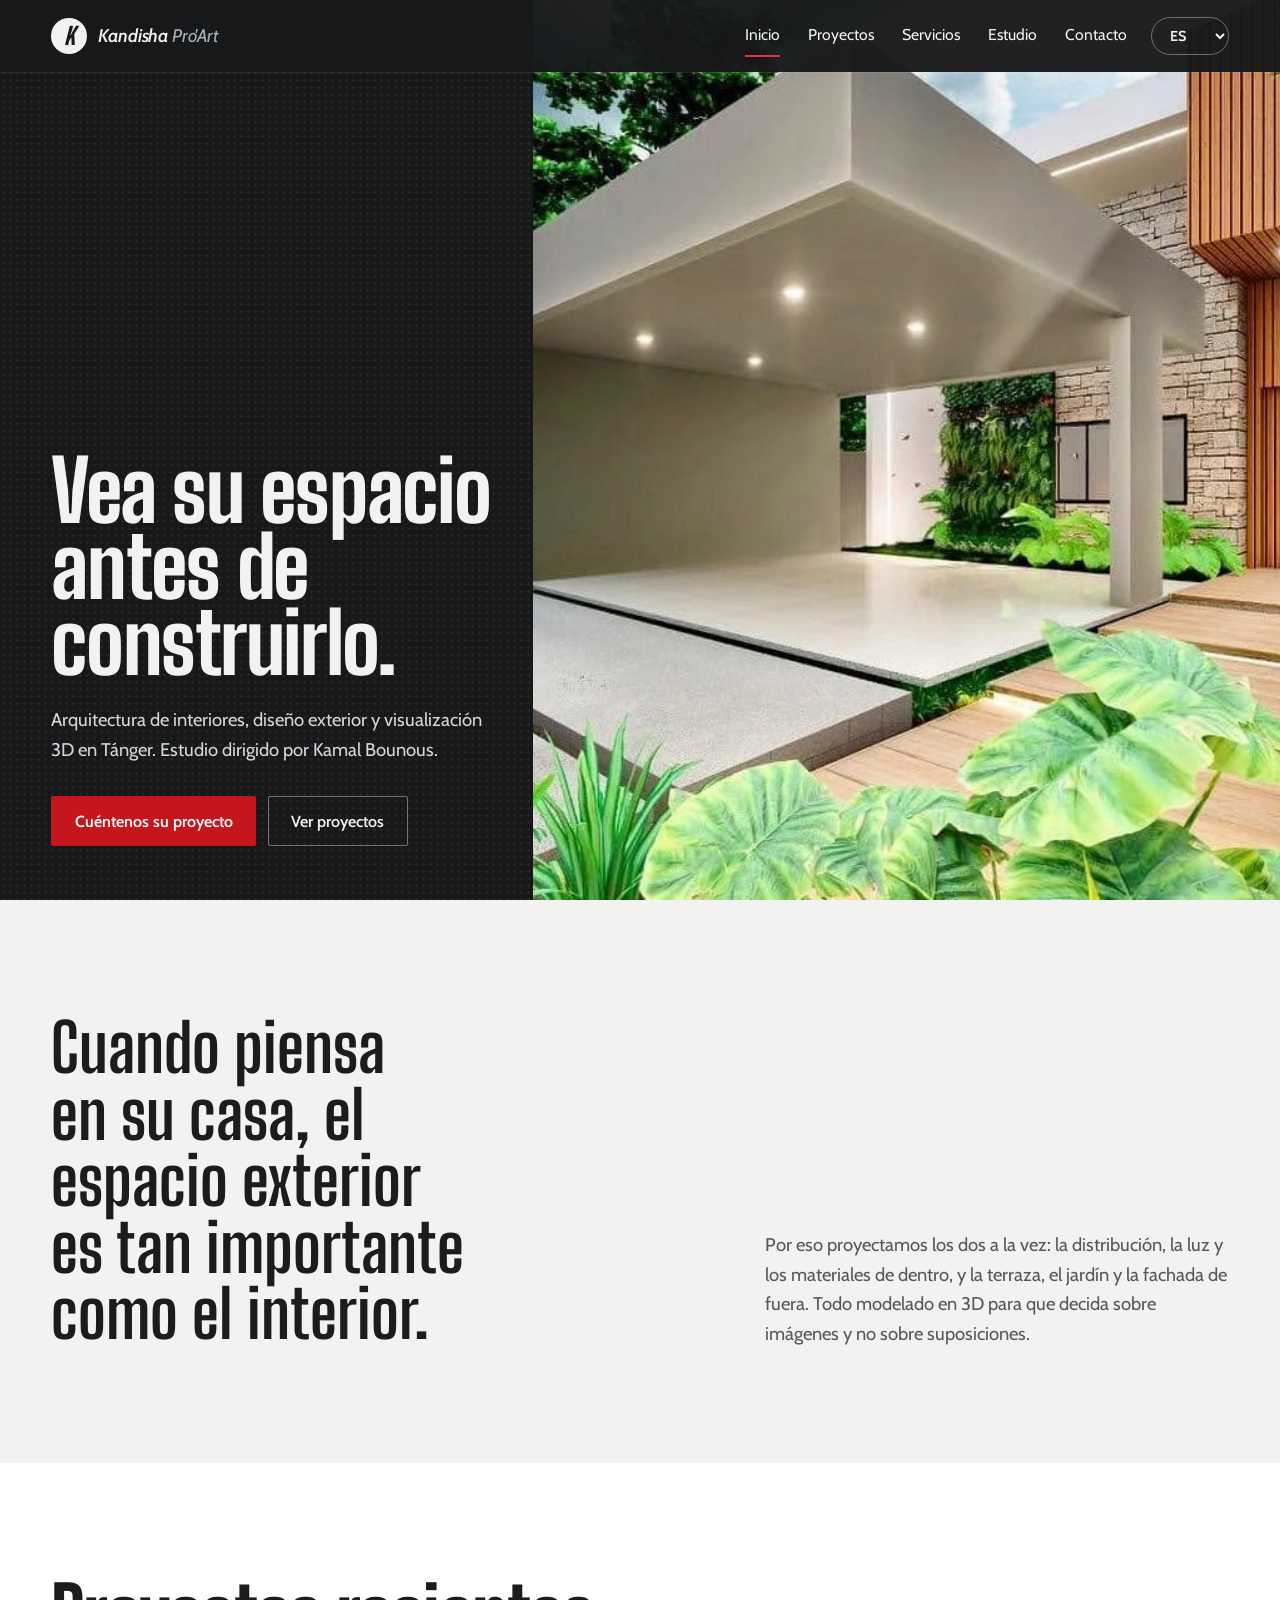
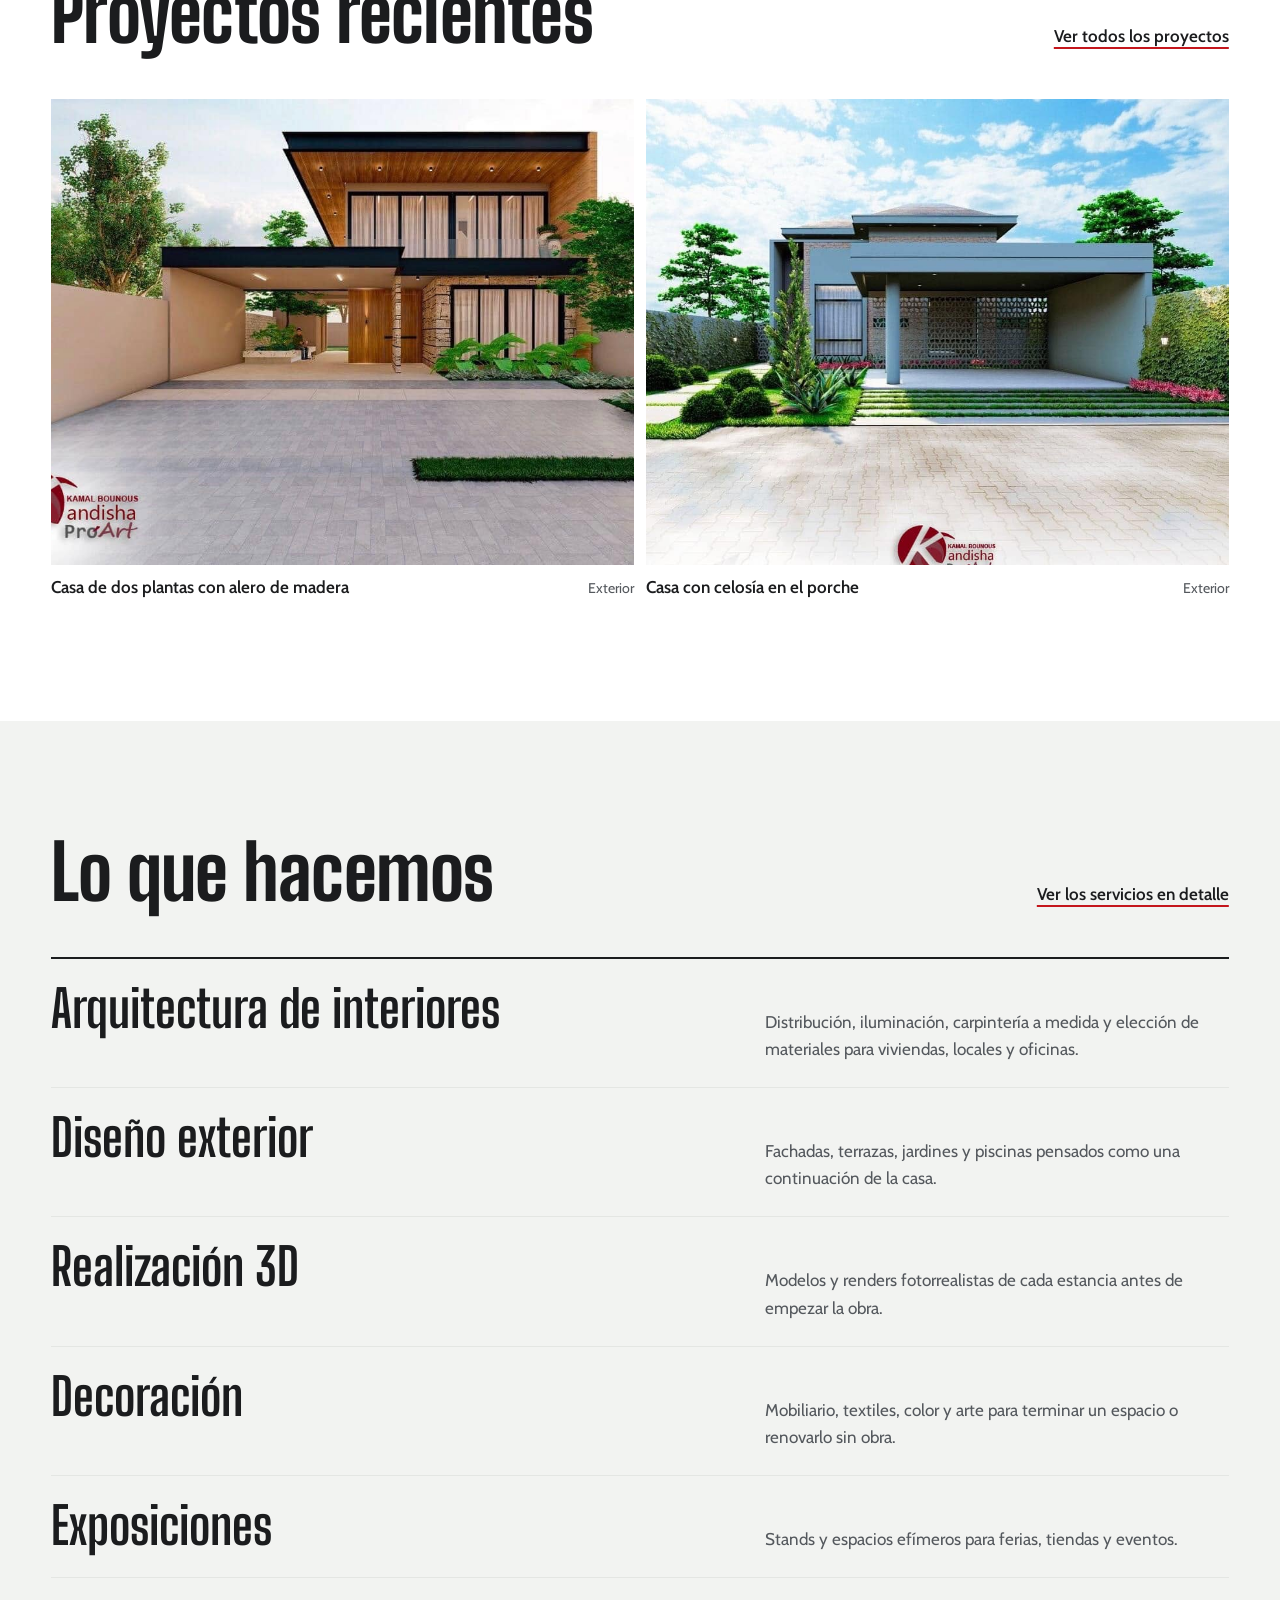
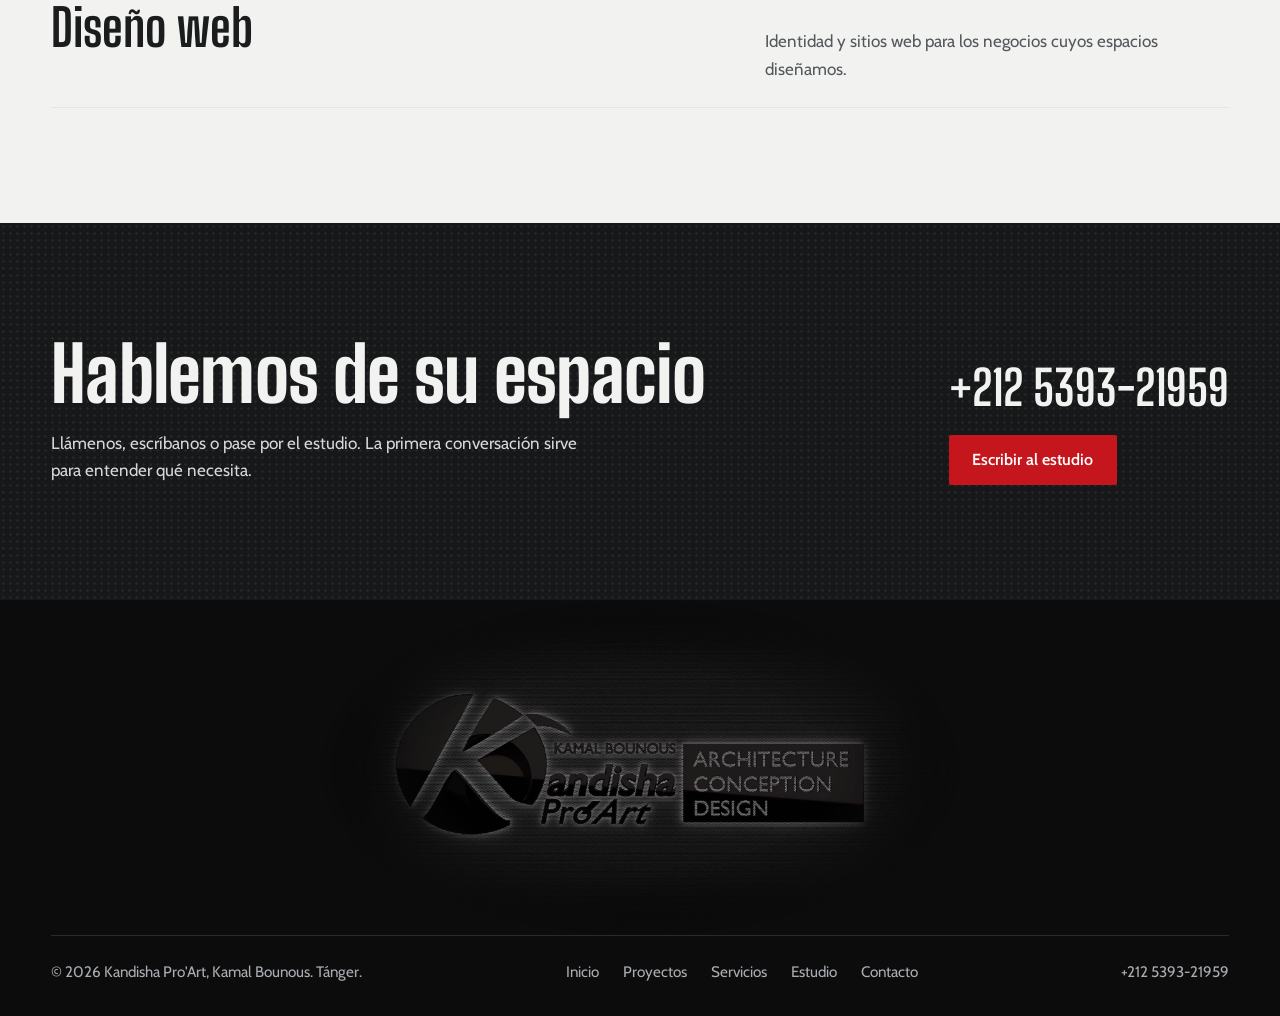
==== index.html @ 00650d78 "Web de Kandisha Pro'Art: cinco páginas, galería con visor y tres idiomas Sitio estático en español, " ====
<!doctype html>
<html lang="es">
<head>
<meta charset="utf-8">
<meta name="viewport" content="width=device-width, initial-scale=1">
<title>Kandisha Pro'Art — Arquitectura interior, exterior y 3D en Tánger</title>
<meta name="description" content="Kandisha Pro'Art, estudio de Kamal Bounous en Tánger: arquitectura de interiores, diseño exterior, decoración y visualización 3D.">
<link rel="preconnect" href="https://fonts.googleapis.com">
<link rel="preconnect" href="https://fonts.gstatic.com" crossorigin>
<link href="https://fonts.googleapis.com/css2?family=Big+Shoulders+Display:wght@500;700;800&family=Cabin:ital,wght@0,400;0,500;0,600;1,400&family=Noto+Kufi+Arabic:wght@400;600;800&display=swap" rel="stylesheet">
<link rel="stylesheet" href="css/styles.css">
</head>
<body>
<a class="saltar" href="#contenido" data-i18n="skip">Saltar al contenido</a>

<header class="cabecera" id="cabecera">
  <a class="marca" href="index.html" aria-label="Kandisha Pro'Art, inicio">
    <span class="marca-k" aria-hidden="true">K</span>
    <span class="marca-texto">Kandisha <em>Pro'Art</em></span>
  </a>
  <nav class="nav" id="nav" aria-label="Principal">
    <a href="index.html" aria-current="page" data-i18n="nav.home">Inicio</a>
    <a href="proyectos.html" data-i18n="nav.projects">Proyectos</a>
    <a href="servicios.html" data-i18n="nav.services">Servicios</a>
    <a href="estudio.html" data-i18n="nav.studio">Estudio</a>
    <a href="contacto.html" data-i18n="nav.contact">Contacto</a>
  </nav>
  <select class="idioma" id="idioma" aria-label="Idioma / Langue / اللغة">
    <option value="es">ES</option>
    <option value="fr">FR</option>
    <option value="ar">عربي</option>
  </select>
  <button class="menu-boton" id="menu-boton" type="button" aria-expanded="false" aria-controls="nav" data-i18n="menu">Menú</button>
</header>

<main id="contenido">
  <section class="portada malla">
    <div class="portada-texto">
      <h1 data-i18n="hero.title">Vea su espacio antes de construirlo.</h1>
      <p class="portada-sub" data-i18n="hero.sub">Arquitectura de interiores, diseño exterior y visualización 3D en Tánger. Estudio dirigido por Kamal Bounous.</p>
      <div class="acciones">
        <a class="boton boton-sello" href="contacto.html" data-i18n="hero.cta">Cuéntenos su proyecto</a>
        <a class="boton boton-linea" href="proyectos.html" data-i18n="hero.cta2">Ver proyectos</a>
      </div>
    </div>
    <figure class="portada-foto">
      <img src="assets/proyectos/villa-porche-1.webp" width="1279" height="719" alt="Vivienda con porche y entrada de lamas de madera">
    </figure>
  </section>

  <section class="seccion declaracion">
    <p class="declaracion-frase" data-i18n="claim.quote">Cuando piensa en su casa, el espacio exterior es tan importante como el interior.</p>
    <p class="declaracion-texto" data-i18n="claim.text">Por eso proyectamos los dos a la vez: la distribución, la luz y los materiales de dentro, y la terraza, el jardín y la fachada de fuera. Todo modelado en 3D para que decida sobre imágenes y no sobre suposiciones.</p>
  </section>

  <section class="seccion seccion-blanca">
    <div class="fila-titulo">
      <h2 data-i18n="home.proj">Proyectos recientes</h2>
      <a class="enlace" href="proyectos.html" data-i18n="home.proj.all">Ver todos los proyectos</a>
    </div>
    <div class="obras-grandes">
      <figure class="obra" data-tipo="ext">
        <button type="button" class="obra-abrir" data-i18n-aria="lb.open" aria-label="Ampliar la foto"><img loading="lazy" src="assets/proyectos/casa-dos-plantas.jpg" width="1180" height="719" alt="Casa de dos plantas con alero de madera"></button>
        <figcaption><span data-i18n="p.dosplantas">Casa de dos plantas con alero de madera</span><small data-i18n="cat.ext">Exterior</small></figcaption>
      </figure>
      <figure class="obra" data-tipo="ext">
        <button type="button" class="obra-abrir" data-i18n-aria="lb.open" aria-label="Ampliar la foto"><img loading="lazy" src="assets/proyectos/casa-celosia.jpg" width="996" height="899" alt="Casa con celosía en el porche"></button>
        <figcaption><span data-i18n="p.celosia">Casa con celosía en el porche</span><small data-i18n="cat.ext">Exterior</small></figcaption>
      </figure>
    </div>
  </section>

  <section class="seccion">
    <div class="fila-titulo">
      <h2 data-i18n="home.serv">Lo que hacemos</h2>
      <a class="enlace" href="servicios.html" data-i18n="home.serv.all">Ver los servicios en detalle</a>
    </div>
    <ul class="servicios-lista">
      <li><h3 data-i18n="s1.t">Arquitectura de interiores</h3><p data-i18n="s1.d">Distribución, iluminación, carpintería a medida y elección de materiales para viviendas, locales y oficinas.</p></li>
      <li><h3 data-i18n="s2.t">Diseño exterior</h3><p data-i18n="s2.d">Fachadas, terrazas, jardines y piscinas pensados como una continuación de la casa.</p></li>
      <li><h3 data-i18n="s3.t">Realización 3D</h3><p data-i18n="s3.d">Modelos y renders fotorrealistas de cada estancia antes de empezar la obra.</p></li>
      <li><h3 data-i18n="s4.t">Decoración</h3><p data-i18n="s4.d">Mobiliario, textiles, color y arte para terminar un espacio o renovarlo sin obra.</p></li>
      <li><h3 data-i18n="s5.t">Exposiciones</h3><p data-i18n="s5.d">Stands y espacios efímeros para ferias, tiendas y eventos.</p></li>
      <li><h3 data-i18n="s6.t">Diseño web</h3><p data-i18n="s6.d">Identidad y sitios web para los negocios cuyos espacios diseñamos.</p></li>
    </ul>
  </section>

  <section class="seccion malla llamada">
    <div>
      <h2 data-i18n="con.h1">Hablemos de su espacio</h2>
      <p data-i18n="con.lead">Llámenos, escríbanos o pase por el estudio. La primera conversación sirve para entender qué necesita.</p>
    </div>
    <div>
      <a class="llamada-tel" href="tel:+212539321959">+212 5393-21959</a>
      <a class="boton boton-sello" href="contacto.html" data-i18n="con.cta">Escribir al estudio</a>
    </div>
  </section>
</main>

<footer class="pie">
  <img class="pie-logo" src="assets/logo-kandisha.webp" width="2000" height="1047" loading="lazy" alt="Kamal Bounous, Kandisha Pro'Art: architecture, conception, design">
  <div class="pie-fila">
    <span data-i18n="foot">© 2026 Kandisha Pro'Art, Kamal Bounous. Tánger.</span>
    <nav class="pie-nav" aria-label="Pie">
      <a href="index.html" data-i18n="nav.home">Inicio</a>
      <a href="proyectos.html" data-i18n="nav.projects">Proyectos</a>
      <a href="servicios.html" data-i18n="nav.services">Servicios</a>
      <a href="estudio.html" data-i18n="nav.studio">Estudio</a>
      <a href="contacto.html" data-i18n="nav.contact">Contacto</a>
    </nav>
    <a href="tel:+212539321959">+212 5393-21959</a>
  </div>
</footer>

<dialog class="visor" id="visor" data-i18n-aria="lb.label" aria-label="Foto ampliada">
  <div class="visor-barra">
    <span id="visor-cuenta" dir="ltr"></span>
    <button type="button" class="visor-boton" id="visor-cerrar" data-i18n="lb.close">Cerrar</button>
  </div>
  <div class="visor-foto" id="visor-foto"></div>
  <div class="visor-pie">
    <button type="button" class="visor-boton" id="visor-ant" data-i18n="lb.prev">Anterior</button>
    <p id="visor-texto"></p>
    <button type="button" class="visor-boton" id="visor-sig" data-i18n="lb.next">Siguiente</button>
  </div>
</dialog>

<script src="js/textos-fr.js" defer></script>
<script src="js/textos-ar.js" defer></script>
<script src="js/main.js" defer></script>
</body>
</html>
---- css/styles.css ----
/* Kandisha Pro'Art
   Carbón y malla perforada del logotipo, blanco de cal de Tánger, acero y rojo de sello. */

:root {
  --carbon: #17181a;
  --cal: #f2f3f1;
  --cal-2: #e4e6e3;
  --acero: #a9adb1;
  --tinta: #1b1c1e;
  --tinta-suave: #54585d;
  --sello: #c4161c;
  --sello-claro: #e2353a;

  --display: "Big Shoulders Display", "Arial Narrow", sans-serif;
  --texto: "Cabin", "Gill Sans", "Trebuchet MS", sans-serif;

  --borde: clamp(1.25rem, 4vw, 4rem);
  --ancho: 82rem;
  --lado: max(var(--borde), calc((100vw - var(--ancho)) / 2 + var(--borde)));
}

*, *::before, *::after { box-sizing: border-box; }

html { scroll-behavior: smooth; scroll-padding-top: 4.5rem; }

body {
  margin: 0;
  background: var(--cal);
  color: var(--tinta);
  font-family: var(--texto);
  font-size: 1.0625rem;
  line-height: 1.6;
  -webkit-font-smoothing: antialiased;
}

img { display: block; max-width: 100%; height: auto; }

h1, h2, h3 {
  font-family: var(--display);
  font-weight: 800;
  line-height: 0.95;
  margin: 0;
  text-wrap: balance;
}
h2 { font-size: clamp(2.5rem, 6vw, 4.75rem); letter-spacing: -0.01em; }

p { margin: 0; max-width: 62ch; }
a { color: inherit; }

:focus-visible { outline: 3px solid var(--sello-claro); outline-offset: 3px; }

.saltar {
  position: absolute;
  inset-inline-start: 1rem;
  top: -4rem;
  z-index: 100;
  background: var(--cal);
  color: var(--tinta);
  padding: 0.6rem 1rem;
}
.saltar:focus { top: 1rem; }

/* La malla perforada del logotipo */
.malla {
  background-color: var(--carbon);
  background-image: radial-gradient(rgba(255, 255, 255, 0.06) 1px, transparent 1.5px);
  background-size: 7px 7px;
  color: var(--cal);
}

.seccion { padding: clamp(4rem, 9vw, 7.5rem) var(--lado); }
.seccion-blanca { background: #fff; }

.enlace {
  font-weight: 600;
  text-decoration-color: var(--sello);
  text-decoration-thickness: 2px;
  text-underline-offset: 0.3em;
}
.enlace:hover { color: var(--sello); }
.malla .enlace:hover { color: #fff; text-decoration-color: var(--sello-claro); }

/* ---------- Cabecera ---------- */

.cabecera {
  position: fixed;
  inset: 0 0 auto 0;
  z-index: 50;
  display: flex;
  align-items: center;
  gap: 1.5rem;
  padding: 0.9rem var(--borde);
  color: var(--cal);
  background: rgba(23, 24, 26, 0.96);
  box-shadow: 0 1px 0 rgba(255, 255, 255, 0.08);
}

.marca {
  display: flex;
  align-items: center;
  gap: 0.65rem;
  text-decoration: none;
  margin-inline-end: auto;
}
.marca-k {
  display: grid;
  place-items: center;
  width: 2.25rem;
  height: 2.25rem;
  border-radius: 50%;
  background: var(--cal);
  color: var(--carbon);
  font-family: var(--display);
  font-weight: 800;
  font-size: 1.5rem;
  font-style: italic;
  line-height: 1;
}
.marca-texto { font-weight: 600; font-style: italic; font-size: 1.15rem; letter-spacing: -0.01em; }
.marca-texto em { font-weight: 400; color: var(--acero); }

.nav { display: flex; gap: 1.75rem; }
.nav a {
  text-decoration: none;
  font-size: 0.98rem;
  padding: 0.5rem 0;
  border-bottom: 2px solid transparent;
}
.nav a:hover, .nav a[aria-current="page"] { border-bottom-color: var(--sello-claro); }

.idioma option { color: #111; background: #fff; }
select.idioma { padding-inline: 0.9rem 0.6rem; }

.idioma, .menu-boton {
  font: 600 0.9rem var(--texto);
  color: inherit;
  background: none;
  border: 1px solid rgba(255, 255, 255, 0.35);
  border-radius: 999px;
  padding: 0.5rem 1rem;
  cursor: pointer;
}
.idioma:hover, .menu-boton:hover { border-color: var(--cal); }
.menu-boton { display: none; }

/* ---------- Botones ---------- */

.boton {
  display: inline-block;
  font: 600 1rem var(--texto);
  text-decoration: none;
  padding: 0.9rem 1.4rem;
  border-radius: 2px;
  border: 1.5px solid transparent;
  cursor: pointer;
  transition: background-color 0.15s, border-color 0.15s;
}
.boton-sello { background: var(--sello); color: #fff; }
.boton-sello:hover { background: #a51217; }
.boton-linea { border-color: rgba(255, 255, 255, 0.4); color: var(--cal); }
.boton-linea:hover { border-color: var(--cal); }
.acciones { display: flex; flex-wrap: wrap; gap: 0.75rem; margin-top: 2rem; }

/* ---------- Portada (inicio) ---------- */

.portada {
  display: grid;
  grid-template-columns: minmax(0, 5fr) minmax(0, 7fr);
  min-height: 100svh;
}
.portada-texto {
  align-self: end;
  padding-block: 7rem clamp(2.5rem, 6vh, 4rem);
  padding-inline: var(--borde) clamp(1.5rem, 3vw, 3rem);
}
.portada h1 {
  font-size: clamp(3.25rem, 6.6vw, 6.75rem);
  line-height: 0.9;
  letter-spacing: -0.015em;
}
.portada-sub { margin-top: 1.5rem; font-size: 1.15rem; color: #d5d7d9; max-width: 30rem; }
.portada-foto { margin: 0; position: relative; min-height: 20rem; }
.portada-foto img { position: absolute; inset: 0; width: 100%; height: 100%; object-fit: cover; }

/* ---------- Cabeza de páginas interiores ---------- */

.cabeza-pagina { padding: clamp(8rem, 16vw, 11rem) var(--lado) clamp(3rem, 6vw, 5rem); }
.cabeza-pagina h1 {
  font-size: clamp(3.25rem, 9vw, 7.5rem);
  line-height: 0.9;
  letter-spacing: -0.015em;
  max-width: 14ch;
}
.cabeza-pagina p { margin-top: 1.5rem; font-size: 1.2rem; color: #d5d7d9; max-width: 52ch; }

/* ---------- Declaración ---------- */

.declaracion {
  display: grid;
  grid-template-columns: minmax(0, 7fr) minmax(0, 5fr);
  gap: clamp(2rem, 5vw, 5rem);
  align-items: end;
}
.declaracion-frase {
  font-family: var(--display);
  font-weight: 700;
  font-size: clamp(2.25rem, 5.2vw, 4.5rem);
  line-height: 1;
  max-width: 16ch;
  text-wrap: balance;
}
.declaracion-texto { color: var(--tinta-suave); font-size: 1.15rem; }

/* ---------- Encabezado de sección con enlace ---------- */

.fila-titulo {
  display: flex;
  flex-wrap: wrap;
  align-items: end;
  justify-content: space-between;
  gap: 1.25rem 2rem;
  margin-bottom: clamp(2rem, 4vw, 3rem);
}

/* ---------- Obras ---------- */

.obra { margin: 0; }
.obra[hidden] { display: none; }
.obra img { width: 100%; object-fit: cover; background: var(--cal-2); }
.obra figcaption {
  display: flex;
  justify-content: space-between;
  align-items: baseline;
  gap: 0.25rem 1rem;
  padding: 0.7rem 0 0.5rem;
  font-weight: 600;
  line-height: 1.3;
}
.obra figcaption small { font-weight: 400; font-size: 0.88rem; color: var(--tinta-suave); white-space: nowrap; }

.obras-grandes {
  display: grid;
  grid-template-columns: repeat(2, minmax(0, 1fr));
  gap: 1rem 0.75rem;
}
.obras-grandes .obra img { aspect-ratio: 5 / 4; }
.obras-grandes .obra-panoramica { grid-column: 1 / -1; }
.obras-grandes .obra-panoramica img { aspect-ratio: 16 / 9; }

.obras-pequenas {
  display: grid;
  grid-template-columns: repeat(5, minmax(0, 1fr));
  gap: 1rem 0.75rem;
  margin-top: 1.5rem;
}
.obras-pequenas .obra img { aspect-ratio: 1; }
.obras-pequenas .obra figcaption { display: block; font-size: 0.95rem; }
.obras-pequenas .obra figcaption small { display: block; }

.filtros { display: flex; flex-wrap: wrap; gap: 0.5rem; }
.filtro {
  font: 600 0.98rem var(--texto);
  color: var(--tinta);
  background: none;
  border: 1.5px solid #c9ccce;
  border-radius: 999px;
  padding: 0.6rem 1.2rem;
  cursor: pointer;
}
.filtro:hover { border-color: var(--tinta); }
.filtro[aria-pressed="true"] { background: var(--tinta); border-color: var(--tinta); color: #fff; }

/* ---------- Servicios ---------- */

.servicios-lista {
  list-style: none;
  margin: 0;
  padding: 0;
  border-top: 2px solid var(--tinta);
}
.servicios-lista li {
  display: grid;
  grid-template-columns: minmax(0, 7fr) minmax(0, 5fr);
  gap: clamp(1rem, 5vw, 5rem);
  align-items: baseline;
  padding: 1.5rem 0;
  border-bottom: 1px solid var(--cal-2);
}
.servicios-lista h3 { font-size: clamp(1.9rem, 4vw, 3.25rem); font-weight: 700; line-height: 1; }
.servicios-lista p { color: var(--tinta-suave); }

.servicio {
  display: grid;
  grid-template-columns: minmax(0, 5fr) minmax(0, 4fr) minmax(0, 3fr);
  gap: clamp(1.25rem, 4vw, 4rem);
  align-items: start;
  padding: clamp(2rem, 4vw, 3rem) 0;
  border-top: 1px solid #c9ccce;
}
.servicio:first-child { border-top: 2px solid var(--tinta); }
.servicio h2 { font-size: clamp(2.25rem, 4.6vw, 3.75rem); font-weight: 700; }
.servicio p { color: var(--tinta-suave); }
.servicio ul { margin: 0; padding: 0; list-style: none; }
.servicio ul li { padding: 0.45rem 0; border-bottom: 1px solid var(--cal-2); font-weight: 500; }
.servicio ul li:first-child { padding-top: 0; }

/* ---------- Proceso ---------- */

.pasos {
  list-style: none;
  counter-reset: paso;
  display: grid;
  grid-template-columns: repeat(4, minmax(0, 1fr));
  gap: clamp(1.25rem, 3vw, 2.5rem);
  margin: clamp(2.5rem, 5vw, 4rem) 0 0;
  padding: 0;
}
.pasos li { counter-increment: paso; border-top: 1px solid rgba(255, 255, 255, 0.3); padding-top: 1rem; }
.pasos li::before {
  content: counter(paso);
  display: block;
  font-family: var(--display);
  font-weight: 500;
  font-size: clamp(3.5rem, 6vw, 5.5rem);
  line-height: 1;
  color: var(--acero);
}
.pasos h3 { font-size: 1.9rem; font-weight: 700; margin: 0.75rem 0 0.5rem; }
.pasos p { color: #c9cccf; font-size: 1rem; }

/* ---------- Estudio ---------- */

.estudio {
  display: grid;
  grid-template-columns: minmax(0, 7fr) minmax(0, 4fr);
  gap: clamp(2rem, 6vw, 6rem);
  align-items: center;
}
.estudio h2 { max-width: 14ch; }
.estudio-texto > p { margin-top: 1.5rem; font-size: 1.15rem; color: var(--tinta-suave); }
.datos { display: flex; flex-wrap: wrap; gap: 2rem 3.5rem; margin: 2.5rem 0 2rem; }
.datos dt { font-family: var(--display); font-weight: 800; font-size: clamp(3rem, 6vw, 4.5rem); line-height: 1; }
.datos dd { margin: 0.4rem 0 0; max-width: 17ch; color: var(--tinta-suave); }
.sello { width: min(100%, 22rem); justify-self: center; mix-blend-mode: multiply; transform: rotate(-7deg); }

.principios {
  display: grid;
  grid-template-columns: repeat(3, minmax(0, 1fr));
  gap: clamp(1.5rem, 4vw, 3.5rem);
  margin-top: clamp(2rem, 4vw, 3rem);
}
.principios h3 { font-size: clamp(1.75rem, 3vw, 2.4rem); font-weight: 700; line-height: 1; }
.principios p { margin-top: 0.75rem; color: var(--tinta-suave); }

.foto-ancha { margin: 0; }
.foto-ancha img { width: 100%; aspect-ratio: 16 / 8; object-fit: cover; }

/* ---------- Llamada final ---------- */

.llamada {
  display: flex;
  flex-wrap: wrap;
  align-items: end;
  justify-content: space-between;
  gap: 2rem 3rem;
}
.llamada p { margin-top: 1.25rem; color: #d5d7d9; max-width: 44ch; }
.llamada-tel {
  display: block;
  font-family: var(--display);
  font-weight: 700;
  font-size: clamp(2rem, 4vw, 3rem);
  line-height: 1.1;
  text-decoration: none;
  margin-bottom: 1.25rem;
}
.llamada-tel:hover { color: #fff; }

/* ---------- Contacto ---------- */

.contacto {
  display: grid;
  grid-template-columns: minmax(0, 1fr) minmax(0, 1fr);
  gap: clamp(2.5rem, 6vw, 6rem);
}
.contacto-lista { list-style: none; margin: 0; padding: 0; display: grid; gap: 1.75rem; align-content: start; }
.contacto-lista > li > span { display: block; font-size: 0.9rem; color: var(--tinta-suave); }
.contacto-lista a.dato {
  font-family: var(--display);
  font-weight: 700;
  font-size: clamp(1.6rem, 3vw, 2.4rem);
  line-height: 1.15;
  text-decoration: none;
  overflow-wrap: anywhere;
}
.contacto-lista a.dato:hover { color: var(--sello); }
.contacto-lista address { font-style: normal; font-size: 1.05rem; margin: 0.2rem 0 0.6rem; }

.formulario {
  display: grid;
  gap: 1.1rem;
  align-content: start;
  background: #fff;
  border-top: 3px solid var(--sello);
  padding: clamp(1.5rem, 3vw, 2.5rem);
}
.campo { display: grid; gap: 0.35rem; }
.campo label { font-weight: 600; font-size: 0.95rem; }
.campo input, .campo select, .campo textarea {
  font: inherit;
  color: var(--tinta);
  background: #fff;
  border: 1.5px solid #b9bdc0;
  border-radius: 2px;
  padding: 0.7rem 0.8rem;
  width: 100%;
}
.campo textarea { resize: vertical; }
.campo [aria-invalid="true"] { border-color: var(--sello); }
.form-error { color: var(--sello); font-weight: 600; }
.form-nota { font-size: 0.88rem; color: var(--tinta-suave); }
.formulario .boton { justify-self: start; }

/* ---------- Pie ---------- */

.pie {
  background: #0c0c0d;
  color: var(--acero);
  padding: 0 var(--lado) 2rem;
  font-size: 0.95rem;
}
.pie-logo {
  width: min(100%, 40rem);
  margin: 0 auto;
  -webkit-mask-image: radial-gradient(closest-side, #000 60%, transparent);
  mask-image: radial-gradient(closest-side, #000 60%, transparent);
}
.pie-fila {
  display: flex;
  flex-wrap: wrap;
  justify-content: space-between;
  gap: 1rem 2.5rem;
  border-top: 1px solid rgba(255, 255, 255, 0.12);
  padding-top: 1.5rem;
}
.pie-nav { display: flex; flex-wrap: wrap; gap: 0.5rem 1.5rem; }
.pie a { text-decoration: none; }
.pie a:hover { color: #fff; }

/* ---------- Muro de proyectos y visor ---------- */

.obras-muro { column-count: 3; column-gap: 0.75rem; }
.obras-muro .obra { break-inside: avoid; margin-bottom: 0.5rem; }
.obras-muro .obra img { height: auto; }

.obra-abrir {
  display: block;
  width: 100%;
  padding: 0;
  border: 0;
  background: none;
  cursor: zoom-in;
}
.obra-abrir img { transition: filter 0.15s; }
.obra-abrir:hover img { filter: brightness(0.88); }

.titulo-menor { font-size: clamp(2rem, 4vw, 3rem); margin-top: clamp(2.5rem, 5vw, 4rem); }
.titulo-menor[hidden] { display: none; }

.visor {
  width: 100vw;
  height: 100dvh;
  max-width: none;
  max-height: none;
  margin: 0;
  padding: 0;
  border: 0;
  background: rgba(12, 12, 13, 0.97);
  color: var(--cal);
}
.visor[open] { display: grid; grid-template-rows: auto minmax(0, 1fr) auto; }
.visor::backdrop { background: #0c0c0d; }
.visor-barra, .visor-pie {
  display: flex;
  align-items: center;
  justify-content: space-between;
  gap: 1rem;
  padding: 1rem var(--borde);
}
.visor-foto { position: relative; min-height: 0; margin: 0 var(--borde); }
.visor-foto img { position: absolute; inset: 0; width: 100%; height: 100%; object-fit: contain; }
.visor-pie p { flex: 1; text-align: center; font-weight: 600; max-width: none; }
.visor-boton {
  font: 600 0.98rem var(--texto);
  color: var(--cal);
  background: none;
  border: 1px solid rgba(255, 255, 255, 0.35);
  border-radius: 2px;
  padding: 0.7rem 1.1rem;
  cursor: pointer;
}
.visor-boton:hover { border-color: var(--cal); }

/* ---------- Árabe: tipografía propia y lectura de derecha a izquierda ---------- */

:lang(ar) {
  --display: "Noto Kufi Arabic", "Segoe UI", Tahoma, sans-serif;
  --texto: "Noto Kufi Arabic", "Segoe UI", Tahoma, sans-serif;
}
:lang(ar) body { line-height: 1.9; }
:lang(ar) h1, :lang(ar) h2, :lang(ar) h3,
:lang(ar) .declaracion-frase { line-height: 1.35; letter-spacing: 0; }
:lang(ar) h2 { font-size: clamp(2rem, 4.4vw, 3.4rem); }
:lang(ar) .portada h1 { font-size: clamp(2.4rem, 4.6vw, 4.6rem); line-height: 1.3; }
:lang(ar) .cabeza-pagina h1 { font-size: clamp(2.6rem, 6vw, 5rem); line-height: 1.3; }
:lang(ar) .declaracion-frase { font-size: clamp(1.8rem, 3.6vw, 3rem); }
:lang(ar) .servicios-lista h3, :lang(ar) .servicio h2 { font-size: clamp(1.6rem, 3vw, 2.5rem); }
:lang(ar) .pasos h3, :lang(ar) .principios h3 { font-size: 1.5rem; line-height: 1.4; }
:lang(ar) .marca-texto { font-family: "Cabin", sans-serif; }

/* Teléfono, correo y dirección se leen siempre de izquierda a derecha */
a[href^="tel:"], a[href^="mailto:"], address { direction: ltr; unicode-bidi: isolate; }
:lang(ar) .llamada-tel, :lang(ar) address { text-align: right; }
:lang(ar) .marca, :lang(ar) .contacto-lista a.dato { font-family: "Big Shoulders Display", sans-serif; }

/* ---------- Adaptación ---------- */

@media (max-width: 60rem) {
  .menu-boton { display: block; }
  .nav {
    display: none;
    position: absolute;
    inset: 100% 0 auto 0;
    flex-direction: column;
    gap: 0;
    padding: 0.5rem var(--borde) 1.25rem;
    background: rgba(23, 24, 26, 0.98);
  }
  .cabecera.abierta .nav { display: flex; }
  .nav a { font-size: 1.25rem; padding: 0.8rem 0; border-bottom: 1px solid rgba(255, 255, 255, 0.12); }

  .portada { grid-template-columns: minmax(0, 1fr); min-height: 0; }
  .portada-texto { padding-block: 7rem 2.5rem; padding-inline: var(--borde); }
  .portada-foto { aspect-ratio: 4 / 3; }

  .declaracion, .estudio, .contacto { grid-template-columns: minmax(0, 1fr); }
  .servicios-lista li { grid-template-columns: minmax(0, 1fr); gap: 0.5rem; }
  .servicio { grid-template-columns: minmax(0, 1fr); gap: 1rem; }
  .obras-pequenas { grid-template-columns: repeat(3, minmax(0, 1fr)); }
  .obras-muro { column-count: 2; }
  .pasos { grid-template-columns: repeat(2, minmax(0, 1fr)); }
  .principios { grid-template-columns: minmax(0, 1fr); }
  .sello { width: 14rem; }
}

@media (max-width: 38rem) {
  .obras-grandes { grid-template-columns: minmax(0, 1fr); }
  .obras-grandes .obra-panoramica img { aspect-ratio: 4 / 3; }
  .obras-pequenas { grid-template-columns: repeat(2, minmax(0, 1fr)); }
  .obras-muro { column-count: 1; }
  .visor-pie p { display: none; }
  .marca-texto em { display: none; }
  .pasos { grid-template-columns: minmax(0, 1fr); }
  .marca-texto { font-size: 1.05rem; }
  .cabecera { gap: 0.6rem; }
}

@media (prefers-reduced-motion: reduce) {
  html { scroll-behavior: auto; }
  * { transition: none !important; }
}
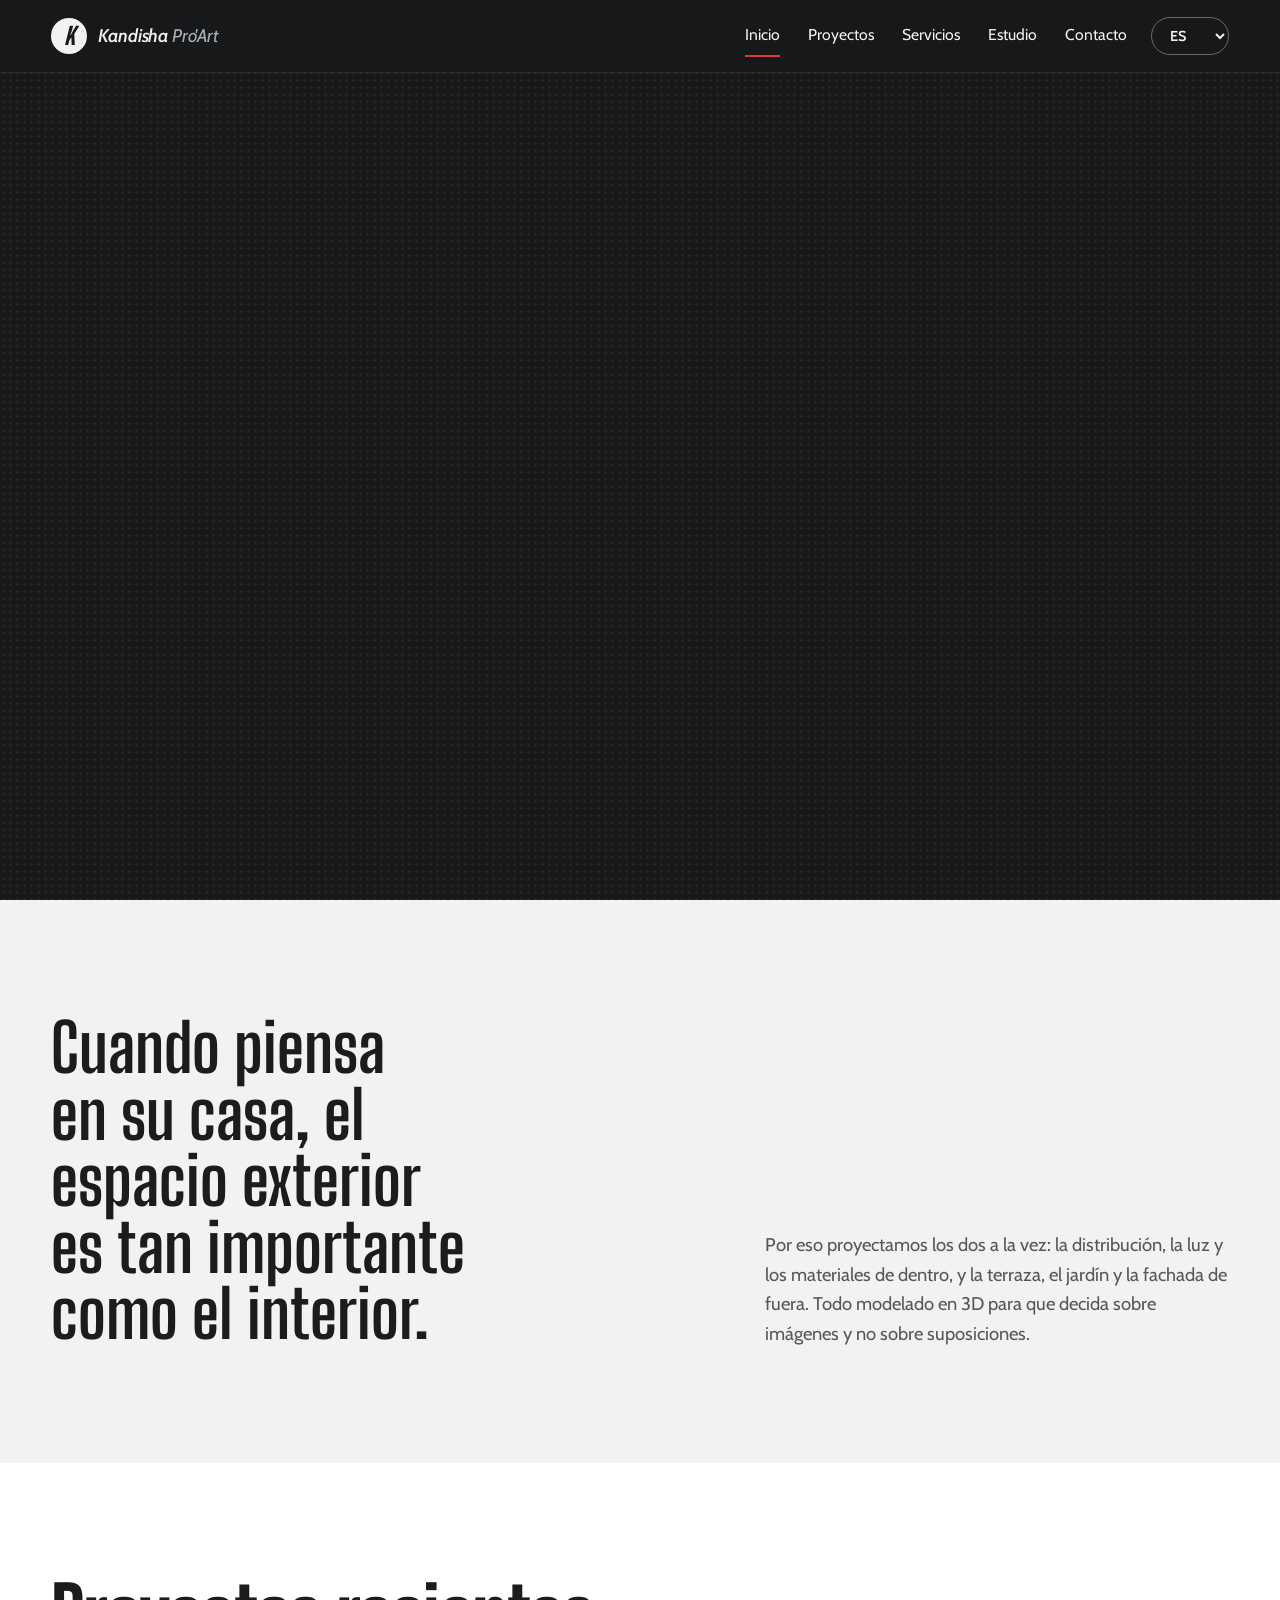
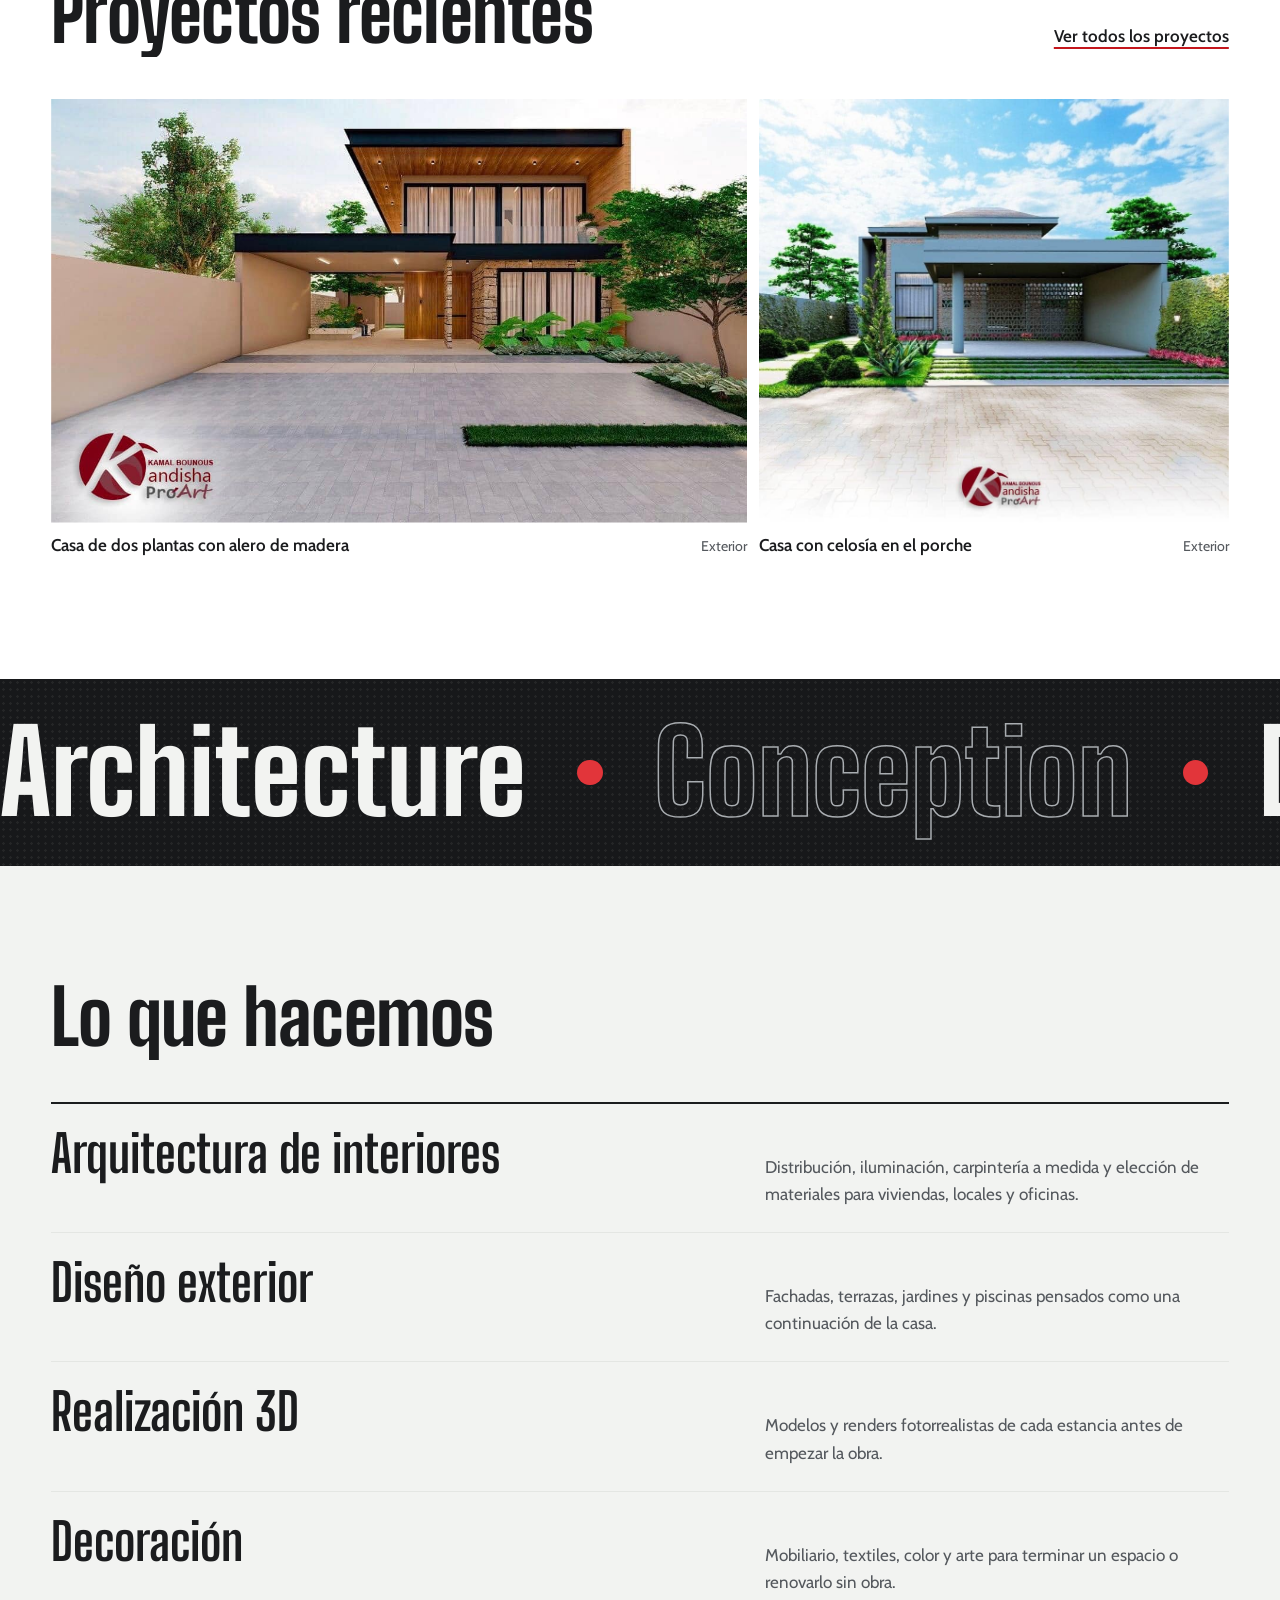
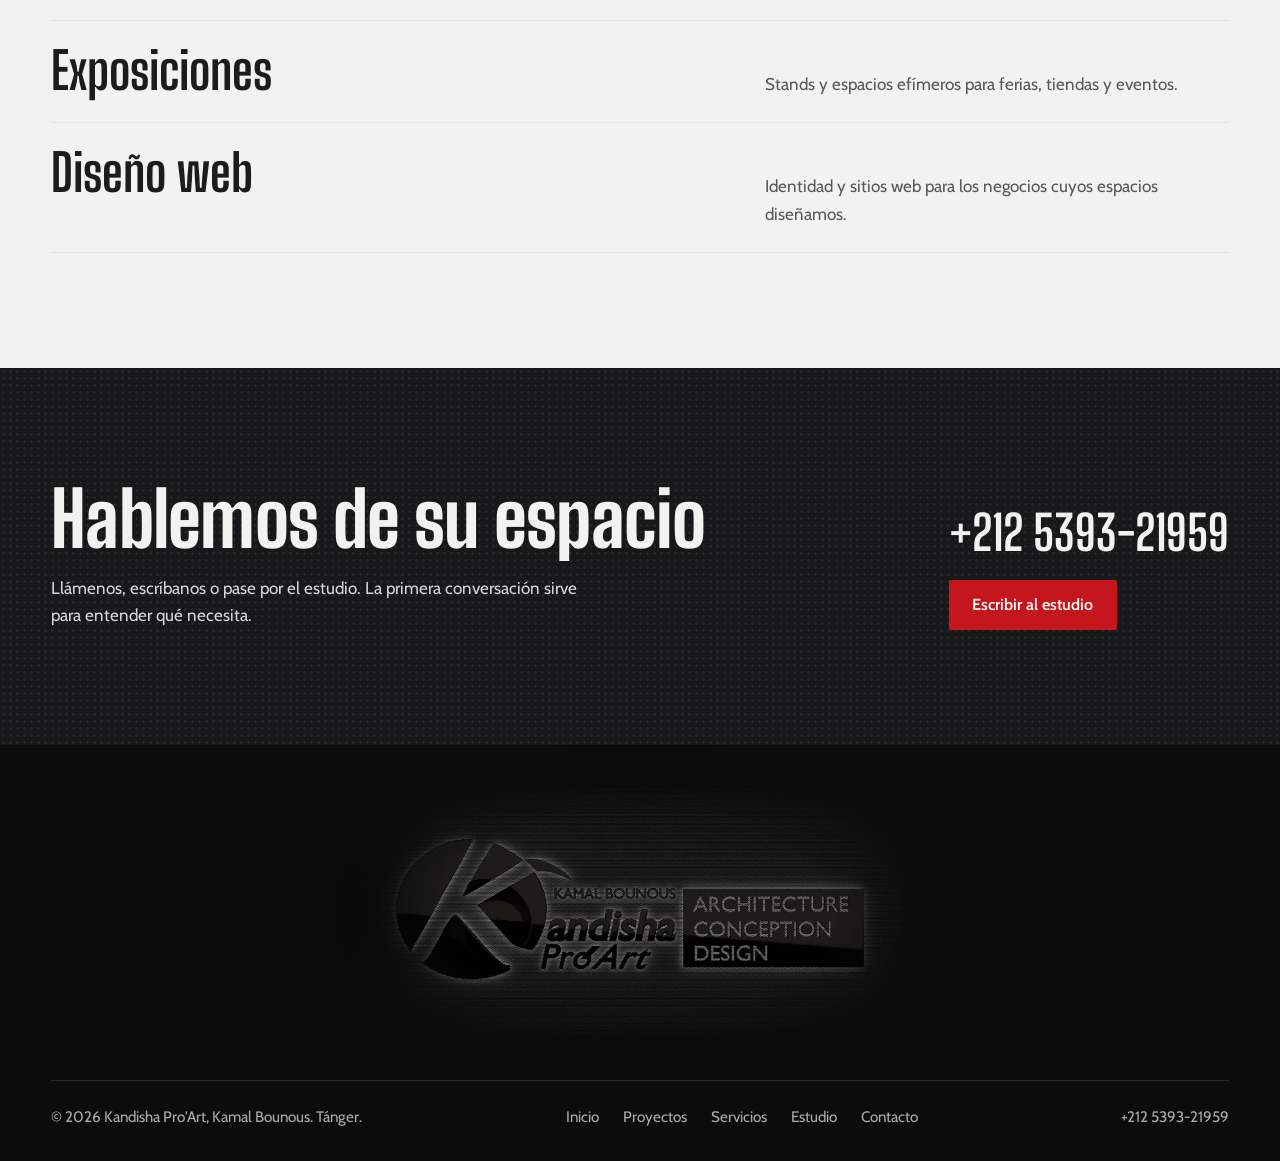
==== commit 46e67914: "Pantalla de carga, animaciones y fotos sin recortar el logotipo - Pantalla de carga con alzado traza" ====
--- a/index.html
+++ b/index.html
@@ -9,8 +9,50 @@
 <link rel="preconnect" href="https://fonts.gstatic.com" crossorigin>
 <link href="https://fonts.googleapis.com/css2?family=Big+Shoulders+Display:wght@500;700;800&family=Cabin:ital,wght@0,400;0,500;0,600;1,400&family=Noto+Kufi+Arabic:wght@400;600;800&display=swap" rel="stylesheet">
 <link rel="stylesheet" href="css/styles.css">
+<link rel="stylesheet" href="css/motion.css">
+<script>
+// Decide antes de pintar si hay animaciones y qué entrada toca: carga completa o telón corto
+(function (r) {
+  if (window.matchMedia("(prefers-reduced-motion: reduce)").matches) return;
+  var visto = false;
+  try { visto = !!sessionStorage.getItem("kandisha-visto"); } catch (e) {}
+  r.classList.add("anim", visto ? "entrada-corta" : "entrada-larga");
+})(document.documentElement);
+</script>
 </head>
 <body>
+<div class="carga malla" id="carga" aria-hidden="true">
+  <svg class="carga-dibujo" viewBox="-4 20 320 150" role="presentation">
+    <path pathLength="1" style="--d:0" d="M8 162 H312"/>
+    <path pathLength="1" style="--d:1" d="M40 82 H192 V98 H40 Z"/>
+    <path pathLength="1" style="--d:2" d="M48 98 V162"/>
+    <path pathLength="1" style="--d:3" d="M176 98 V162"/>
+    <path pathLength="1" style="--d:4" d="M152 60 H300"/>
+    <path pathLength="1" style="--d:5" d="M192 60 V82"/>
+    <path pathLength="1" style="--d:6" d="M290 60 V162"/>
+    <path pathLength="1" style="--d:7" d="M214 30 H250 V162"/>
+    <path pathLength="1" style="--d:8" d="M214 30 V162"/>
+    <path class="fino" pathLength="1" style="--d:9" d="M223 30 V162"/>
+    <path class="fino" pathLength="1" style="--d:10" d="M232 30 V162"/>
+    <path class="fino" pathLength="1" style="--d:11" d="M241 30 V162"/>
+    <path class="fino" pathLength="1" style="--d:12" d="M258 112 H284 V162"/>
+    <path class="fino" pathLength="1" style="--d:13" d="M258 112 V162"/>
+    <path class="fino" pathLength="1" style="--d:14" d="M271 112 V162"/>
+    <path class="fino" pathLength="1" style="--d:15" d="M70 162 V128 H150 V162"/>
+    <path class="fino" pathLength="1" style="--d:16" d="M22 162 C22 138 20 120 18 104"/>
+    <path class="fino" pathLength="1" style="--d:17" d="M18 104 C8 94 2 98 -2 106"/>
+    <path class="fino" pathLength="1" style="--d:18" d="M18 104 C28 92 36 96 40 104"/>
+    <path class="fino" pathLength="1" style="--d:19" d="M18 104 C14 90 6 86 0 88"/>
+    <path class="fino" pathLength="1" style="--d:20" d="M18 104 C24 88 32 86 37 90"/>
+  </svg>
+  <div class="carga-barra"></div>
+  <div class="carga-pie">
+    <span class="carga-marca">Kandisha <em>Pro'Art</em></span>
+    <span class="carga-num" id="carga-num">0</span>
+  </div>
+</div>
+<div class="telon" aria-hidden="true"></div>
+
 <a class="saltar" href="#contenido" data-i18n="skip">Saltar al contenido</a>
 
 <header class="cabecera" id="cabecera">
@@ -59,16 +101,23 @@
       <a class="enlace" href="proyectos.html" data-i18n="home.proj.all">Ver todos los proyectos</a>
     </div>
     <div class="obras-grandes">
-      <figure class="obra" data-tipo="ext">
+      <figure class="obra" data-tipo="ext" style="--ar:1.641">
         <button type="button" class="obra-abrir" data-i18n-aria="lb.open" aria-label="Ampliar la foto"><img loading="lazy" src="assets/proyectos/casa-dos-plantas.jpg" width="1180" height="719" alt="Casa de dos plantas con alero de madera"></button>
         <figcaption><span data-i18n="p.dosplantas">Casa de dos plantas con alero de madera</span><small data-i18n="cat.ext">Exterior</small></figcaption>
       </figure>
-      <figure class="obra" data-tipo="ext">
+      <figure class="obra" data-tipo="ext" style="--ar:1.108">
         <button type="button" class="obra-abrir" data-i18n-aria="lb.open" aria-label="Ampliar la foto"><img loading="lazy" src="assets/proyectos/casa-celosia.jpg" width="996" height="899" alt="Casa con celosía en el porche"></button>
         <figcaption><span data-i18n="p.celosia">Casa con celosía en el porche</span><small data-i18n="cat.ext">Exterior</small></figcaption>
       </figure>
     </div>
   </section>
+
+  <div class="cinta malla" aria-hidden="true">
+    <div class="cinta-pista">
+      <div class="cinta-grupo"><span>Architecture</span><i></i><span>Conception</span><i></i><span>Design</span><i></i><span>3D</span><i></i></div>
+      <div class="cinta-grupo"><span>Architecture</span><i></i><span>Conception</span><i></i><span>Design</span><i></i><span>3D</span><i></i></div>
+    </div>
+  </div>
 
   <section class="seccion">
     <div class="fila-titulo">
@@ -128,5 +177,6 @@
 <script src="js/textos-fr.js" defer></script>
 <script src="js/textos-ar.js" defer></script>
 <script src="js/main.js" defer></script>
+<script src="js/motion.js" defer></script>
 </body>
 </html>
--- a/css/styles.css
+++ b/css/styles.css
@@ -180,7 +180,7 @@
 }
 .portada-sub { margin-top: 1.5rem; font-size: 1.15rem; color: #d5d7d9; max-width: 30rem; }
 .portada-foto { margin: 0; position: relative; min-height: 20rem; }
-.portada-foto img { position: absolute; inset: 0; width: 100%; height: 100%; object-fit: cover; }
+.portada-foto img { position: absolute; inset: 0; width: 100%; height: 100%; object-fit: cover; object-position: left bottom; }
 
 /* ---------- Cabeza de páginas interiores ---------- */
 
@@ -238,14 +238,10 @@
 }
 .obra figcaption small { font-weight: 400; font-size: 0.88rem; color: var(--tinta-suave); white-space: nowrap; }
 
-.obras-grandes {
-  display: grid;
-  grid-template-columns: repeat(2, minmax(0, 1fr));
-  gap: 1rem 0.75rem;
-}
-.obras-grandes .obra img { aspect-ratio: 5 / 4; }
-.obras-grandes .obra-panoramica { grid-column: 1 / -1; }
-.obras-grandes .obra-panoramica img { aspect-ratio: 16 / 9; }
+/* Cada foto conserva su proporción (--ar = ancho / alto) y todas igualan la altura */
+.obras-grandes { display: flex; gap: 1rem 0.75rem; }
+.obras-grandes .obra { flex: var(--ar, 1) 1 0; min-width: 0; }
+.obras-grandes .obra img { height: auto; }
 
 .obras-pequenas {
   display: grid;
@@ -353,7 +349,7 @@
 .principios p { margin-top: 0.75rem; color: var(--tinta-suave); }
 
 .foto-ancha { margin: 0; }
-.foto-ancha img { width: 100%; aspect-ratio: 16 / 8; object-fit: cover; }
+.foto-ancha img { width: 100%; aspect-ratio: 16 / 8; object-fit: cover; object-position: left bottom; }
 
 /* ---------- Llamada final ---------- */
 
@@ -554,8 +550,8 @@
 }
 
 @media (max-width: 38rem) {
-  .obras-grandes { grid-template-columns: minmax(0, 1fr); }
-  .obras-grandes .obra-panoramica img { aspect-ratio: 4 / 3; }
+  .obras-grandes { flex-direction: column; }
+  .obras-grandes .obra { flex: none; }
   .obras-pequenas { grid-template-columns: repeat(2, minmax(0, 1fr)); }
   .obras-muro { column-count: 1; }
   .visor-pie p { display: none; }
--- a/css/motion.css
+++ b/css/motion.css
@@ -0,0 +1,218 @@
+/* =====================================================================
+   MOVIMIENTO
+   Casi todo depende de clases que solo existen si el visitante no ha
+   pedido reducir el movimiento (html.anim la pone un script en <head>,
+   html.mov la pone js/motion.js).
+   ===================================================================== */
+
+/* ---------- Pantalla de carga ---------- */
+
+.carga, .telon { display: none; }
+
+html.entrada-larga .carga {
+  display: grid;
+  place-content: center;
+  justify-items: center;
+  gap: 1.75rem;
+  position: fixed;
+  inset: 0;
+  z-index: 200;
+  padding: var(--borde);
+  clip-path: inset(0 0 0 0);
+  transition: clip-path 0.9s cubic-bezier(0.76, 0, 0.24, 1);
+  /* si el script fallara, la pantalla se retira sola */
+  animation: carga-emergencia 0.01s 7s forwards;
+}
+html.entrada-larga .carga.fuera { clip-path: inset(0 0 100% 0); }
+html.entrada-larga:not(.lista) body { overflow: hidden; }
+@keyframes carga-emergencia { to { visibility: hidden; } }
+
+.carga-dibujo { width: min(80vw, 34rem); height: auto; overflow: visible; }
+.carga-dibujo path {
+  fill: none;
+  stroke: var(--cal);
+  stroke-width: 1.4;
+  stroke-linecap: round;
+  stroke-linejoin: round;
+  stroke-dasharray: 1;
+  stroke-dashoffset: 1;
+  animation: trazo 1.1s cubic-bezier(0.6, 0, 0.2, 1) forwards;
+  animation-delay: calc(var(--d, 0) * 0.07s);
+}
+.carga-dibujo .fino { stroke: var(--acero); stroke-width: 1; }
+@keyframes trazo { to { stroke-dashoffset: 0; } }
+
+.carga-pie {
+  display: flex;
+  align-items: baseline;
+  justify-content: space-between;
+  gap: 2rem;
+  width: min(80vw, 34rem);
+  direction: ltr;
+}
+.carga-marca { font-family: "Cabin", sans-serif; font-style: italic; font-weight: 600; font-size: 1.1rem; }
+.carga-marca em { font-weight: 400; color: var(--acero); }
+.carga-num {
+  font-family: "Big Shoulders Display", sans-serif;
+  font-weight: 800;
+  font-size: 3.25rem;
+  line-height: 1;
+  font-variant-numeric: tabular-nums;
+}
+.carga-barra { width: min(80vw, 34rem); height: 2px; background: rgba(255, 255, 255, 0.16); direction: ltr; }
+.carga-barra::after {
+  content: "";
+  display: block;
+  height: 100%;
+  background: var(--sello-claro);
+  transform: scaleX(var(--p, 0));
+  transform-origin: left;
+}
+.carga > * { transition: transform 0.9s cubic-bezier(0.76, 0, 0.24, 1); }
+.carga.fuera > * { transform: translateY(-4rem); }
+
+/* ---------- Telón entre páginas ---------- */
+
+html.entrada-corta .telon, html.saliendo .telon {
+  display: block;
+  position: fixed;
+  inset: 0;
+  z-index: 200;
+  background: var(--carbon);
+}
+html.entrada-corta .telon { animation: telon-fuera 0.55s cubic-bezier(0.76, 0, 0.24, 1) 0.05s forwards; }
+html.saliendo .telon { animation: telon-dentro 0.34s cubic-bezier(0.76, 0, 0.24, 1) forwards; }
+@keyframes telon-fuera { to { transform: translateY(-100%); } }
+@keyframes telon-dentro { from { transform: translateY(100%); } to { transform: none; } }
+
+/* ---------- Titulares palabra a palabra ---------- */
+
+.pal { display: inline-block; overflow: hidden; vertical-align: bottom; padding-block: 0.08em; margin-block: -0.08em; }
+.pal > span {
+  display: inline-block;
+  transition: transform 0.9s cubic-bezier(0.2, 0.7, 0.2, 1);
+  transition-delay: calc(var(--i, 0) * 55ms);
+}
+html.mov .partido .pal > span { transform: translateY(115%); }
+html.mov.lista .portada h1 .pal > span,
+html.mov.lista .cabeza-pagina h1 .pal > span,
+html.mov .partido.visto .pal > span { transform: none; }
+:lang(ar) .pal { padding-block: 0.3em; margin-block: -0.3em; }
+
+/* ---------- Entrada de la portada ---------- */
+
+html.mov .portada-sub, html.mov .portada .acciones, html.mov .cabeza-pagina p {
+  opacity: 0;
+  transform: translateY(1.25rem);
+  transition: opacity 0.8s, transform 0.8s cubic-bezier(0.2, 0.7, 0.2, 1);
+}
+html.mov.lista .portada-sub, html.mov.lista .cabeza-pagina p { opacity: 1; transform: none; transition-delay: 0.45s; }
+html.mov.lista .portada .acciones { opacity: 1; transform: none; transition-delay: 0.6s; }
+
+.portada-foto, .foto-ancha { overflow: hidden; }
+html.mov .portada-foto { clip-path: inset(0 0 0 100%); transition: clip-path 1.3s cubic-bezier(0.76, 0, 0.24, 1) 0.1s; }
+html.mov[dir="rtl"] .portada-foto { clip-path: inset(0 100% 0 0); }
+html.mov.lista .portada-foto { clip-path: inset(0 0 0 0); }
+
+/* Línea que se traza bajo el título de las páginas interiores */
+.cabeza-pagina { position: relative; }
+html.mov .cabeza-pagina::after {
+  content: "";
+  position: absolute;
+  inset: auto var(--lado) 0;
+  height: 2px;
+  background: var(--sello-claro);
+  transform: scaleX(0);
+  transform-origin: left;
+  transition: transform 1.2s cubic-bezier(0.76, 0, 0.24, 1) 0.3s;
+}
+html.mov[dir="rtl"] .cabeza-pagina::after { transform-origin: right; }
+html.mov.lista .cabeza-pagina::after { transform: scaleX(1); }
+
+/* ---------- Entradas al desplazar ---------- */
+
+html.mov .rev-sube {
+  opacity: 0;
+  transform: translateY(2rem);
+  transition: opacity 0.8s, transform 0.9s cubic-bezier(0.2, 0.7, 0.2, 1);
+  transition-delay: calc(var(--n, 0) * 90ms);
+}
+html.mov .rev-sube.visto { opacity: 1; transform: none; }
+
+html.mov .rev-foto img {
+  clip-path: inset(100% 0 0 0);
+  transition: clip-path 1.1s cubic-bezier(0.76, 0, 0.24, 1), filter 0.3s, transform 0.9s cubic-bezier(0.2, 0.7, 0.2, 1);
+}
+html.mov .rev-foto.visto img { clip-path: inset(0 0 0 0); }
+html.mov .rev-foto figcaption { opacity: 0; transition: opacity 0.6s 0.5s; }
+html.mov .rev-foto.visto figcaption { opacity: 1; }
+
+/* El sello cae sobre el papel */
+html.mov .rev-sello { opacity: 0; }
+html.mov .rev-sello.visto { animation: sellar 0.5s cubic-bezier(0.5, 0, 0.9, 0.6) 0.25s both; }
+@keyframes sellar {
+  0% { opacity: 0; transform: rotate(8deg) scale(1.9); }
+  70% { opacity: 1; transform: rotate(-9deg) scale(0.94); }
+  100% { opacity: 1; transform: rotate(-7deg) scale(1); }
+}
+
+/* ---------- Cinta animada ---------- */
+
+.cinta { overflow: hidden; padding: clamp(1.25rem, 3vw, 2.25rem) 0; direction: ltr; }
+.cinta-pista { display: flex; width: max-content; }
+html.mov .cinta-pista { animation: cinta 36s linear infinite; }
+.cinta-grupo {
+  display: flex;
+  align-items: center;
+  gap: clamp(1.5rem, 4vw, 3.5rem);
+  padding-inline-end: clamp(1.5rem, 4vw, 3.5rem);
+  font-family: "Big Shoulders Display", sans-serif;
+  font-weight: 800;
+  font-size: clamp(3rem, 9vw, 7.5rem);
+  line-height: 1;
+  white-space: nowrap;
+}
+.cinta-grupo span:nth-of-type(even) { color: transparent; -webkit-text-stroke: 1.5px var(--acero); }
+.cinta-grupo i { width: 0.22em; height: 0.22em; background: var(--sello-claro); border-radius: 50%; flex: none; }
+@keyframes cinta { to { transform: translateX(-50%); } }
+
+/* ---------- Cabecera que se esconde al bajar ---------- */
+
+.cabecera { transition: transform 0.4s cubic-bezier(0.2, 0.7, 0.2, 1); }
+.cabecera.oculta { transform: translateY(-100%); }
+
+/* ---------- Detalles al pasar el ratón ---------- */
+
+.obra-abrir { overflow: hidden; }
+.obra-abrir img { transition: filter 0.3s, transform 0.9s cubic-bezier(0.2, 0.7, 0.2, 1); }
+
+.servicios-lista li { position: relative; transition: padding 0.4s cubic-bezier(0.2, 0.7, 0.2, 1); }
+.servicios-lista li::before {
+  content: "";
+  position: absolute;
+  inset-block: 1.5rem;
+  inset-inline-start: 0;
+  width: 3px;
+  background: var(--sello);
+  transform: scaleY(0);
+  transform-origin: top;
+  transition: transform 0.4s cubic-bezier(0.2, 0.7, 0.2, 1);
+}
+@media (hover: hover) {
+  html.anim .servicios-lista li:hover { padding-inline-start: 1.25rem; }
+  html.anim .servicios-lista li:hover::before { transform: scaleY(1); }
+}
+
+html.anim .boton { transition: background-color 0.15s, border-color 0.15s, transform 0.25s cubic-bezier(0.2, 0.7, 0.2, 1); }
+html.anim .boton:hover { transform: translateY(-2px); }
+html.anim .boton:active { transform: none; }
+
+/* ---------- Visor ---------- */
+
+html.anim .visor[open] { animation: visor-entra 0.3s ease-out; }
+@keyframes visor-entra { from { opacity: 0; } }
+html.anim .visor-foto img { animation: visor-foto 0.45s cubic-bezier(0.2, 0.7, 0.2, 1); }
+@keyframes visor-foto { from { opacity: 0; transform: scale(0.97); } }
+
+/* Las entradas con escala o desplazamiento no deben crear barra horizontal */
+body { overflow-x: clip; }
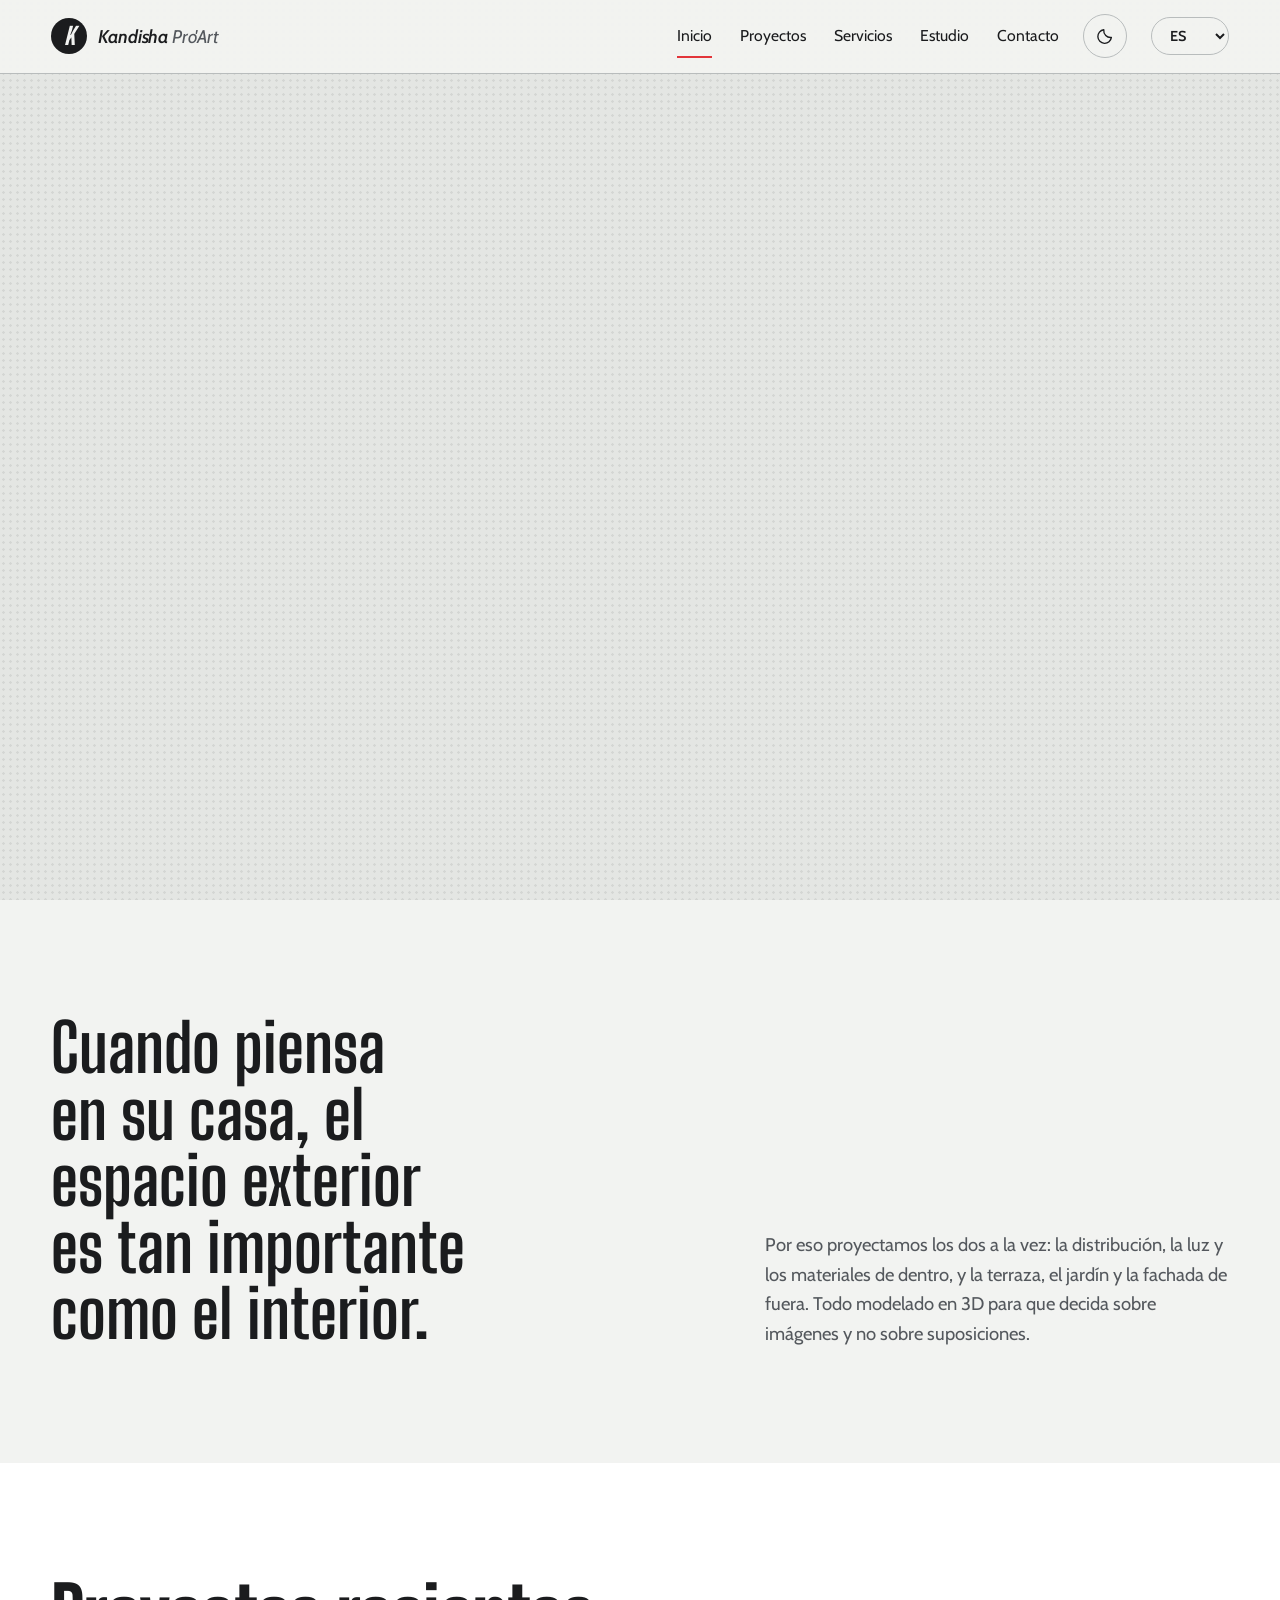
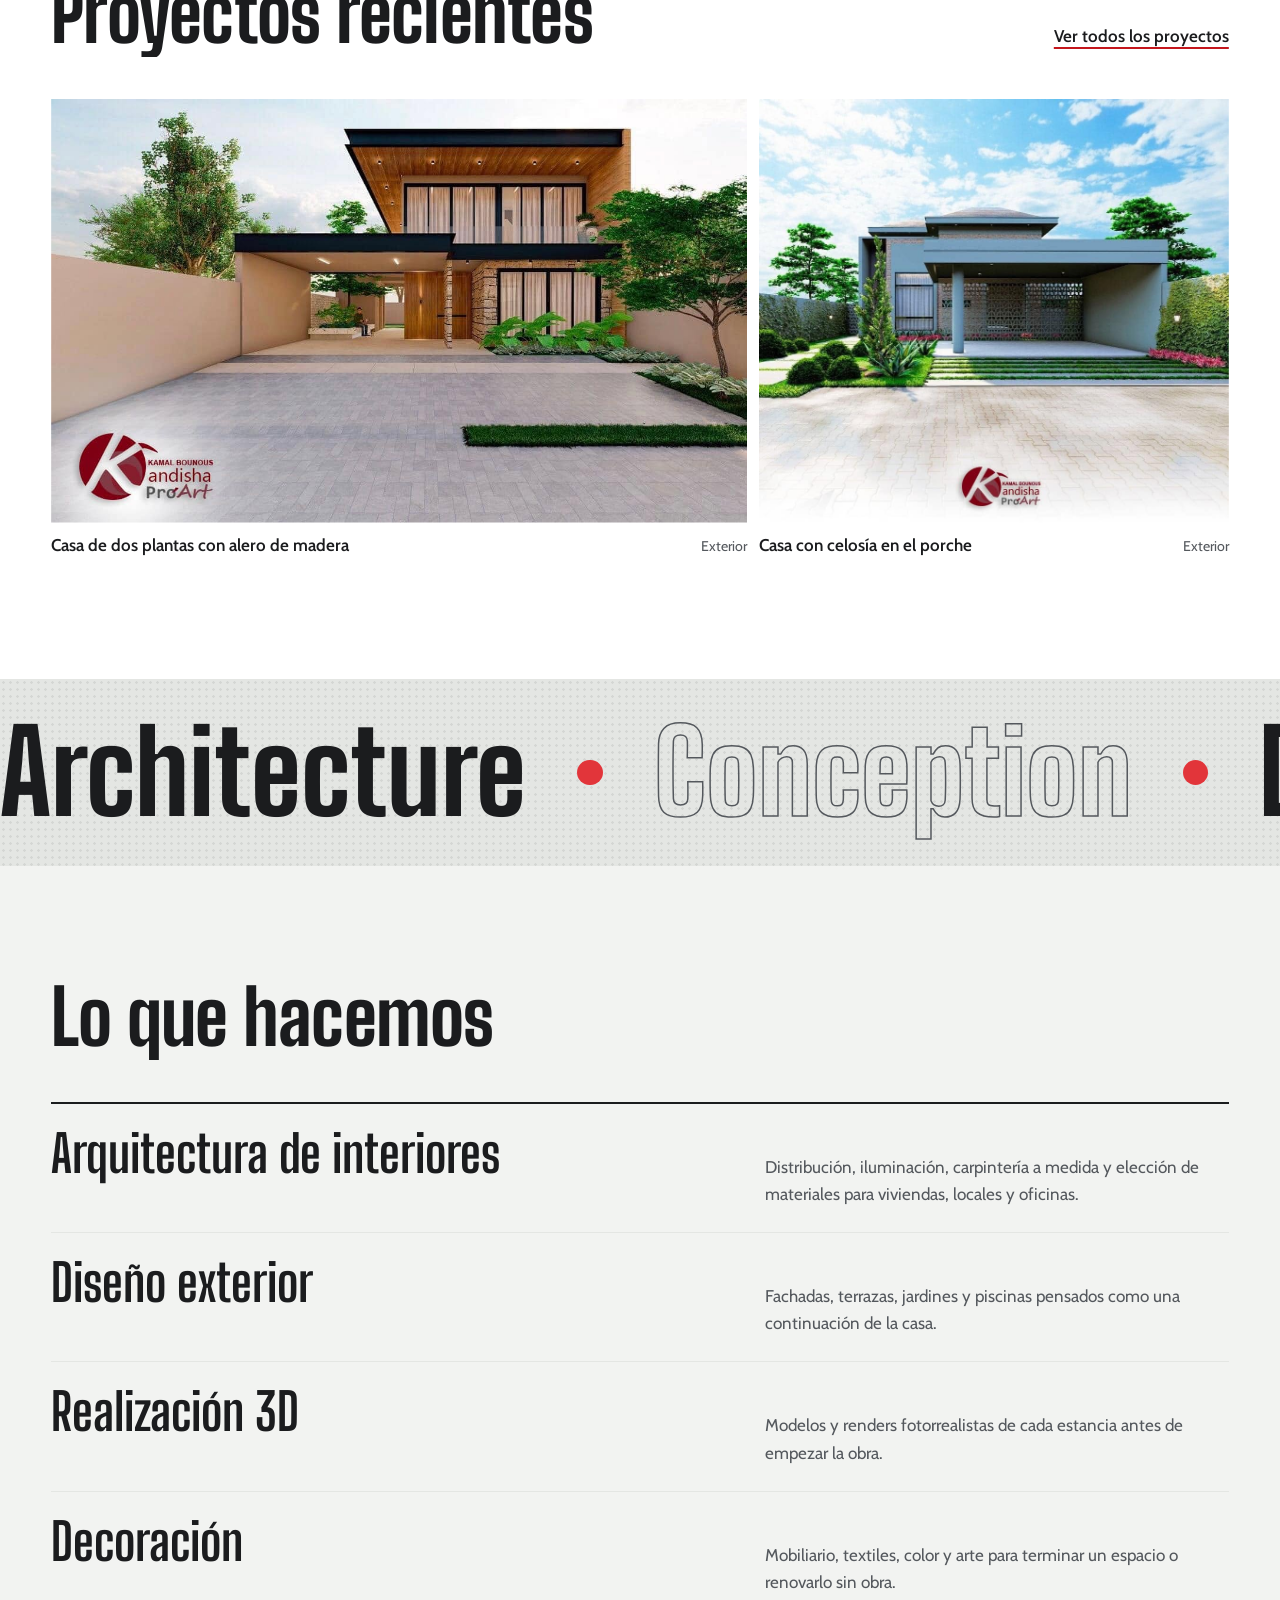
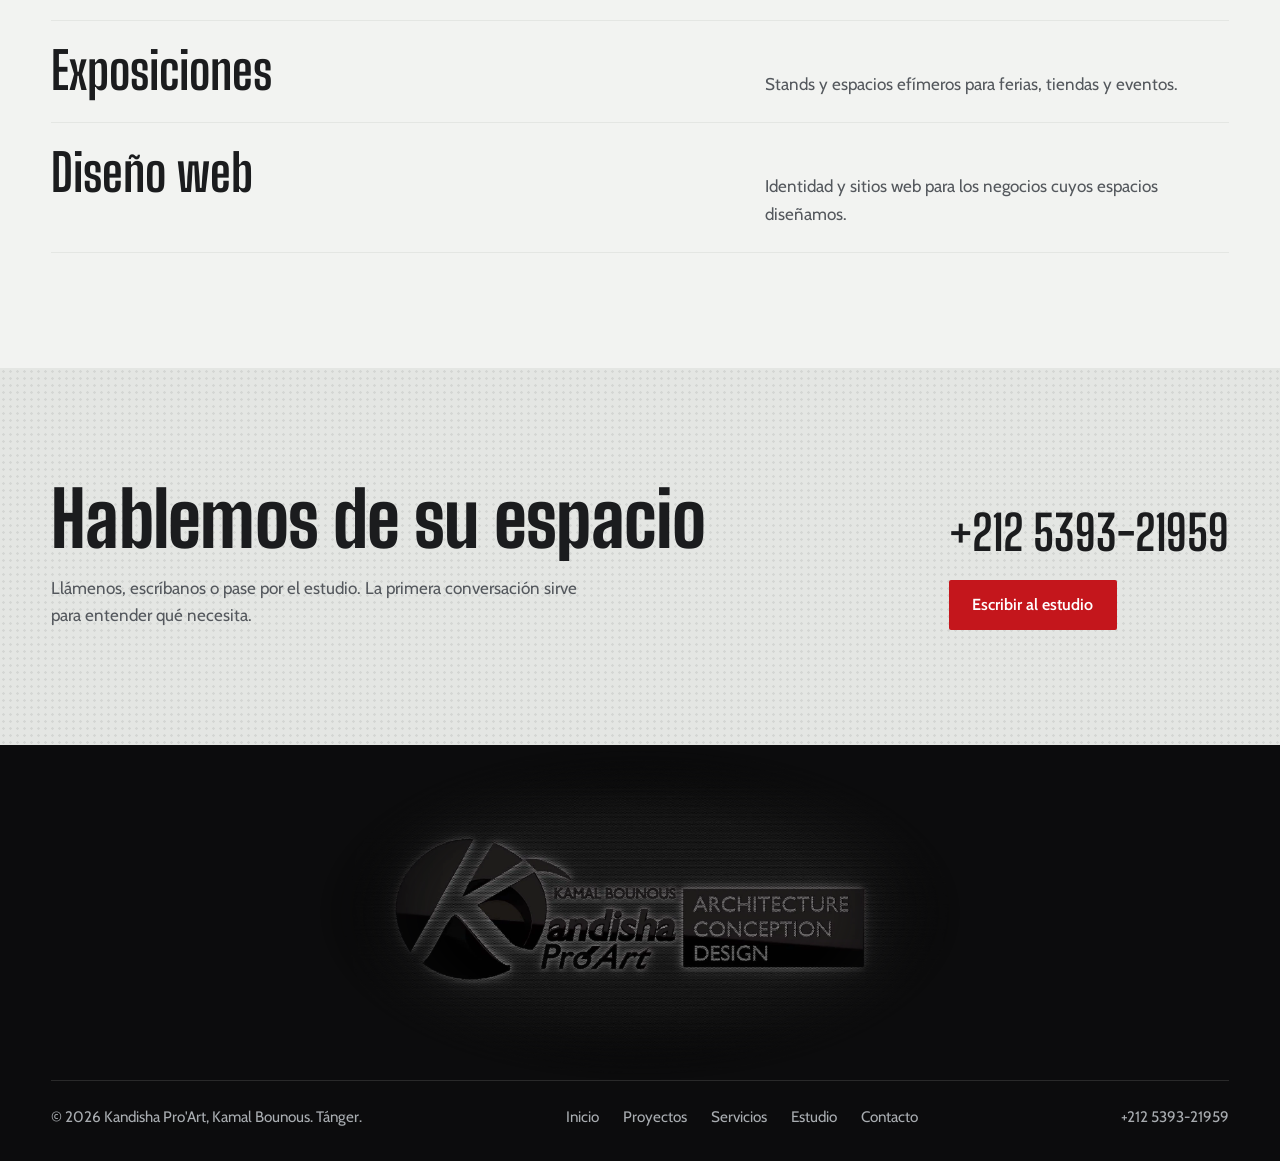
==== commit d7405e72: "Añade modos claro y oscuro con preferencia persistente" ====
--- a/index.html
+++ b/index.html
@@ -3,6 +3,7 @@
 <head>
 <meta charset="utf-8">
 <meta name="viewport" content="width=device-width, initial-scale=1">
+<script src="js/tema.js"></script>
 <title>Kandisha Pro'Art — Arquitectura interior, exterior y 3D en Tánger</title>
 <meta name="description" content="Kandisha Pro'Art, estudio de Kamal Bounous en Tánger: arquitectura de interiores, diseño exterior, decoración y visualización 3D.">
 <link rel="preconnect" href="https://fonts.googleapis.com">
@@ -67,6 +68,10 @@
     <a href="estudio.html" data-i18n="nav.studio">Estudio</a>
     <a href="contacto.html" data-i18n="nav.contact">Contacto</a>
   </nav>
+  <button class="tema-boton" id="tema-boton" type="button" aria-label="Activar modo oscuro" title="Activar modo oscuro" hidden>
+    <svg class="tema-luna" viewBox="0 0 24 24" aria-hidden="true"><path d="M20.5 13A8.5 8.5 0 0 1 11 3.5 8.5 8.5 0 1 0 20.5 13Z"/></svg>
+    <svg class="tema-sol" viewBox="0 0 24 24" aria-hidden="true"><circle cx="12" cy="12" r="4"/><path d="M12 2v2m0 16v2M2 12h2m16 0h2M5 5l1.5 1.5m11 11L19 19M5 19l1.5-1.5m11-11L19 5"/></svg>
+  </button>
   <select class="idioma" id="idioma" aria-label="Idioma / Langue / اللغة">
     <option value="es">ES</option>
     <option value="fr">FR</option>
--- a/css/styles.css
+++ b/css/styles.css
@@ -10,6 +10,15 @@
   --tinta-suave: #54585d;
   --sello: #c4161c;
   --sello-claro: #e2353a;
+  color-scheme: light;
+  --fondo: #f2f3f1;
+  --superficie: #fff;
+  --malla-fondo: #e4e6e3;
+  --malla-punto: rgba(27, 28, 30, 0.08);
+  --cabecera-fondo: rgba(242, 243, 241, 0.97);
+  --borde-contraste: #b8bcbc;
+  --borde-campo: #858a90;
+  --acento: #b31219;
 
   --display: "Big Shoulders Display", "Arial Narrow", sans-serif;
   --texto: "Cabin", "Gill Sans", "Trebuchet MS", sans-serif;
@@ -19,13 +28,28 @@
   --lado: max(var(--borde), calc((100vw - var(--ancho)) / 2 + var(--borde)));
 }
 
+:root[data-tema="dark"] {
+  color-scheme: dark;
+  --fondo: #17181a;
+  --superficie: #202225;
+  --cal-2: #34373c;
+  --tinta: #f2f3f1;
+  --tinta-suave: #bfc3c8;
+  --malla-fondo: #111214;
+  --malla-punto: rgba(255, 255, 255, 0.06);
+  --cabecera-fondo: rgba(23, 24, 26, 0.97);
+  --borde-contraste: #555b63;
+  --borde-campo: #767d87;
+  --acento: #ff8589;
+}
+
 *, *::before, *::after { box-sizing: border-box; }
 
 html { scroll-behavior: smooth; scroll-padding-top: 4.5rem; }
 
 body {
   margin: 0;
-  background: var(--cal);
+  background: var(--fondo);
   color: var(--tinta);
   font-family: var(--texto);
   font-size: 1.0625rem;
@@ -54,7 +78,7 @@
   inset-inline-start: 1rem;
   top: -4rem;
   z-index: 100;
-  background: var(--cal);
+  background: var(--fondo);
   color: var(--tinta);
   padding: 0.6rem 1rem;
 }
@@ -62,14 +86,14 @@
 
 /* La malla perforada del logotipo */
 .malla {
-  background-color: var(--carbon);
-  background-image: radial-gradient(rgba(255, 255, 255, 0.06) 1px, transparent 1.5px);
+  background-color: var(--malla-fondo);
+  background-image: radial-gradient(var(--malla-punto) 1px, transparent 1.5px);
   background-size: 7px 7px;
-  color: var(--cal);
+  color: var(--tinta);
 }
 
 .seccion { padding: clamp(4rem, 9vw, 7.5rem) var(--lado); }
-.seccion-blanca { background: #fff; }
+.seccion-blanca { background: var(--superficie); }
 
 .enlace {
   font-weight: 600;
@@ -77,8 +101,8 @@
   text-decoration-thickness: 2px;
   text-underline-offset: 0.3em;
 }
-.enlace:hover { color: var(--sello); }
-.malla .enlace:hover { color: #fff; text-decoration-color: var(--sello-claro); }
+.enlace:hover { color: var(--acento); }
+.malla .enlace:hover { color: var(--tinta); text-decoration-color: var(--sello-claro); }
 
 /* ---------- Cabecera ---------- */
 
@@ -90,9 +114,9 @@
   align-items: center;
   gap: 1.5rem;
   padding: 0.9rem var(--borde);
-  color: var(--cal);
-  background: rgba(23, 24, 26, 0.96);
-  box-shadow: 0 1px 0 rgba(255, 255, 255, 0.08);
+  color: var(--tinta);
+  background: var(--cabecera-fondo);
+  box-shadow: 0 1px 0 var(--borde-contraste);
 }
 
 .marca {
@@ -103,13 +127,14 @@
   margin-inline-end: auto;
 }
 .marca-k {
+  flex: none;
   display: grid;
   place-items: center;
   width: 2.25rem;
   height: 2.25rem;
   border-radius: 50%;
-  background: var(--cal);
-  color: var(--carbon);
+  background: var(--tinta);
+  color: var(--fondo);
   font-family: var(--display);
   font-weight: 800;
   font-size: 1.5rem;
@@ -117,7 +142,7 @@
   line-height: 1;
 }
 .marca-texto { font-weight: 600; font-style: italic; font-size: 1.15rem; letter-spacing: -0.01em; }
-.marca-texto em { font-weight: 400; color: var(--acero); }
+.marca-texto em { font-weight: 400; color: var(--tinta-suave); }
 
 .nav { display: flex; gap: 1.75rem; }
 .nav a {
@@ -128,20 +153,32 @@
 }
 .nav a:hover, .nav a[aria-current="page"] { border-bottom-color: var(--sello-claro); }
 
-.idioma option { color: #111; background: #fff; }
+.idioma option { color: var(--tinta); background: var(--superficie); }
 select.idioma { padding-inline: 0.9rem 0.6rem; }
 
-.idioma, .menu-boton {
+.idioma, .menu-boton, .tema-boton {
   font: 600 0.9rem var(--texto);
   color: inherit;
   background: none;
-  border: 1px solid rgba(255, 255, 255, 0.35);
+  border: 1px solid var(--borde-contraste);
   border-radius: 999px;
   padding: 0.5rem 1rem;
   cursor: pointer;
 }
-.idioma:hover, .menu-boton:hover { border-color: var(--cal); }
+.idioma:hover, .menu-boton:hover, .tema-boton:hover { border-color: var(--tinta); }
 .menu-boton { display: none; }
+.tema-boton {
+  display: grid;
+  place-items: center;
+  flex: none;
+  width: 2.75rem;
+  height: 2.75rem;
+  padding: 0;
+}
+.tema-boton[hidden] { display: none; }
+.tema-boton svg { width: 1.2rem; height: 1.2rem; fill: none; stroke: currentColor; stroke-width: 1.7; stroke-linecap: round; stroke-linejoin: round; }
+.tema-boton .tema-sol, [data-tema="dark"] .tema-boton .tema-luna { display: none; }
+[data-tema="dark"] .tema-boton .tema-sol { display: block; }
 
 /* ---------- Botones ---------- */
 
@@ -157,8 +194,8 @@
 }
 .boton-sello { background: var(--sello); color: #fff; }
 .boton-sello:hover { background: #a51217; }
-.boton-linea { border-color: rgba(255, 255, 255, 0.4); color: var(--cal); }
-.boton-linea:hover { border-color: var(--cal); }
+.boton-linea { border-color: var(--borde-contraste); color: var(--tinta); }
+.boton-linea:hover { border-color: var(--tinta); }
 .acciones { display: flex; flex-wrap: wrap; gap: 0.75rem; margin-top: 2rem; }
 
 /* ---------- Portada (inicio) ---------- */
@@ -178,7 +215,7 @@
   line-height: 0.9;
   letter-spacing: -0.015em;
 }
-.portada-sub { margin-top: 1.5rem; font-size: 1.15rem; color: #d5d7d9; max-width: 30rem; }
+.portada-sub { margin-top: 1.5rem; font-size: 1.15rem; color: var(--tinta-suave); max-width: 30rem; }
 .portada-foto { margin: 0; position: relative; min-height: 20rem; }
 .portada-foto img { position: absolute; inset: 0; width: 100%; height: 100%; object-fit: cover; object-position: left bottom; }
 
@@ -191,7 +228,7 @@
   letter-spacing: -0.015em;
   max-width: 14ch;
 }
-.cabeza-pagina p { margin-top: 1.5rem; font-size: 1.2rem; color: #d5d7d9; max-width: 52ch; }
+.cabeza-pagina p { margin-top: 1.5rem; font-size: 1.2rem; color: var(--tinta-suave); max-width: 52ch; }
 
 /* ---------- Declaración ---------- */
 
@@ -229,6 +266,7 @@
 .obra img { width: 100%; object-fit: cover; background: var(--cal-2); }
 .obra figcaption {
   display: flex;
+  flex-wrap: wrap;
   justify-content: space-between;
   align-items: baseline;
   gap: 0.25rem 1rem;
@@ -258,13 +296,13 @@
   font: 600 0.98rem var(--texto);
   color: var(--tinta);
   background: none;
-  border: 1.5px solid #c9ccce;
+  border: 1.5px solid var(--borde-contraste);
   border-radius: 999px;
   padding: 0.6rem 1.2rem;
   cursor: pointer;
 }
 .filtro:hover { border-color: var(--tinta); }
-.filtro[aria-pressed="true"] { background: var(--tinta); border-color: var(--tinta); color: #fff; }
+.filtro[aria-pressed="true"] { background: var(--tinta); border-color: var(--tinta); color: var(--fondo); }
 
 /* ---------- Servicios ---------- */
 
@@ -291,7 +329,7 @@
   gap: clamp(1.25rem, 4vw, 4rem);
   align-items: start;
   padding: clamp(2rem, 4vw, 3rem) 0;
-  border-top: 1px solid #c9ccce;
+  border-top: 1px solid var(--borde-contraste);
 }
 .servicio:first-child { border-top: 2px solid var(--tinta); }
 .servicio h2 { font-size: clamp(2.25rem, 4.6vw, 3.75rem); font-weight: 700; }
@@ -311,7 +349,7 @@
   margin: clamp(2.5rem, 5vw, 4rem) 0 0;
   padding: 0;
 }
-.pasos li { counter-increment: paso; border-top: 1px solid rgba(255, 255, 255, 0.3); padding-top: 1rem; }
+.pasos li { counter-increment: paso; border-top: 1px solid var(--borde-contraste); padding-top: 1rem; }
 .pasos li::before {
   content: counter(paso);
   display: block;
@@ -319,10 +357,10 @@
   font-weight: 500;
   font-size: clamp(3.5rem, 6vw, 5.5rem);
   line-height: 1;
-  color: var(--acero);
+  color: var(--tinta-suave);
 }
 .pasos h3 { font-size: 1.9rem; font-weight: 700; margin: 0.75rem 0 0.5rem; }
-.pasos p { color: #c9cccf; font-size: 1rem; }
+.pasos p { color: var(--tinta-suave); font-size: 1rem; }
 
 /* ---------- Estudio ---------- */
 
@@ -338,6 +376,7 @@
 .datos dt { font-family: var(--display); font-weight: 800; font-size: clamp(3rem, 6vw, 4.5rem); line-height: 1; }
 .datos dd { margin: 0.4rem 0 0; max-width: 17ch; color: var(--tinta-suave); }
 .sello { width: min(100%, 22rem); justify-self: center; mix-blend-mode: multiply; transform: rotate(-7deg); }
+[data-tema="dark"] .sello { mix-blend-mode: normal; background: var(--cal); border-radius: 50%; }
 
 .principios {
   display: grid;
@@ -360,7 +399,7 @@
   justify-content: space-between;
   gap: 2rem 3rem;
 }
-.llamada p { margin-top: 1.25rem; color: #d5d7d9; max-width: 44ch; }
+.llamada p { margin-top: 1.25rem; color: var(--tinta-suave); max-width: 44ch; }
 .llamada-tel {
   display: block;
   font-family: var(--display);
@@ -370,7 +409,7 @@
   text-decoration: none;
   margin-bottom: 1.25rem;
 }
-.llamada-tel:hover { color: #fff; }
+.llamada-tel:hover { color: var(--acento); }
 
 /* ---------- Contacto ---------- */
 
@@ -389,14 +428,14 @@
   text-decoration: none;
   overflow-wrap: anywhere;
 }
-.contacto-lista a.dato:hover { color: var(--sello); }
+.contacto-lista a.dato:hover { color: var(--acento); }
 .contacto-lista address { font-style: normal; font-size: 1.05rem; margin: 0.2rem 0 0.6rem; }
 
 .formulario {
   display: grid;
   gap: 1.1rem;
   align-content: start;
-  background: #fff;
+  background: var(--superficie);
   border-top: 3px solid var(--sello);
   padding: clamp(1.5rem, 3vw, 2.5rem);
 }
@@ -405,21 +444,23 @@
 .campo input, .campo select, .campo textarea {
   font: inherit;
   color: var(--tinta);
-  background: #fff;
-  border: 1.5px solid #b9bdc0;
+  background: var(--superficie);
+  border: 1.5px solid var(--borde-campo);
   border-radius: 2px;
   padding: 0.7rem 0.8rem;
   width: 100%;
+  min-width: 0;
 }
 .campo textarea { resize: vertical; }
-.campo [aria-invalid="true"] { border-color: var(--sello); }
-.form-error { color: var(--sello); font-weight: 600; }
+.campo [aria-invalid="true"] { border-color: var(--acento); }
+.form-error { color: var(--acento); font-weight: 600; }
 .form-nota { font-size: 0.88rem; color: var(--tinta-suave); }
 .formulario .boton { justify-self: start; }
 
 /* ---------- Pie ---------- */
 
 .pie {
+  color-scheme: dark;
   background: #0c0c0d;
   color: var(--acero);
   padding: 0 var(--lado) 2rem;
@@ -464,6 +505,7 @@
 .titulo-menor[hidden] { display: none; }
 
 .visor {
+  color-scheme: dark;
   width: 100vw;
   height: 100dvh;
   max-width: none;
@@ -475,6 +517,7 @@
   color: var(--cal);
 }
 .visor[open] { display: grid; grid-template-rows: auto minmax(0, 1fr) auto; }
+.visor-abierto { overflow: hidden; }
 .visor::backdrop { background: #0c0c0d; }
 .visor-barra, .visor-pie {
   display: flex;
@@ -521,8 +564,36 @@
 
 /* ---------- Adaptación ---------- */
 
+@media (min-width: 60.001rem) and (max-width: 75rem) {
+  .cabecera { gap: 1rem; }
+  .nav { gap: 1rem; }
+}
+
 @media (max-width: 60rem) {
-  .menu-boton { display: block; }
+  .cabecera { gap: 0.75rem; }
+  .marca { min-width: 0; }
+  .idioma, .menu-boton, .tema-boton { min-height: 2.75rem; font-size: 1rem; flex: none; }
+  .menu-boton {
+    display: block;
+    position: relative;
+    width: 2.75rem;
+    padding: 0;
+    font-size: 0;
+  }
+  .menu-boton::before, .menu-boton::after {
+    content: "";
+    position: absolute;
+    top: 50%;
+    left: 50%;
+    width: 18px;
+    height: 2px;
+    background: currentColor;
+    transition: transform 0.2s;
+  }
+  .menu-boton::before { transform: translate(-50%, -4.5px); }
+  .menu-boton::after { transform: translate(-50%, 2.5px); }
+  .cabecera.abierta .menu-boton::before { transform: translate(-50%, -50%) rotate(45deg); }
+  .cabecera.abierta .menu-boton::after { transform: translate(-50%, -50%) rotate(-45deg); }
   .nav {
     display: none;
     position: absolute;
@@ -530,14 +601,18 @@
     flex-direction: column;
     gap: 0;
     padding: 0.5rem var(--borde) 1.25rem;
-    background: rgba(23, 24, 26, 0.98);
+    background: var(--malla-fondo);
+    max-height: calc(100svh - 100%);
+    max-height: calc(100dvh - 100%);
+    overflow-y: auto;
+    overscroll-behavior: contain;
   }
   .cabecera.abierta .nav { display: flex; }
-  .nav a { font-size: 1.25rem; padding: 0.8rem 0; border-bottom: 1px solid rgba(255, 255, 255, 0.12); }
+  .nav a { font-size: 1.25rem; padding: 0.8rem 0; border-bottom: 1px solid var(--borde-contraste); }
 
   .portada { grid-template-columns: minmax(0, 1fr); min-height: 0; }
   .portada-texto { padding-block: 7rem 2.5rem; padding-inline: var(--borde); }
-  .portada-foto { aspect-ratio: 4 / 3; }
+  .portada-foto { aspect-ratio: 4 / 3; min-height: 0; min-width: 0; }
 
   .declaracion, .estudio, .contacto { grid-template-columns: minmax(0, 1fr); }
   .servicios-lista li { grid-template-columns: minmax(0, 1fr); gap: 0.5rem; }
@@ -550,18 +625,40 @@
 }
 
 @media (max-width: 38rem) {
+  :root { --borde: clamp(1rem, 5vw, 1.5rem); }
+  .seccion { padding-block: 3rem; }
+  .portada-texto { padding-block: 7rem 2rem; }
+  .portada h1, .cabeza-pagina h1 { font-size: clamp(2.75rem, 12vw, 4rem); }
+  .portada-sub, .cabeza-pagina p { font-size: 1.0625rem; }
+  h1, h2, h3, .declaracion-frase { overflow-wrap: anywhere; }
+  .acciones { display: grid; grid-template-columns: minmax(0, 1fr); margin-top: 1.5rem; }
+  .boton { text-align: center; min-height: 3rem; }
+  .llamada > div { width: 100%; min-width: 0; }
+  .llamada .boton, .formulario .boton { width: 100%; }
+  .formulario { padding: 1.25rem; min-width: 0; }
+  .campo { min-width: 0; }
+  .filtro { min-height: 2.75rem; padding-inline: 1rem; }
+  .pie-nav a { display: inline-flex; align-items: center; min-height: 2.75rem; }
   .obras-grandes { flex-direction: column; }
   .obras-grandes .obra { flex: none; }
   .obras-pequenas { grid-template-columns: repeat(2, minmax(0, 1fr)); }
   .obras-muro { column-count: 1; }
-  .visor-pie p { display: none; }
+  .visor-barra, .visor-pie { gap: 0.75rem; padding-block: 0.75rem; }
+  .visor-pie { display: grid; grid-template-columns: repeat(2, minmax(0, 1fr)); }
+  .visor-pie p { grid-column: 1 / -1; grid-row: 1; font-size: 0.95rem; line-height: 1.4; }
+  .visor-boton { min-height: 2.75rem; }
   .marca-texto em { display: none; }
   .pasos { grid-template-columns: minmax(0, 1fr); }
   .marca-texto { font-size: 1.05rem; }
-  .cabecera { gap: 0.6rem; }
+  .cabecera { gap: 0.5rem; padding-block: 0.65rem; }
+  :lang(ar) .portada h1, :lang(ar) .cabeza-pagina h1 { font-size: clamp(2rem, 9vw, 2.8rem); }
 }
 
 @media (prefers-reduced-motion: reduce) {
   html { scroll-behavior: auto; }
   * { transition: none !important; }
 }
+
+@media (max-width: 23rem) {
+  .marca-texto { display: none; }
+}
--- a/css/motion.css
+++ b/css/motion.css
@@ -30,7 +30,7 @@
 .carga-dibujo { width: min(80vw, 34rem); height: auto; overflow: visible; }
 .carga-dibujo path {
   fill: none;
-  stroke: var(--cal);
+  stroke: var(--tinta);
   stroke-width: 1.4;
   stroke-linecap: round;
   stroke-linejoin: round;
@@ -39,7 +39,7 @@
   animation: trazo 1.1s cubic-bezier(0.6, 0, 0.2, 1) forwards;
   animation-delay: calc(var(--d, 0) * 0.07s);
 }
-.carga-dibujo .fino { stroke: var(--acero); stroke-width: 1; }
+.carga-dibujo .fino { stroke: var(--tinta-suave); stroke-width: 1; }
 @keyframes trazo { to { stroke-dashoffset: 0; } }
 
 .carga-pie {
@@ -51,7 +51,7 @@
   direction: ltr;
 }
 .carga-marca { font-family: "Cabin", sans-serif; font-style: italic; font-weight: 600; font-size: 1.1rem; }
-.carga-marca em { font-weight: 400; color: var(--acero); }
+.carga-marca em { font-weight: 400; color: var(--tinta-suave); }
 .carga-num {
   font-family: "Big Shoulders Display", sans-serif;
   font-weight: 800;
@@ -59,7 +59,7 @@
   line-height: 1;
   font-variant-numeric: tabular-nums;
 }
-.carga-barra { width: min(80vw, 34rem); height: 2px; background: rgba(255, 255, 255, 0.16); direction: ltr; }
+.carga-barra { width: min(80vw, 34rem); height: 2px; background: var(--borde-contraste); direction: ltr; }
 .carga-barra::after {
   content: "";
   display: block;
@@ -78,7 +78,7 @@
   position: fixed;
   inset: 0;
   z-index: 200;
-  background: var(--carbon);
+  background: var(--malla-fondo);
 }
 html.entrada-corta .telon { animation: telon-fuera 0.55s cubic-bezier(0.76, 0, 0.24, 1) 0.05s forwards; }
 html.saliendo .telon { animation: telon-dentro 0.34s cubic-bezier(0.76, 0, 0.24, 1) forwards; }
@@ -172,7 +172,7 @@
   line-height: 1;
   white-space: nowrap;
 }
-.cinta-grupo span:nth-of-type(even) { color: transparent; -webkit-text-stroke: 1.5px var(--acero); }
+.cinta-grupo span:nth-of-type(even) { color: transparent; -webkit-text-stroke: 1.5px var(--tinta-suave); }
 .cinta-grupo i { width: 0.22em; height: 0.22em; background: var(--sello-claro); border-radius: 50%; flex: none; }
 @keyframes cinta { to { transform: translateX(-50%); } }
 
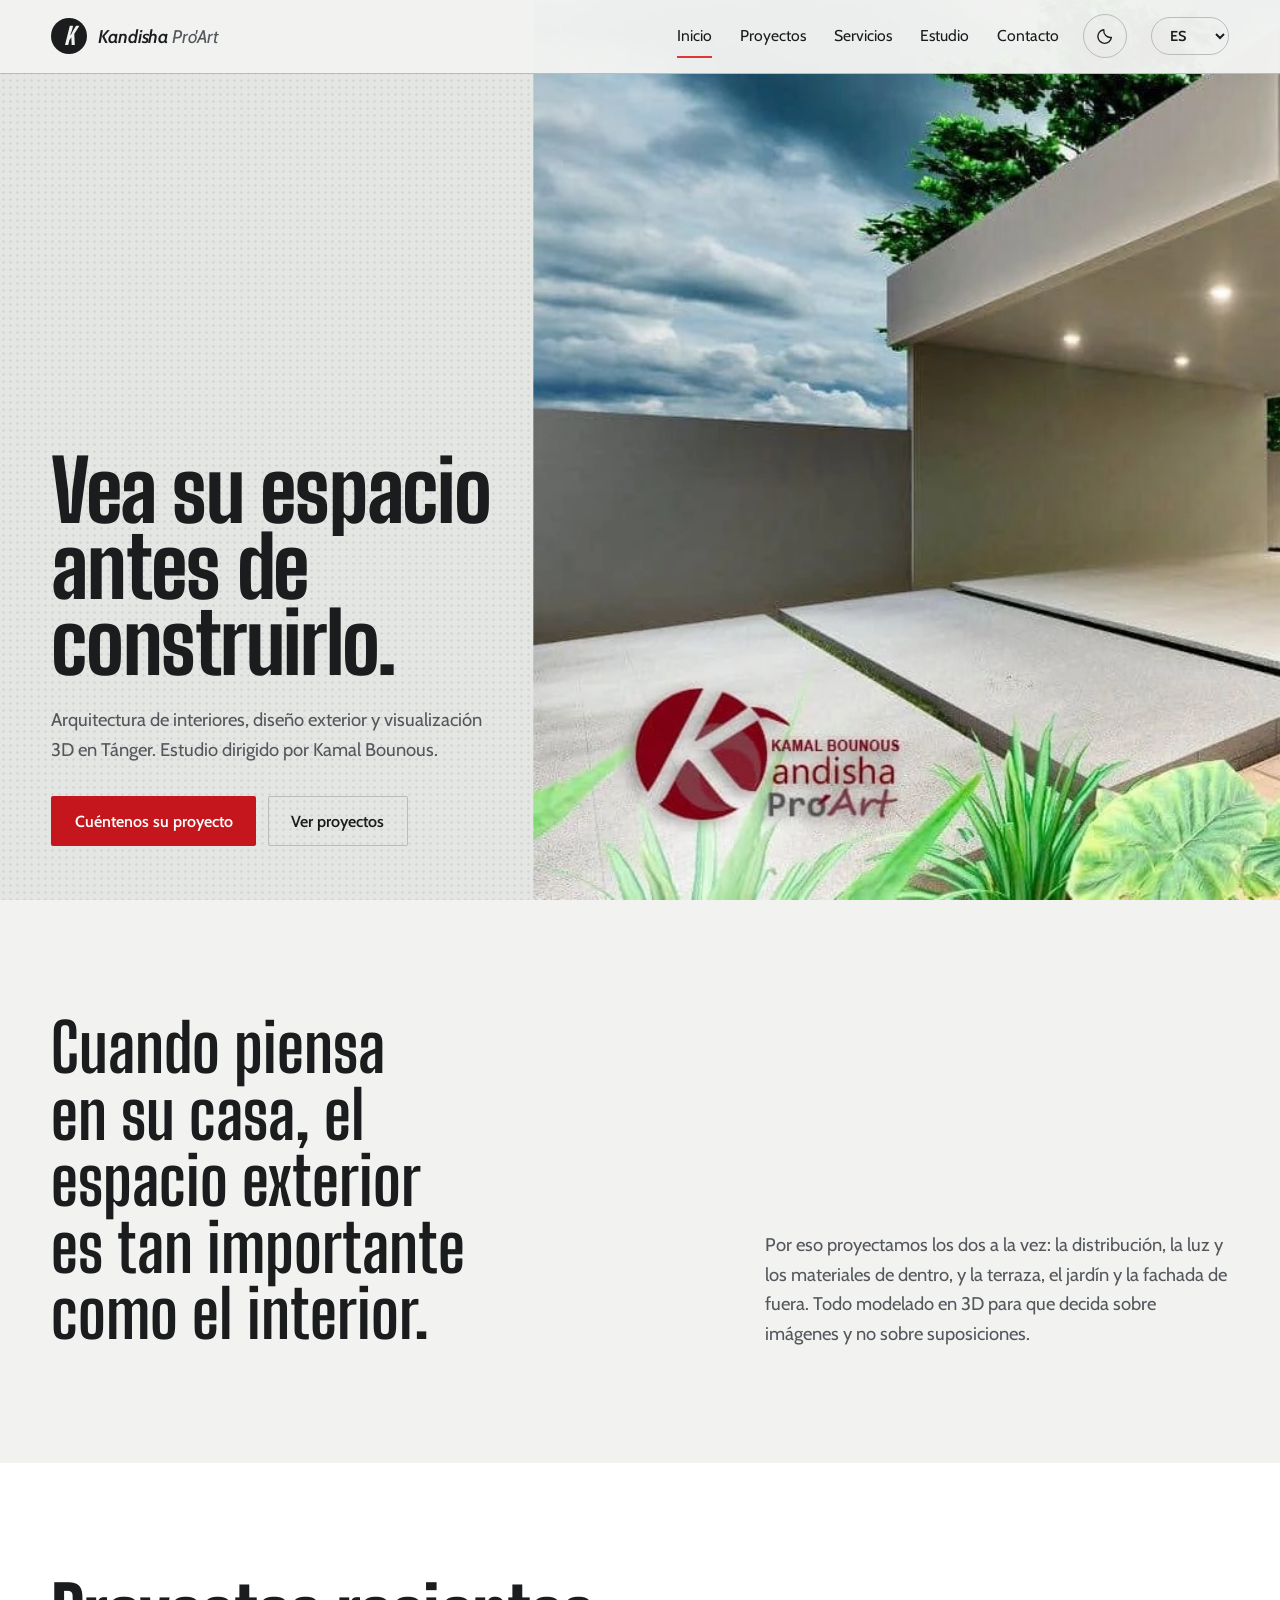
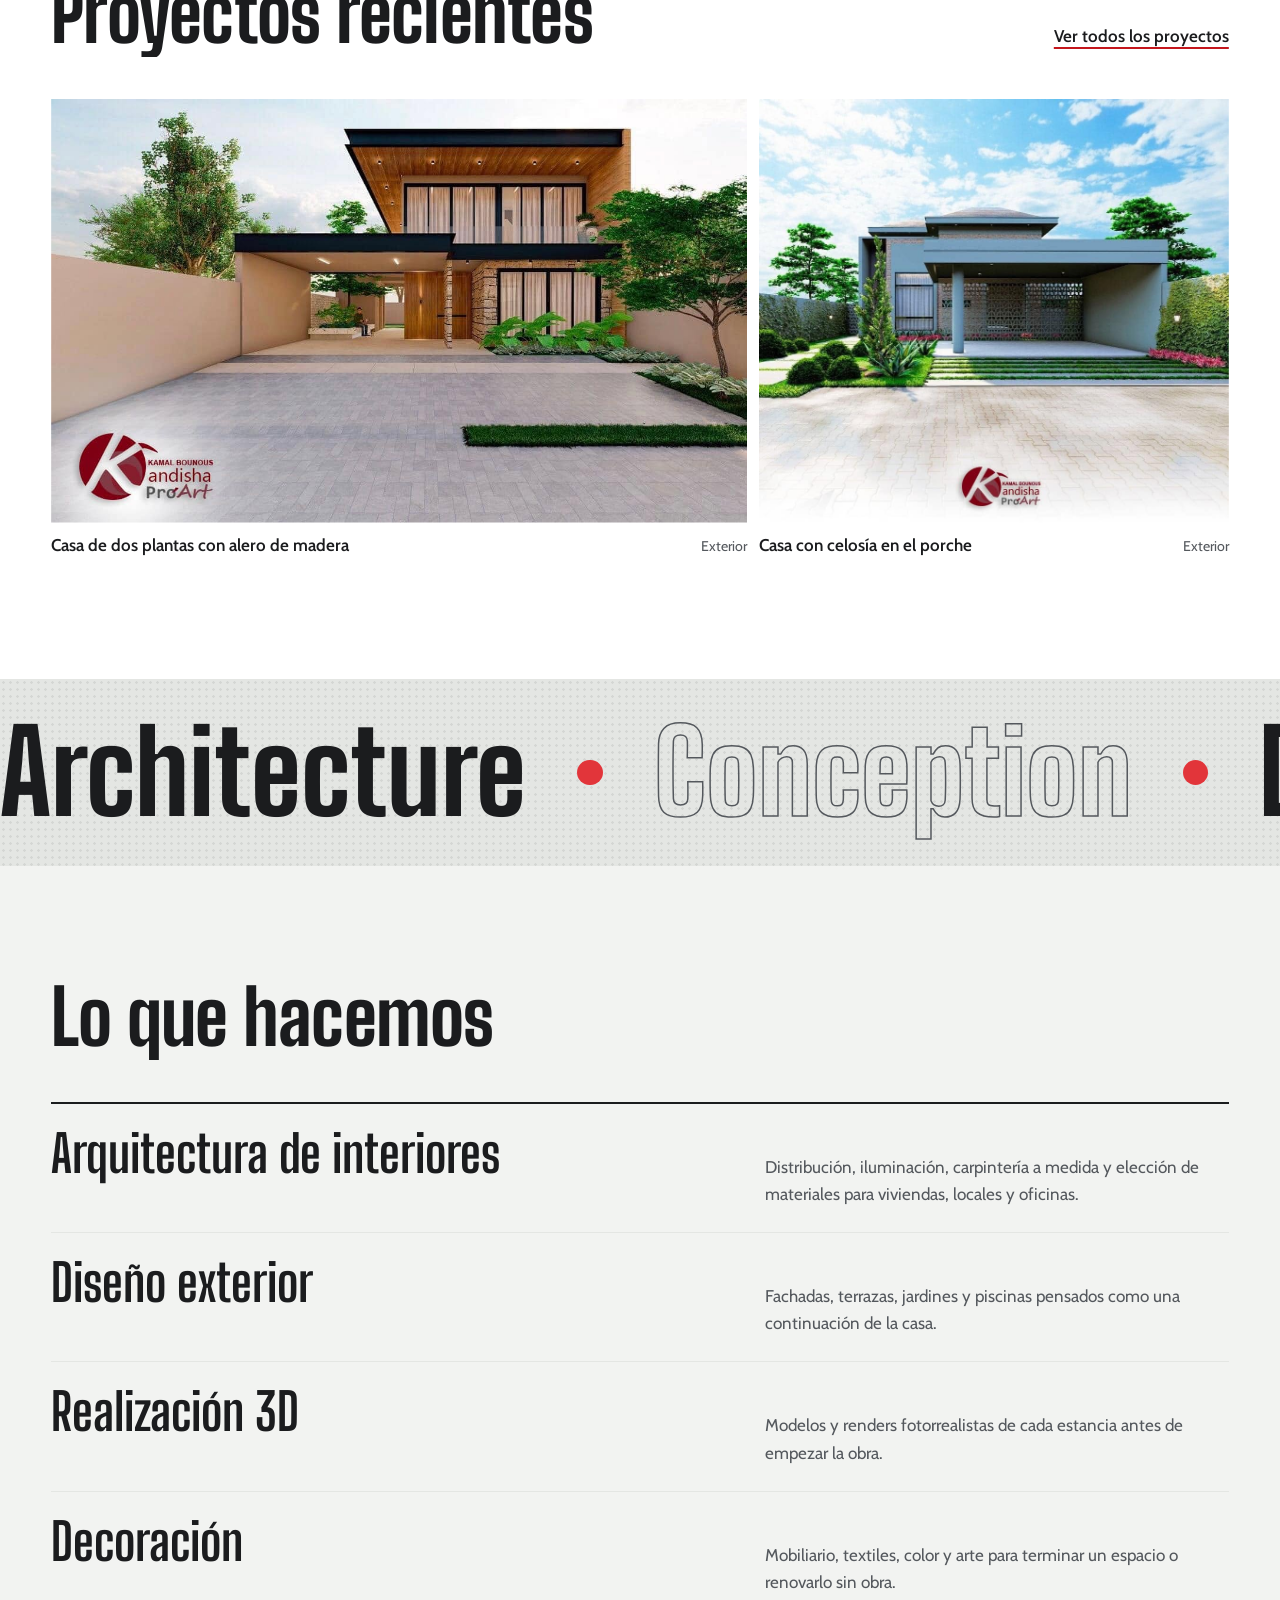
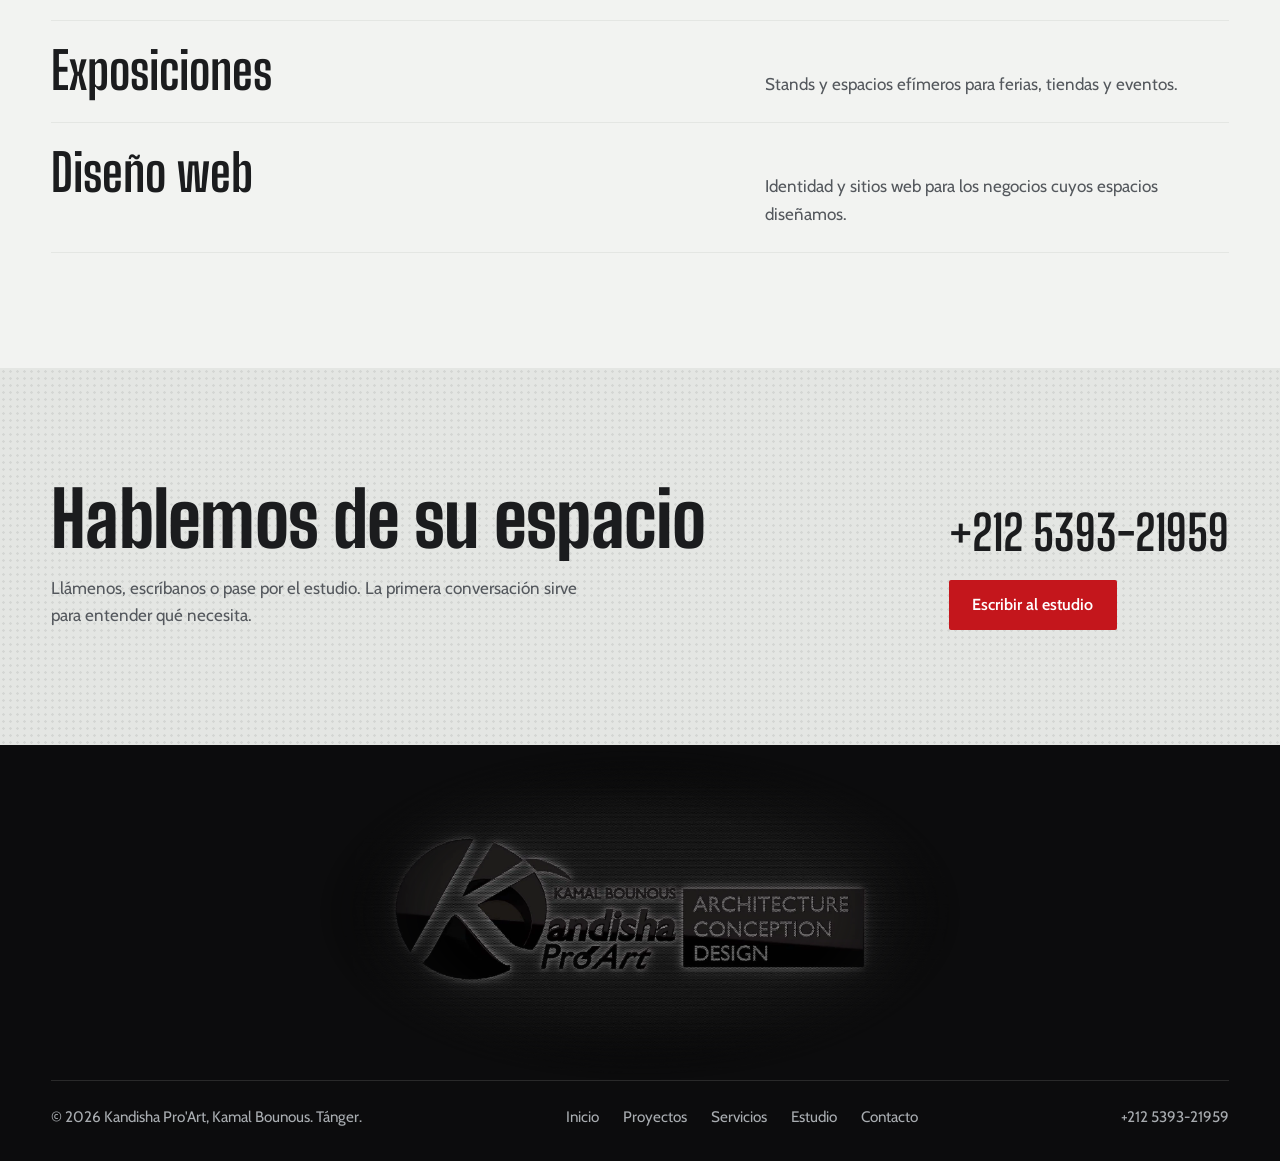
==== commit 81deb26b: "Integra estadísticas de visitas con Cloudflare Web Analytics" ====
--- a/index.html
+++ b/index.html
@@ -183,5 +183,6 @@
 <script src="js/textos-ar.js" defer></script>
 <script src="js/main.js" defer></script>
 <script src="js/motion.js" defer></script>
+<script src="js/analitica.js" defer></script>
 </body>
 </html>
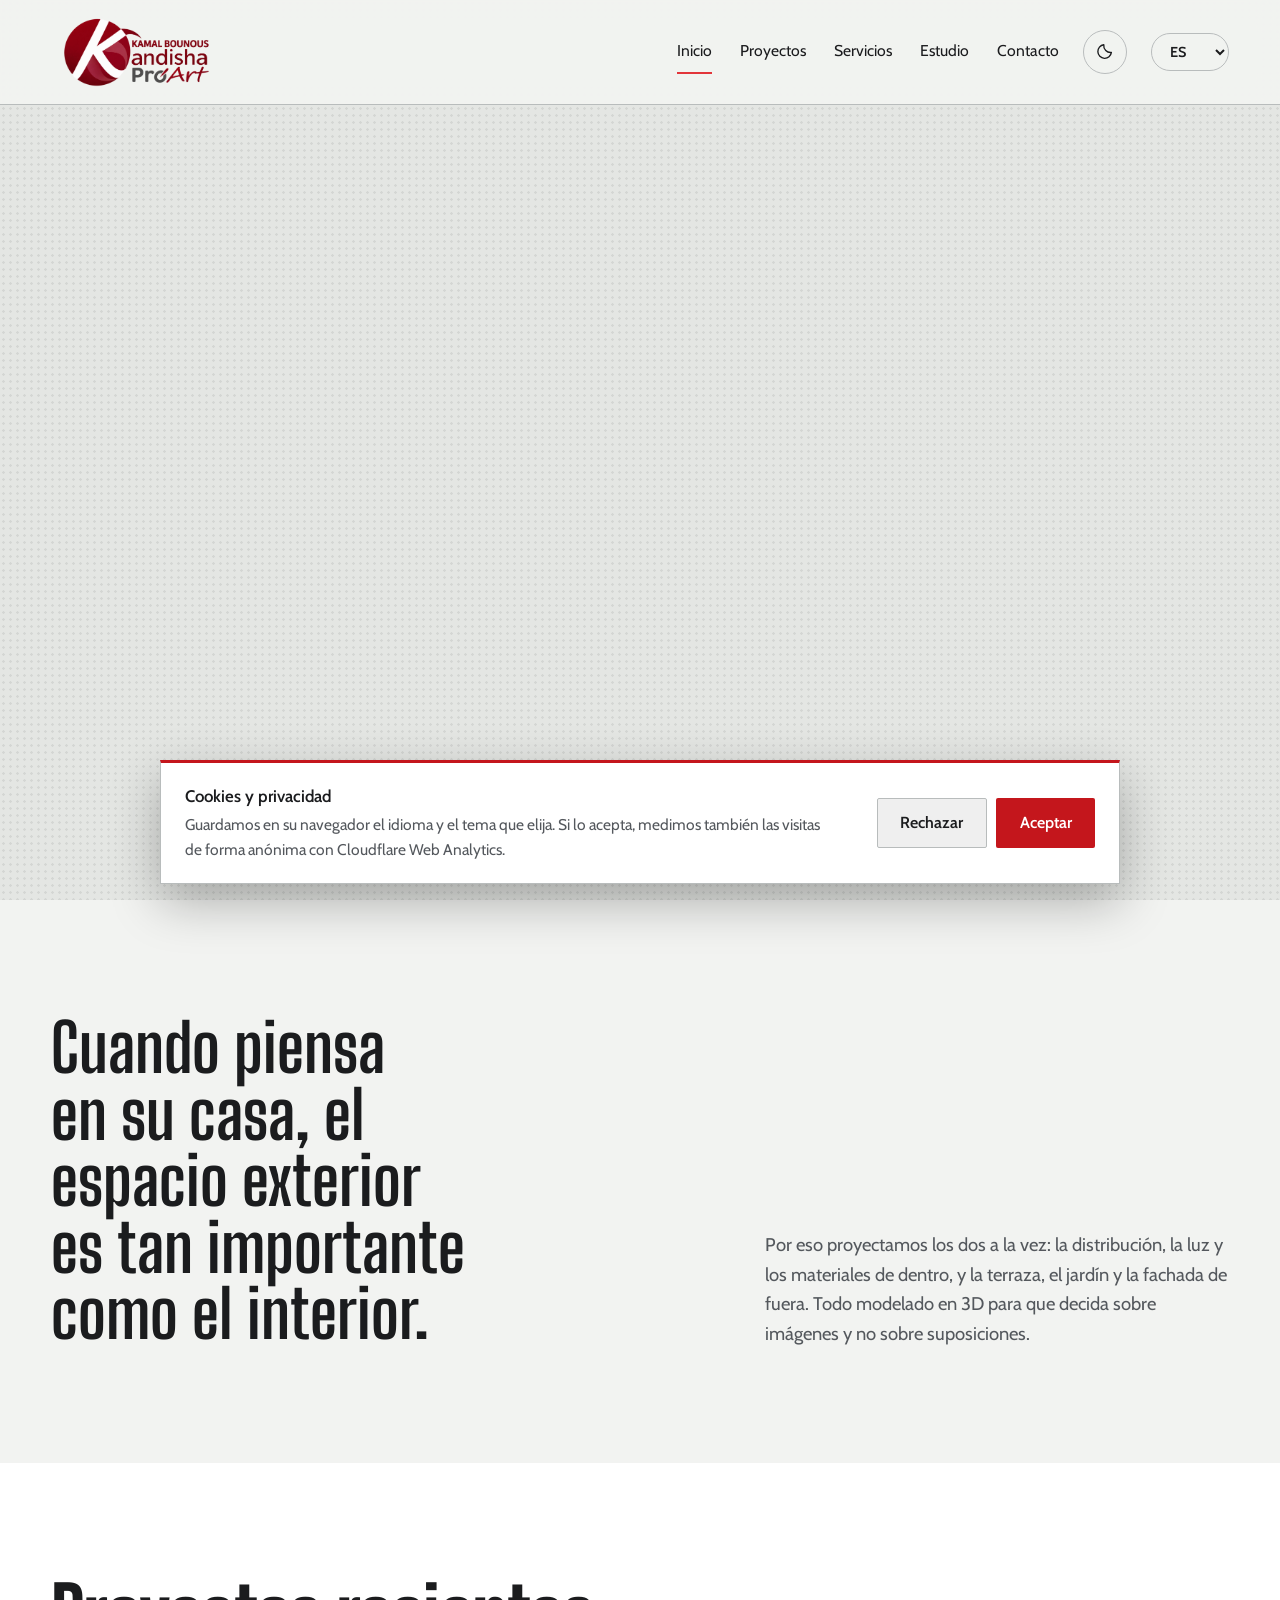
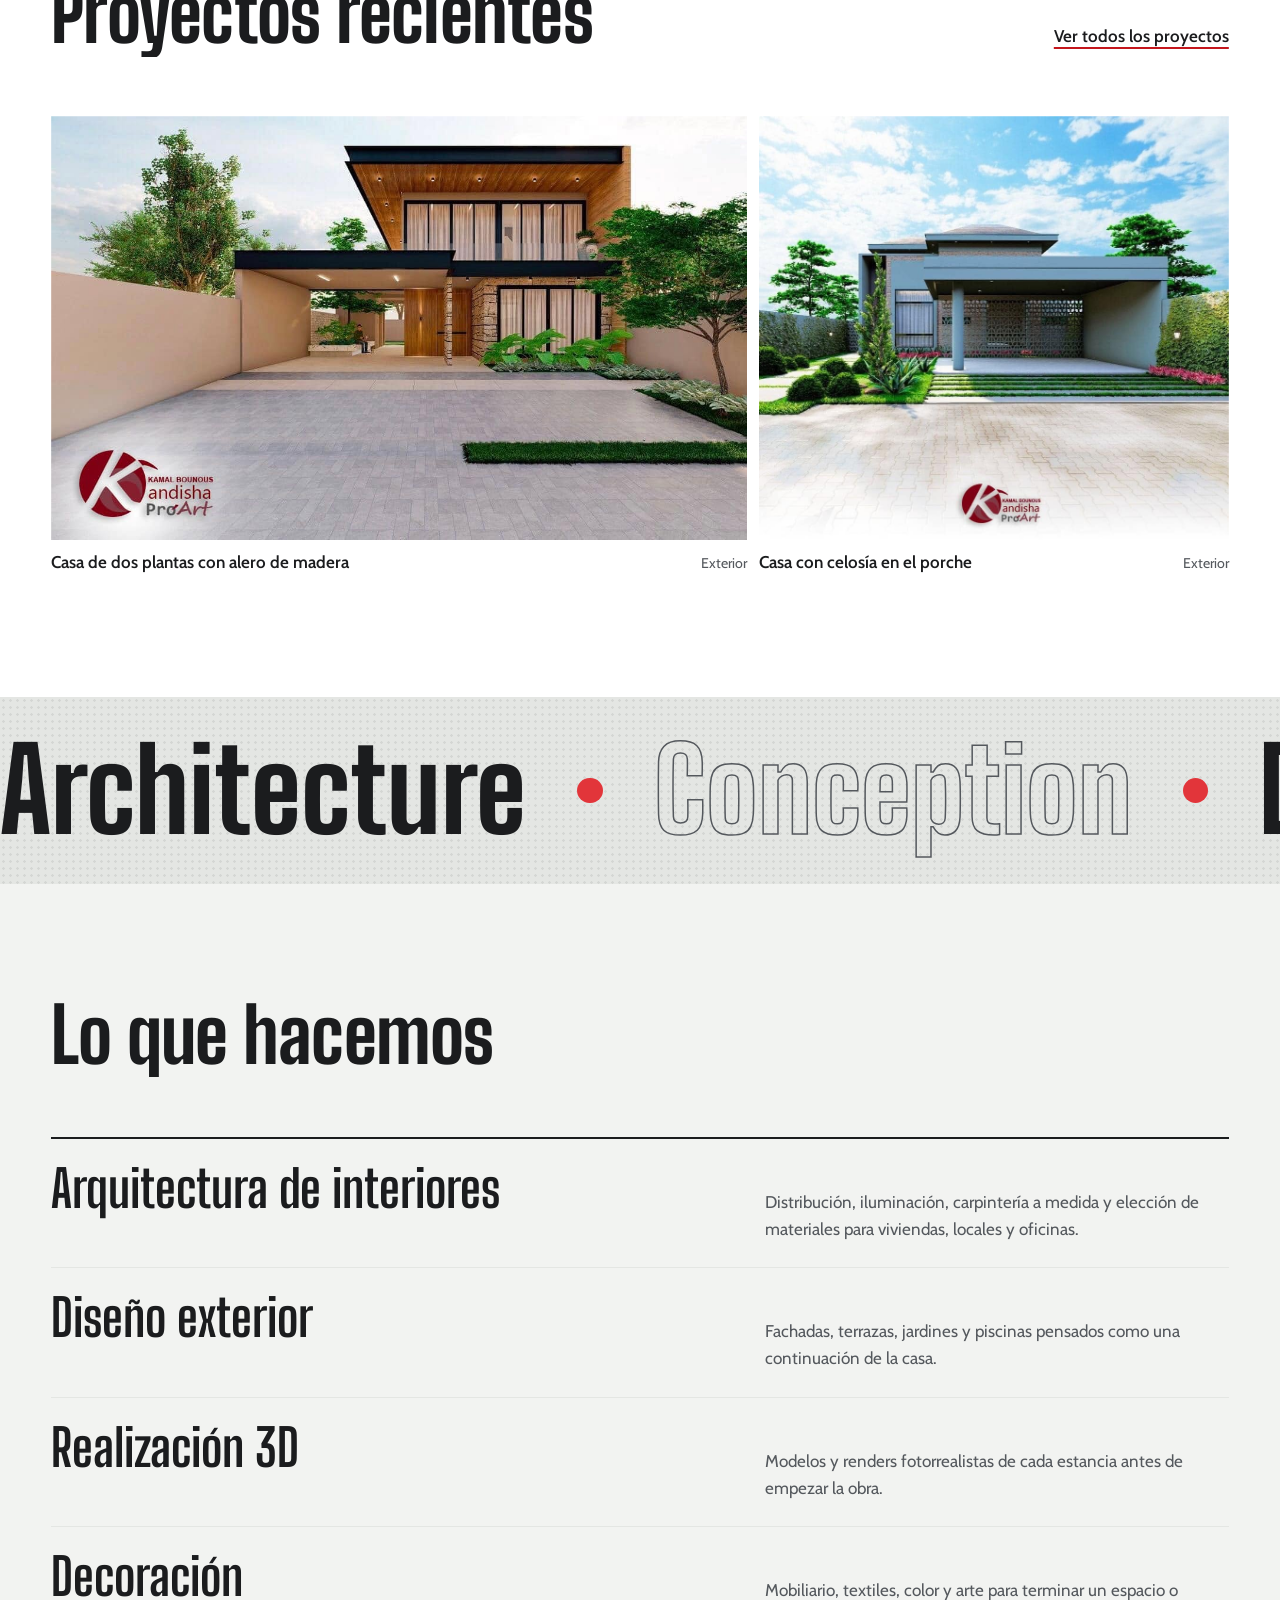
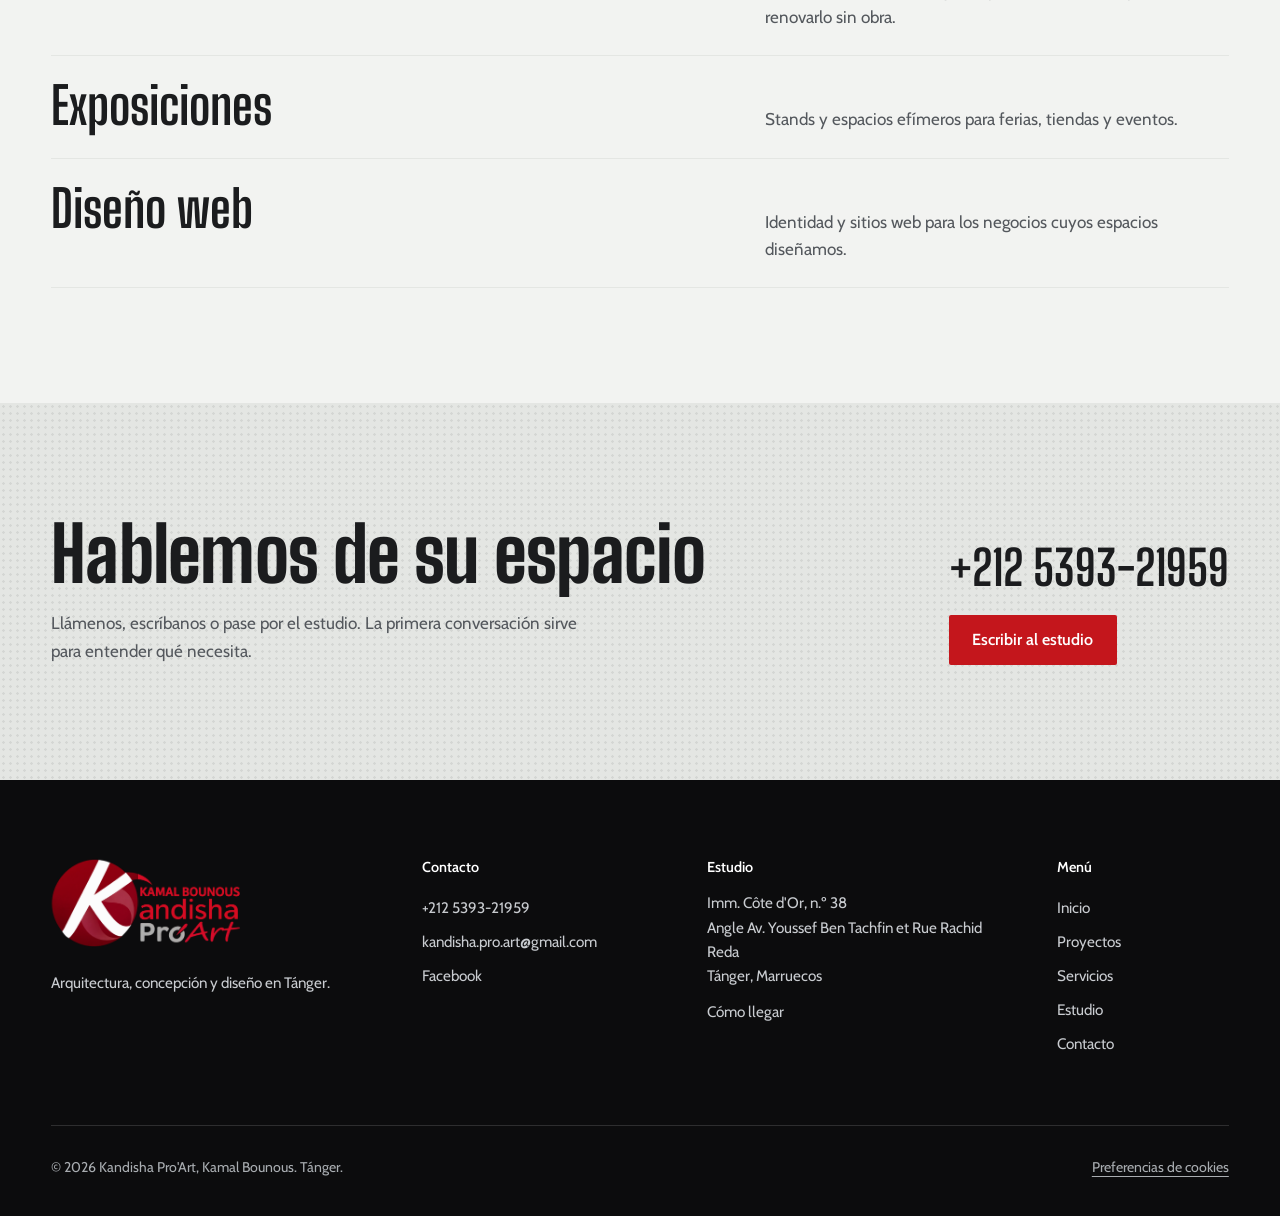
==== commit d66d1d0d: "Logo nuevo, pie en columnas, Proyectos y Servicios rediseñados y aviso de cookies - Logotipo sin fon" ====
--- a/index.html
+++ b/index.html
@@ -23,29 +23,11 @@
 </head>
 <body>
 <div class="carga malla" id="carga" aria-hidden="true">
-  <svg class="carga-dibujo" viewBox="-4 20 320 150" role="presentation">
-    <path pathLength="1" style="--d:0" d="M8 162 H312"/>
-    <path pathLength="1" style="--d:1" d="M40 82 H192 V98 H40 Z"/>
-    <path pathLength="1" style="--d:2" d="M48 98 V162"/>
-    <path pathLength="1" style="--d:3" d="M176 98 V162"/>
-    <path pathLength="1" style="--d:4" d="M152 60 H300"/>
-    <path pathLength="1" style="--d:5" d="M192 60 V82"/>
-    <path pathLength="1" style="--d:6" d="M290 60 V162"/>
-    <path pathLength="1" style="--d:7" d="M214 30 H250 V162"/>
-    <path pathLength="1" style="--d:8" d="M214 30 V162"/>
-    <path class="fino" pathLength="1" style="--d:9" d="M223 30 V162"/>
-    <path class="fino" pathLength="1" style="--d:10" d="M232 30 V162"/>
-    <path class="fino" pathLength="1" style="--d:11" d="M241 30 V162"/>
-    <path class="fino" pathLength="1" style="--d:12" d="M258 112 H284 V162"/>
-    <path class="fino" pathLength="1" style="--d:13" d="M258 112 V162"/>
-    <path class="fino" pathLength="1" style="--d:14" d="M271 112 V162"/>
-    <path class="fino" pathLength="1" style="--d:15" d="M70 162 V128 H150 V162"/>
-    <path class="fino" pathLength="1" style="--d:16" d="M22 162 C22 138 20 120 18 104"/>
-    <path class="fino" pathLength="1" style="--d:17" d="M18 104 C8 94 2 98 -2 106"/>
-    <path class="fino" pathLength="1" style="--d:18" d="M18 104 C28 92 36 96 40 104"/>
-    <path class="fino" pathLength="1" style="--d:19" d="M18 104 C14 90 6 86 0 88"/>
-    <path class="fino" pathLength="1" style="--d:20" d="M18 104 C24 88 32 86 37 90"/>
-  </svg>
+  <div class="carga-escena">
+    <img class="carga-foto" src="assets/proyectos/villa-porche-1.webp" width="1279" height="719" alt="">
+    <div class="carga-plano"><svg class="carga-dibujo" viewBox="-10 18 332 156" aria-hidden="true"><path style="--d:0" pathLength="1" d="M8 162 H312"/><path style="--d:1" pathLength="1" d="M40 82 H192 V98 H40 Z"/><path style="--d:2" pathLength="1" d="M48 98 V162"/><path style="--d:3" pathLength="1" d="M176 98 V162"/><path style="--d:4" pathLength="1" d="M152 60 H300"/><path style="--d:5" pathLength="1" d="M192 60 V82"/><path style="--d:6" pathLength="1" d="M290 60 V162"/><path style="--d:7" pathLength="1" d="M214 30 H250 V162"/><path style="--d:8" pathLength="1" d="M214 30 V162"/><path style="--d:9" pathLength="1" d="M223 30 V162"/><path style="--d:10" pathLength="1" d="M232 30 V162"/><path style="--d:11" pathLength="1" d="M241 30 V162"/><path style="--d:12" pathLength="1" d="M258 112 H284 V162"/><path style="--d:13" pathLength="1" d="M258 112 V162"/><path style="--d:14" pathLength="1" d="M271 112 V162"/><path style="--d:15" pathLength="1" d="M70 162 V128 H150 V162"/><path class="fino" style="--d:16" pathLength="1" d="M22 162 C22 138 20 120 18 104"/><path class="fino" style="--d:17" pathLength="1" d="M18 104 C8 94 2 98 -2 106"/><path class="fino" style="--d:18" pathLength="1" d="M18 104 C28 92 36 96 40 104"/><path class="fino" style="--d:19" pathLength="1" d="M18 104 C14 90 6 86 0 88"/><path class="fino" style="--d:20" pathLength="1" d="M18 104 C24 88 32 86 37 90"/></svg></div>
+    <span class="carga-corte"></span>
+  </div>
   <div class="carga-barra"></div>
   <div class="carga-pie">
     <span class="carga-marca">Kandisha <em>Pro'Art</em></span>
@@ -58,8 +40,7 @@
 
 <header class="cabecera" id="cabecera">
   <a class="marca" href="index.html" aria-label="Kandisha Pro'Art, inicio">
-    <span class="marca-k" aria-hidden="true">K</span>
-    <span class="marca-texto">Kandisha <em>Pro'Art</em></span>
+    <span class="marca-logo"><img class="logo-claro" src="assets/logo-kandisha-proart.webp" width="2000" height="782" alt="Kamal Bounous — Kandisha Pro’Art" fetchpriority="high"><img class="logo-letras" src="assets/logo-kandisha-proart.webp" width="2000" height="782" alt="" aria-hidden="true"></span>
   </a>
   <nav class="nav" id="nav" aria-label="Principal">
     <a href="index.html" aria-current="page" data-i18n="nav.home">Inicio</a>
@@ -152,19 +133,49 @@
 </main>
 
 <footer class="pie">
-  <img class="pie-logo" src="assets/logo-kandisha.webp" width="2000" height="1047" loading="lazy" alt="Kamal Bounous, Kandisha Pro'Art: architecture, conception, design">
-  <div class="pie-fila">
-    <span data-i18n="foot">© 2026 Kandisha Pro'Art, Kamal Bounous. Tánger.</span>
+  <div class="pie-columnas">
+    <div class="pie-marca">
+      <a class="pie-logo-enlace" href="index.html" aria-label="Kandisha Pro'Art, inicio">
+        <span class="marca-logo pie-marca-logo"><img class="logo-claro" src="assets/logo-kandisha-proart.webp" width="2000" height="782" loading="lazy" alt="Kamal Bounous — Kandisha Pro’Art"><img class="logo-letras" src="assets/logo-kandisha-proart.webp" width="2000" height="782" loading="lazy" alt="" aria-hidden="true"></span>
+      </a>
+      <p data-i18n="foot.tag">Arquitectura, concepción y diseño en Tánger.</p>
+    </div>
+    <div>
+      <h2 class="pie-titulo" data-i18n="nav.contact">Contacto</h2>
+      <a href="tel:+212539321959">+212 5393-21959</a>
+      <a href="mailto:kandisha.pro.art@gmail.com">kandisha.pro.art@gmail.com</a>
+      <a href="https://www.facebook.com/KandishaProArt/" target="_blank" rel="noopener">Facebook</a>
+    </div>
+    <div>
+      <h2 class="pie-titulo" data-i18n="con.addr">Estudio</h2>
+      <address>Imm. Côte d'Or, n.º 38<br>Angle Av. Youssef Ben Tachfin et Rue Rachid Reda<br><span data-i18n="con.city">Tánger, Marruecos</span></address>
+      <a href="https://www.google.com/maps/search/?api=1&amp;query=Imm+C%C3%B4te+d%27Or+Avenue+Youssef+Ben+Tachfine+Tanger" target="_blank" rel="noopener" data-i18n="con.map">Cómo llegar</a>
+    </div>
     <nav class="pie-nav" aria-label="Pie">
+      <h2 class="pie-titulo" data-i18n="menu">Menú</h2>
       <a href="index.html" data-i18n="nav.home">Inicio</a>
       <a href="proyectos.html" data-i18n="nav.projects">Proyectos</a>
       <a href="servicios.html" data-i18n="nav.services">Servicios</a>
       <a href="estudio.html" data-i18n="nav.studio">Estudio</a>
       <a href="contacto.html" data-i18n="nav.contact">Contacto</a>
     </nav>
-    <a href="tel:+212539321959">+212 5393-21959</a>
+  </div>
+  <div class="pie-legal">
+    <span data-i18n="foot">© 2026 Kandisha Pro'Art, Kamal Bounous. Tánger.</span>
+    <button type="button" class="pie-cookies" id="cookies-abrir" data-i18n="cook.prefs">Preferencias de cookies</button>
   </div>
 </footer>
+
+<section class="cookies" id="cookies" data-i18n-aria="cook.title" aria-label="Cookies y privacidad" hidden>
+  <div class="cookies-texto">
+    <p class="cookies-titulo" data-i18n="cook.title">Cookies y privacidad</p>
+    <p data-i18n="cook.text">Guardamos en su navegador el idioma y el tema que elija. Si lo acepta, medimos también las visitas de forma anónima con Cloudflare Web Analytics.</p>
+  </div>
+  <div class="cookies-acciones">
+    <button type="button" class="boton boton-linea" id="cookies-no" data-i18n="cook.no">Rechazar</button>
+    <button type="button" class="boton boton-sello" id="cookies-si" data-i18n="cook.yes">Aceptar</button>
+  </div>
+</section>
 
 <dialog class="visor" id="visor" data-i18n-aria="lb.label" aria-label="Foto ampliada">
   <div class="visor-barra">
@@ -183,6 +194,7 @@
 <script src="js/textos-ar.js" defer></script>
 <script src="js/main.js" defer></script>
 <script src="js/motion.js" defer></script>
+<script src="js/cookies.js" defer></script>
 <script src="js/analitica.js" defer></script>
 </body>
 </html>
--- a/css/styles.css
+++ b/css/styles.css
@@ -662,3 +662,156 @@
 @media (max-width: 23rem) {
   .marca-texto { display: none; }
 }
+
+/* Identidad original en la cabecera, con fondo claro para ambos temas. */
+:root { --cabecera-alto: 104px; }
+html { scroll-padding-top: calc(var(--cabecera-alto) + 1rem); }
+.cabecera { min-height: var(--cabecera-alto); padding-block: 10px; }
+.cabecera .marca {
+  flex: none;
+  position: relative;
+  overflow: hidden;
+  isolation: isolate;
+  padding: 6px 12px;
+  border-radius: 7px;
+  background: #f9f8f5;
+  border: 1px solid #ffffff70;
+  box-shadow: 0 2px 12px #0000000a;
+  direction: ltr;
+}
+.marca-logo { position: relative; display: block; width: 146px; height: 70px; overflow: hidden; flex: none; }
+.marca-logo img { position: absolute; top: 0; left: -15.5%; width: 133.333%; max-width: none; height: 100%; object-fit: contain; }
+.cabecera.compacta { min-height: 86px; padding-block: 7px; }
+.cabecera.compacta .marca-logo { width: 126px; height: 60px; }
+.cabeza-pagina { padding-block-start: max(clamp(8rem, 16vw, 11rem), calc(var(--cabecera-alto) + 2rem)); }
+/* Logotipo sin fondo. En modo oscuro va sin placa: la esfera queda igual y una segunda
+   copia, recortada a la zona de las letras, las aclara para que se lean. */
+.cabecera .marca { background: transparent; border-color: transparent; box-shadow: none; }
+.logo-letras { display: none; }
+[data-tema="dark"] .logo-claro { clip-path: inset(0 54.1% 0 0); }
+[data-tema="dark"] .logo-letras { display: block; clip-path: inset(0 0 0 45.9%); filter: brightness(2.3) saturate(0.8); }
+@media (max-width: 60rem) {
+  .portada-texto { padding-block-start: calc(var(--cabecera-alto) + 2.5rem); }
+}
+@media (max-width: 38rem) {
+  :root { --cabecera-alto: 86px; }
+  .cabecera .marca { padding: 5px 8px; }
+  .marca-logo { width: 110px; height: 53px; }
+  .cabecera.compacta { min-height: 76px; }
+  .cabecera.compacta .marca-logo { width: 100px; height: 48px; }
+}
+@media (max-width: 23rem) {
+  .cabecera { padding-inline: 12px; gap: 6px; }
+  .cabecera .marca-logo { width: 96px; height: 46px; }
+  .cabecera .idioma { max-width: 64px; padding-inline: 8px; }
+}
+
+/* ---------- Pie en columnas ---------- */
+
+.pie { padding: clamp(3rem, 6vw, 5rem) var(--lado) 1.75rem; color: #c9ccd0; }
+.pie-columnas { display: grid; grid-template-columns: 1.5fr 1.1fr 1.4fr 0.8fr; gap: 2.5rem 3rem; align-items: start; }
+.pie-logo-enlace { display: inline-block; direction: ltr; }
+.pie-marca-logo { width: 190px; height: 91px; margin-bottom: 1rem; }
+/* El pie es siempre oscuro: las letras del logotipo van aclaradas en los dos temas */
+.pie .logo-claro { clip-path: inset(0 54.1% 0 0); }
+.pie .logo-letras { display: block; clip-path: inset(0 0 0 45.9%); filter: brightness(2.3) saturate(0.8); }
+.pie-marca p { max-width: 26ch; }
+.pie .pie-titulo { font: 600 0.9rem/1.4 var(--texto); letter-spacing: 0; color: #fff; margin-bottom: 0.9rem; }
+.pie-columnas > div > a:not(.pie-logo-enlace), .pie-nav a { display: block; width: fit-content; padding: 0.3rem 0; }
+.pie-columnas a:not(.pie-logo-enlace):hover { text-decoration: underline; text-underline-offset: 0.25em; }
+.pie-nav { display: block; }
+.pie address { font-style: normal; line-height: 1.6; margin-bottom: 0.4rem; }
+.pie-legal {
+  display: flex;
+  flex-wrap: wrap;
+  align-items: center;
+  justify-content: space-between;
+  gap: 0.5rem 2rem;
+  margin-top: clamp(2.5rem, 5vw, 4rem);
+  padding-top: 1.25rem;
+  border-top: 1px solid rgba(255, 255, 255, 0.14);
+  font-size: 0.88rem;
+  color: #a9adb1;
+}
+.pie-cookies { font: inherit; color: inherit; background: none; border: 0; padding: 0.6rem 0; cursor: pointer; text-decoration: underline; text-underline-offset: 0.25em; }
+.pie-cookies:hover { color: #fff; }
+
+/* ---------- Aviso de cookies ---------- */
+
+.cookies {
+  position: fixed;
+  inset: auto var(--borde) 1rem;
+  z-index: 60;
+  display: flex;
+  align-items: center;
+  justify-content: space-between;
+  gap: 1.25rem 2.5rem;
+  max-width: 60rem;
+  margin-inline: auto;
+  padding: 1.25rem 1.5rem;
+  background: var(--superficie);
+  color: var(--tinta);
+  border: 1px solid var(--borde-contraste);
+  border-top: 3px solid var(--sello);
+  box-shadow: 0 18px 50px rgba(0, 0, 0, 0.28);
+}
+.cookies[hidden] { display: none; }
+.cookies-titulo { font-weight: 600; font-size: 1.05rem; margin-bottom: 0.25rem; }
+.cookies-texto p:last-child { font-size: 0.97rem; color: var(--tinta-suave); max-width: 60ch; }
+.cookies-acciones { display: flex; gap: 0.6rem; flex: none; }
+
+/* ---------- Proyectos: proyecto destacado ---------- */
+
+.antetitulo { font-weight: 600; color: var(--acento); margin-bottom: 0.9rem; }
+.destacado { display: grid; grid-template-columns: minmax(0, 4fr) minmax(0, 8fr); gap: clamp(2rem, 5vw, 5rem); align-items: start; }
+.destacado-texto { position: sticky; top: calc(var(--cabecera-alto) + 1.5rem); }
+.destacado-texto h2 { font-size: clamp(2.5rem, 4.6vw, 4rem); }
+.destacado-texto h2 + p { margin-top: 1.25rem; color: var(--tinta-suave); font-size: 1.1rem; }
+.destacado-fotos { display: grid; gap: 0.5rem; }
+.destacado-fotos .obra img { height: auto; }
+.obras-muro .obra { margin-bottom: 1rem; }
+
+/* ---------- Servicios: bloques con foto y fichas ---------- */
+
+.servicios-bloques { display: grid; gap: clamp(4rem, 9vw, 7.5rem); }
+.servicio-bloque { display: grid; grid-template-columns: minmax(0, 7fr) minmax(0, 5fr); gap: clamp(2rem, 5vw, 5rem); align-items: center; }
+.servicio-bloque:nth-child(even) .servicio-bloque-foto { order: 2; }
+.servicio-bloque-foto { margin: 0; }
+.servicio-bloque-foto img { width: 100%; height: auto; background: var(--cal-2); }
+.servicio-num {
+  display: block;
+  font-family: "Big Shoulders Display", sans-serif;
+  font-weight: 500;
+  font-size: clamp(2.5rem, 4vw, 3.5rem);
+  line-height: 1;
+  color: var(--acento);
+  margin-bottom: 0.75rem;
+}
+.servicio-bloque h2 { font-size: clamp(2.25rem, 4.2vw, 3.5rem); font-weight: 700; }
+.servicio-bloque-texto > p { margin-top: 1rem; color: var(--tinta-suave); font-size: 1.1rem; }
+.servicio-bloque ul, .servicio-carta ul { list-style: none; margin: 1.5rem 0; padding: 0; border-top: 1px solid var(--borde-contraste); }
+.servicio-bloque li, .servicio-carta li { padding: 0.6rem 0; border-bottom: 1px solid var(--cal-2); font-weight: 500; }
+.servicios-cartas { display: grid; grid-template-columns: repeat(3, minmax(0, 1fr)); gap: clamp(1.5rem, 3vw, 3rem); margin-top: clamp(2rem, 4vw, 3rem); }
+.servicio-carta { border-top: 2px solid var(--tinta); padding-top: 1.25rem; }
+.servicio-carta h3 { font-size: clamp(1.75rem, 3vw, 2.4rem); font-weight: 700; line-height: 1; }
+.servicio-carta p { margin-top: 0.75rem; color: var(--tinta-suave); }
+.servicio-carta ul { margin-bottom: 0; }
+:lang(ar) .servicio-bloque h2, :lang(ar) .servicio-carta h3, :lang(ar) .destacado-texto h2 { font-size: clamp(1.6rem, 3vw, 2.5rem); line-height: 1.4; }
+
+@media (max-width: 60rem) {
+  .pie-columnas { grid-template-columns: repeat(2, minmax(0, 1fr)); }
+  .destacado, .servicio-bloque { grid-template-columns: minmax(0, 1fr); }
+  .destacado-texto { position: static; }
+  .servicio-bloque:nth-child(even) .servicio-bloque-foto { order: 0; }
+  .servicios-cartas { grid-template-columns: minmax(0, 1fr); }
+}
+@media (max-width: 46rem) {
+  .cookies { flex-direction: column; align-items: stretch; inset-inline: 0.75rem; bottom: 0.75rem; padding: 1.1rem 1.15rem; }
+  .cookies-acciones .boton { flex: 1; }
+}
+@media (max-width: 38rem) {
+  .pie-columnas { grid-template-columns: minmax(0, 1fr); gap: 2rem; }
+  .pie-marca-logo { width: 170px; height: 81px; }
+  .pie-columnas > div > a:not(.pie-logo-enlace), .pie-nav a { min-height: 2.75rem; display: flex; align-items: center; }
+  .pie-cookies { min-height: 2.75rem; }
+}
--- a/css/motion.css
+++ b/css/motion.css
@@ -27,7 +27,35 @@
 html.entrada-larga:not(.lista) body { overflow: hidden; }
 @keyframes carga-emergencia { to { visibility: hidden; } }
 
-.carga-dibujo { width: min(80vw, 34rem); height: auto; overflow: visible; }
+/* Del plano a la obra: el alzado se traza y la foto del proyecto lo va sustituyendo */
+.carga-escena {
+  position: relative;
+  width: min(84vw, 40rem);
+  aspect-ratio: 1279 / 719;
+  overflow: hidden;
+  direction: ltr;
+  background: var(--superficie);
+}
+.carga-foto { position: absolute; inset: 0; width: 100%; height: 100%; object-fit: cover; }
+.carga-plano {
+  position: absolute;
+  inset: 0;
+  display: grid;
+  place-items: center;
+  background: var(--superficie);
+  box-shadow: inset 0 0 0 1px var(--borde-contraste);
+  clip-path: inset(0 0 0 calc(var(--r, 0) * 100%));
+}
+.carga-corte {
+  position: absolute;
+  top: 0;
+  bottom: 0;
+  left: calc(var(--r, 0) * 100%);
+  width: 2px;
+  margin-left: -1px;
+  background: var(--sello-claro);
+}
+.carga-dibujo { width: 78%; height: auto; overflow: visible; }
 .carga-dibujo path {
   fill: none;
   stroke: var(--tinta);
@@ -36,8 +64,8 @@
   stroke-linejoin: round;
   stroke-dasharray: 1;
   stroke-dashoffset: 1;
-  animation: trazo 1.1s cubic-bezier(0.6, 0, 0.2, 1) forwards;
-  animation-delay: calc(var(--d, 0) * 0.07s);
+  animation: trazo 0.75s cubic-bezier(0.6, 0, 0.2, 1) forwards;
+  animation-delay: calc(var(--d, 0) * 0.035s);
 }
 .carga-dibujo .fino { stroke: var(--tinta-suave); stroke-width: 1; }
 @keyframes trazo { to { stroke-dashoffset: 0; } }
@@ -47,7 +75,7 @@
   align-items: baseline;
   justify-content: space-between;
   gap: 2rem;
-  width: min(80vw, 34rem);
+  width: min(84vw, 40rem);
   direction: ltr;
 }
 .carga-marca { font-family: "Cabin", sans-serif; font-style: italic; font-weight: 600; font-size: 1.1rem; }
@@ -59,7 +87,7 @@
   line-height: 1;
   font-variant-numeric: tabular-nums;
 }
-.carga-barra { width: min(80vw, 34rem); height: 2px; background: var(--borde-contraste); direction: ltr; }
+.carga-barra { width: min(84vw, 40rem); height: 2px; background: var(--borde-contraste); direction: ltr; }
 .carga-barra::after {
   content: "";
   display: block;
@@ -216,3 +244,88 @@
 
 /* Las entradas con escala o desplazamiento no deben crear barra horizontal */
 body { overflow-x: clip; }
+
+/* ---------- Identidad, cabecera y navegación ---------- */
+html.anim .cabecera {
+  transition: min-height .4s ease, padding .4s ease, background-color .4s ease, box-shadow .4s ease;
+  backdrop-filter: blur(14px);
+}
+html.anim .marca-logo { transition: width .4s ease, height .4s ease; }
+html.mov.lista .cabecera .marca { animation: identidad-entra .9s cubic-bezier(.2,.7,.2,1) both; }
+@keyframes identidad-entra { from { opacity: 0; transform: translateY(-16px) scale(.94); } to { opacity: 1; transform: none; } }
+html.anim .cabecera .marca, html.anim .boton {
+  translate: var(--puntero-x, 0px) var(--puntero-y, 0px);
+  transition: translate .2s ease, box-shadow .3s ease, background-color .2s ease, transform .3s ease;
+}
+.cabecera .marca::after {
+  content: ''; position: absolute; inset: -40% -60%; pointer-events: none;
+  background: linear-gradient(110deg, transparent 35%, #fff9 47%, transparent 59%);
+  transform: translateX(-100%);
+}
+html.mov.lista .cabecera .marca::after { animation: identidad-brillo 1.3s .45s ease both; }
+@keyframes identidad-brillo { from { transform: translateX(-100%); } to { transform: translateX(100%); } }
+html.anim .cabecera::after {
+  content: ''; position: absolute; bottom: -1px; left: 0; right: 0; height: 2px;
+  background: linear-gradient(90deg, #8f0611, #e2353a); transform: scaleX(var(--lectura, 0)); transform-origin: left; pointer-events: none;
+}
+html.anim[dir=rtl] .cabecera::after { transform-origin: right; }
+.cabecera.compacta { box-shadow: 0 8px 30px #00000012, 0 1px 0 var(--borde-contraste); }
+html.anim .nav a { position: relative; }
+html.anim .nav a::after {
+  content: ''; position: absolute; inset: auto 0 -2px; height: 2px; background: var(--sello-claro);
+  transform: scaleX(0); transform-origin: left; transition: transform .35s cubic-bezier(.2,.7,.2,1);
+}
+html.anim .nav a:hover::after, html.anim .nav a:focus-visible::after, html.anim .nav a[aria-current=page]::after { transform: scaleX(1); }
+html.anim .nav a:hover { border-bottom-color: transparent; }
+html.anim .tema-boton svg { transition: transform .55s cubic-bezier(.2,.7,.2,1); }
+html.anim .tema-boton:hover svg { transform: rotate(65deg); }
+
+/* ---------- Imágenes y trazos que acompañan el recorrido ---------- */
+html.mov .portada-foto img, html.mov .foto-ancha img {
+  transform: translateY(var(--profundidad, 0px)) scale(1.08);
+}
+.fila-titulo { position: relative; padding-bottom: 1.1rem; }
+html.mov .fila-titulo::after {
+  content: ''; position: absolute; inset: auto 0 0; height: 1px; background: var(--borde-contraste);
+  transform: scaleX(var(--trazo, 0)); transform-origin: left;
+}
+html.mov[dir=rtl] .fila-titulo::after { transform-origin: right; }
+.obra-abrir { position: relative; }
+.obra-abrir::after {
+  content: '↗'; position: absolute; right: 16px; bottom: 16px; display: grid; place-items: center;
+  width: 42px; height: 42px; border-radius: 50%; background: var(--fondo); color: var(--tinta); font-size: 23px;
+  opacity: 0; transform: translateY(10px) rotate(-25deg); transition: opacity .3s, transform .4s; pointer-events: none;
+}
+.obra-abrir:hover::after, .obra-abrir:focus-visible::after { opacity: 1; transform: none; }
+html.anim .servicio, html.anim .principios > div, html.anim .pasos li {
+  transition: opacity .8s, transform .7s cubic-bezier(.2,.7,.2,1), border-color .3s;
+}
+html.anim .campo input, html.anim .campo textarea, html.anim .campo select { transition: border-color .25s, box-shadow .25s; }
+.campo input:focus, .campo textarea:focus, .campo select:focus { box-shadow: 0 3px 0 var(--sello); }
+html.anim .pie-nav a { transition: color .25s, translate .25s; }
+html.anim .pie-nav a:hover { color: var(--sello-claro); translate: 0 -3px; }
+html.mov .cinta:hover .cinta-pista { animation-play-state: paused; }
+@media (hover:hover) and (pointer:fine) {
+  html.anim.lista .cabecera .marca:hover::after { animation: identidad-brillo-hover .9s ease both; }
+  @keyframes identidad-brillo-hover { from { transform: translateX(-100%); } to { transform: translateX(100%); } }
+  html.anim .cabecera .marca:hover { box-shadow: 0 4px 20px #c4161c22; }
+  html.anim .servicio.visto:hover, html.anim .principios > .visto:hover, html.anim .pasos .visto:hover { transform: translateY(-5px); border-color: var(--sello-claro); }
+}
+@media (max-width:60rem) {
+  html.anim .cabecera.abierta .nav { animation: menu-panel .3s ease both; }
+  html.anim .cabecera.abierta .nav a { animation: menu-enlace .45s cubic-bezier(.2,.7,.2,1) both; }
+  html.anim .cabecera.abierta .nav a:nth-child(2) { animation-delay: .04s; }
+  html.anim .cabecera.abierta .nav a:nth-child(3) { animation-delay: .08s; }
+  html.anim .cabecera.abierta .nav a:nth-child(4) { animation-delay: .12s; }
+  html.anim .cabecera.abierta .nav a:nth-child(5) { animation-delay: .16s; }
+  @keyframes menu-panel { from { opacity: 0; } to { opacity: 1; } }
+  @keyframes menu-enlace { from { opacity: 0; transform: translateY(-12px); } to { opacity: 1; transform: none; } }
+}
+@media (prefers-reduced-motion:reduce) {
+  *, *::before, *::after { animation: none !important; transition: none !important; }
+  .carga, .telon { display: none !important; }
+  html.entrada-larga:not(.lista) body { overflow: visible; }
+  .cabecera .marca, .boton, .portada-foto img, .foto-ancha img { translate: none !important; transform: none !important; }
+  html.mov .rev, html.mov .rev img, html.mov .rev figcaption, html.mov .pal > span,
+  html.mov .portada-sub, html.mov .portada .acciones, html.mov .cabeza-pagina p, html.mov .portada-foto { opacity: 1 !important; transform: none !important; clip-path: none !important; }
+}
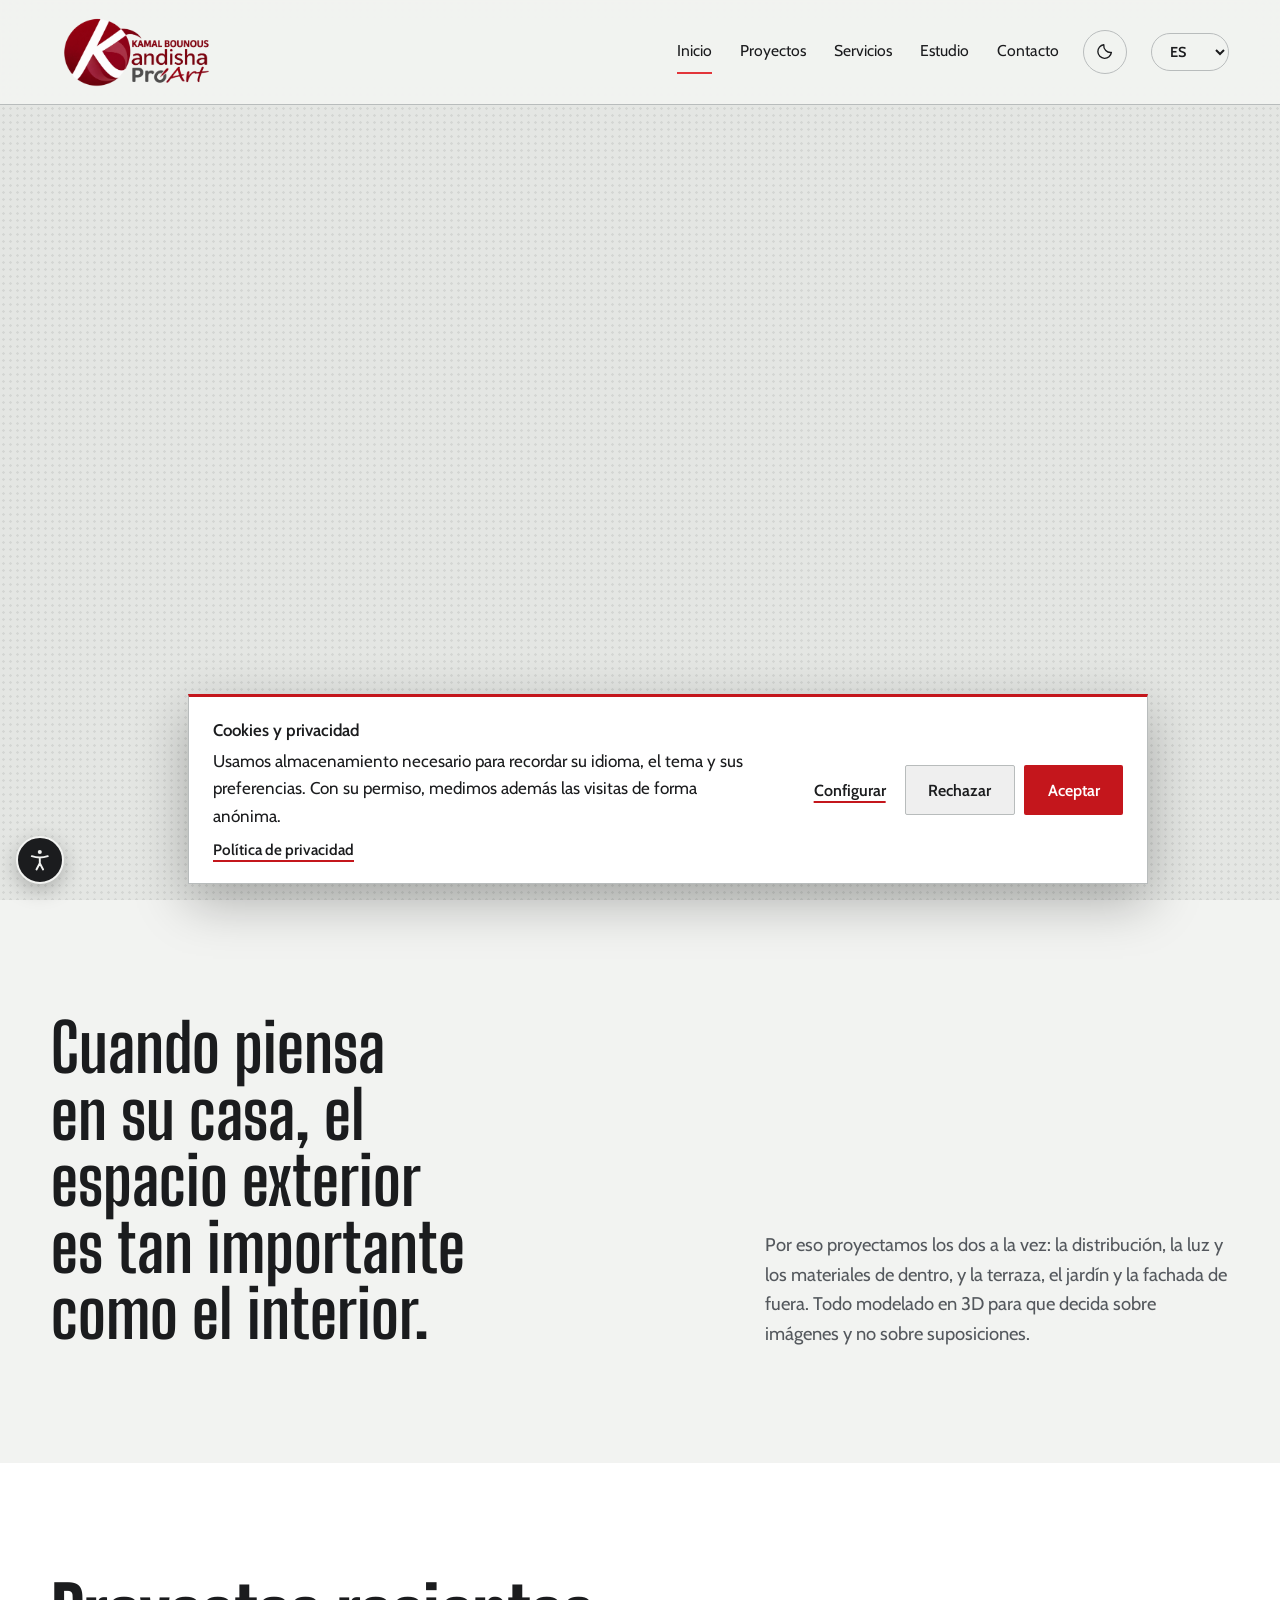
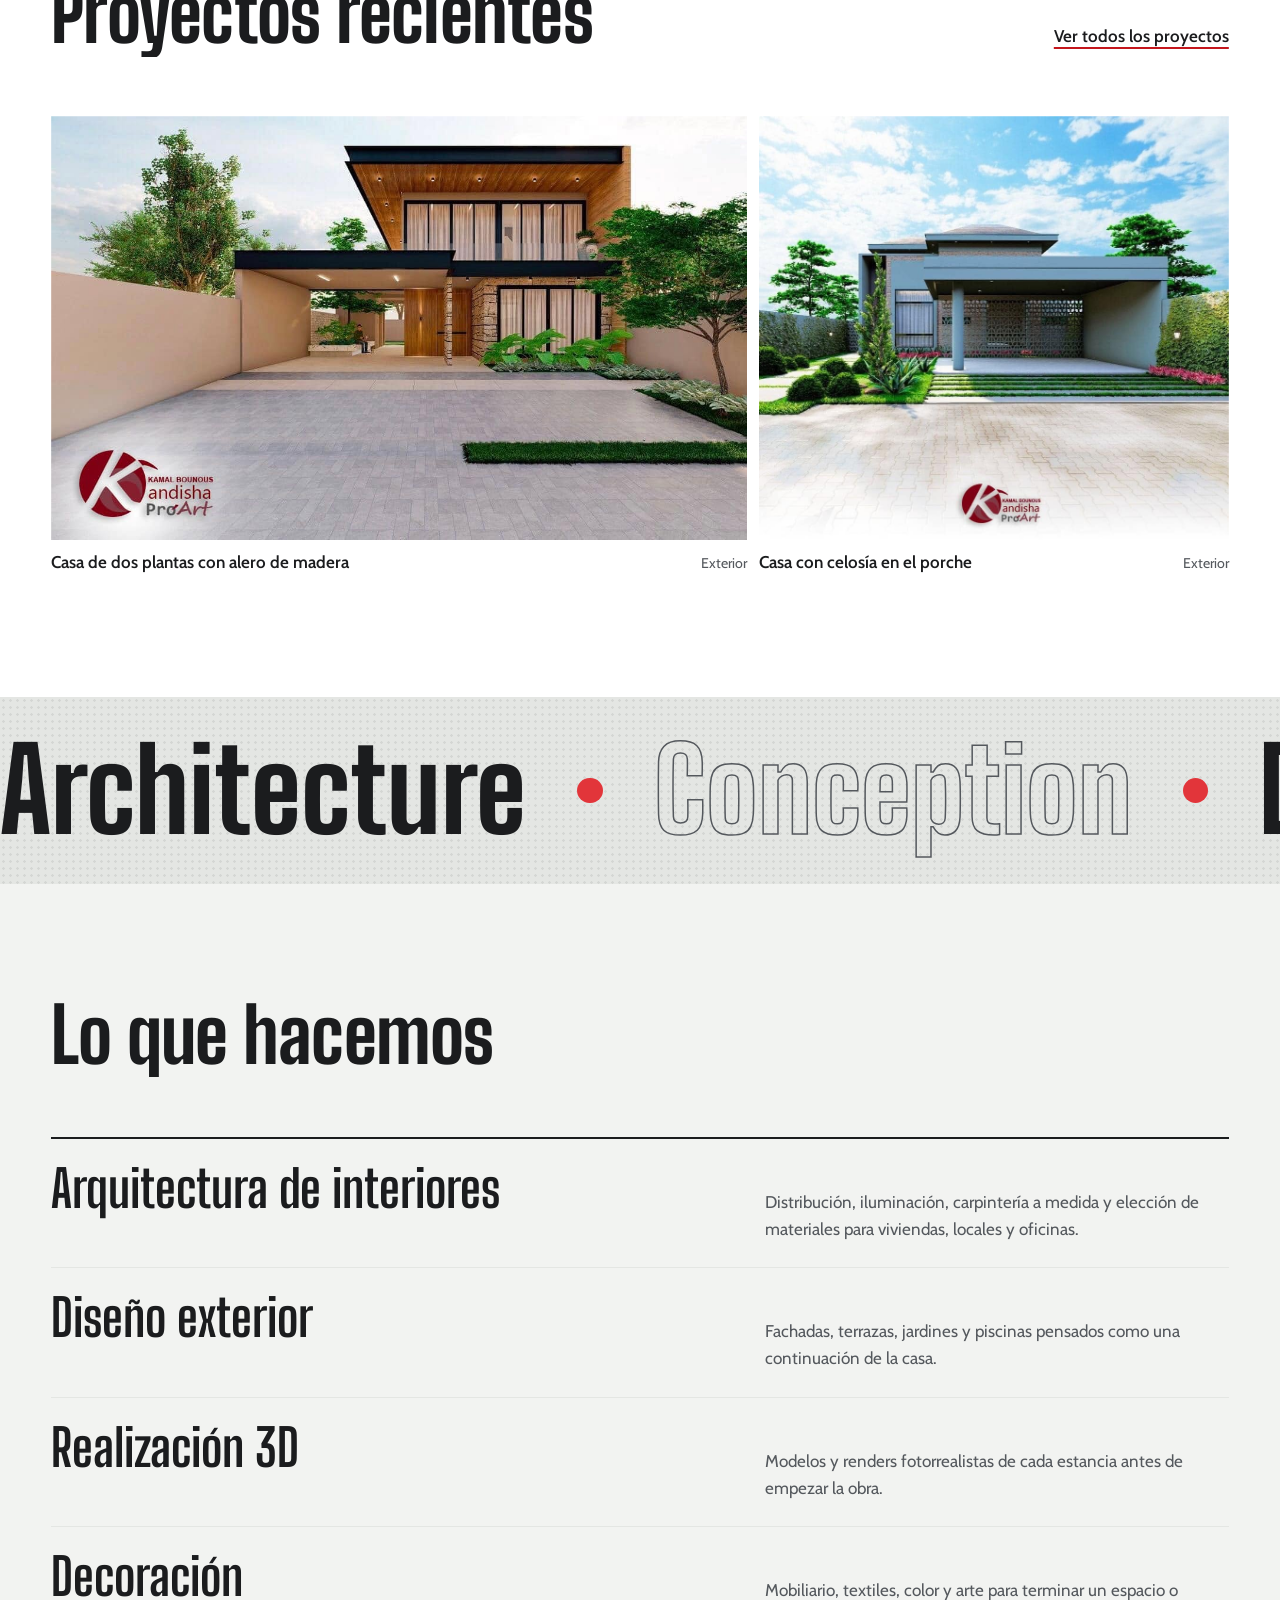
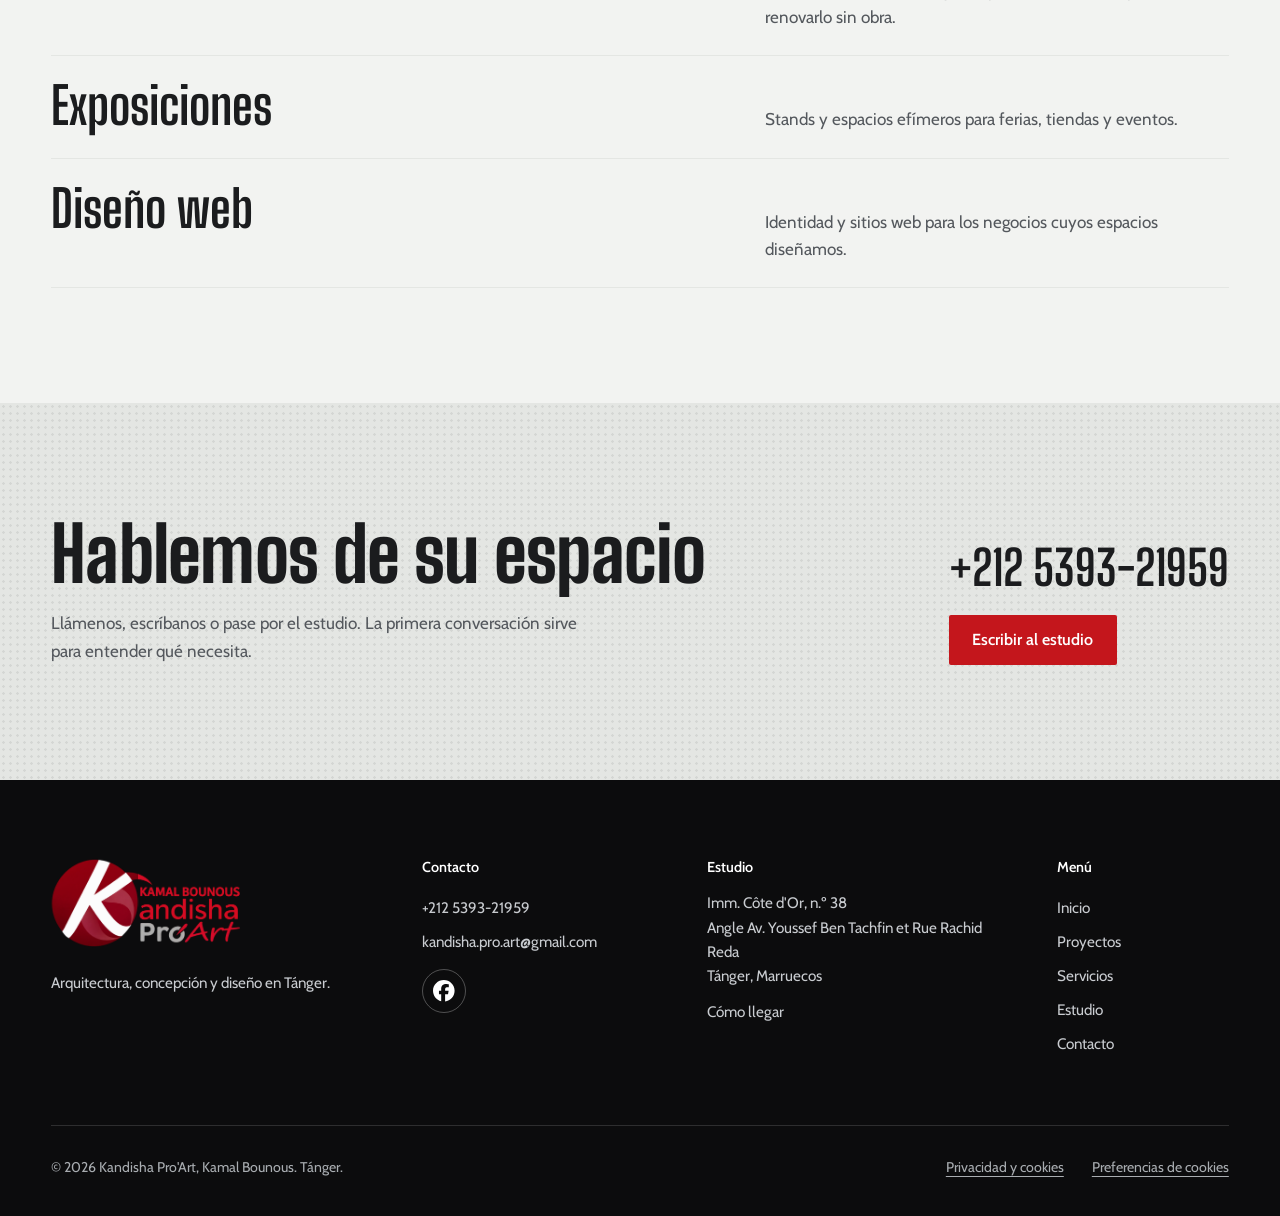
==== commit 95103e16: "Accesibilidad, consentimiento de cookies completo y rediseño de Estudio y Contacto - Botón y panel d" ====
--- a/index.html
+++ b/index.html
@@ -4,6 +4,7 @@
 <meta charset="utf-8">
 <meta name="viewport" content="width=device-width, initial-scale=1">
 <script src="js/tema.js"></script>
+<script src="js/accesibilidad.js"></script>
 <title>Kandisha Pro'Art — Arquitectura interior, exterior y 3D en Tánger</title>
 <meta name="description" content="Kandisha Pro'Art, estudio de Kamal Bounous en Tánger: arquitectura de interiores, diseño exterior, decoración y visualización 3D.">
 <link rel="preconnect" href="https://fonts.googleapis.com">
@@ -14,7 +15,7 @@
 <script>
 // Decide antes de pintar si hay animaciones y qué entrada toca: carga completa o telón corto
 (function (r) {
-  if (window.matchMedia("(prefers-reduced-motion: reduce)").matches) return;
+  if (window.matchMedia("(prefers-reduced-motion: reduce)").matches || r.classList.contains("acc-quieto")) return;
   var visto = false;
   try { visto = !!sessionStorage.getItem("kandisha-visto"); } catch (e) {}
   r.classList.add("anim", visto ? "entrada-corta" : "entrada-larga");
@@ -144,7 +145,7 @@
       <h2 class="pie-titulo" data-i18n="nav.contact">Contacto</h2>
       <a href="tel:+212539321959">+212 5393-21959</a>
       <a href="mailto:kandisha.pro.art@gmail.com">kandisha.pro.art@gmail.com</a>
-      <a href="https://www.facebook.com/KandishaProArt/" target="_blank" rel="noopener">Facebook</a>
+      <a class="pie-red" href="https://www.facebook.com/KandishaProArt/" target="_blank" rel="noopener" aria-label="Facebook"><svg viewBox="0 0 24 24" aria-hidden="true"><path d="M9.101 23.691v-7.98H6.627v-3.667h2.474v-1.58c0-4.085 1.848-5.978 5.858-5.978.401 0 .955.042 1.468.103a8.68 8.68 0 0 1 1.141.195v3.325a8.623 8.623 0 0 0-.653-.036 26.805 26.805 0 0 0-.733-.009c-.707 0-1.259.096-1.675.309a1.686 1.686 0 0 0-.679.622c-.258.42-.374.995-.374 1.752v1.297h3.919l-.386 2.103-.287 1.564h-3.246v8.245C19.396 23.238 24 18.179 24 12.044c0-6.627-5.373-12-12-12s-12 5.373-12 12c0 5.628 3.874 10.35 9.101 11.647Z"/></svg></a>
     </div>
     <div>
       <h2 class="pie-titulo" data-i18n="con.addr">Estudio</h2>
@@ -162,20 +163,72 @@
   </div>
   <div class="pie-legal">
     <span data-i18n="foot">© 2026 Kandisha Pro'Art, Kamal Bounous. Tánger.</span>
-    <button type="button" class="pie-cookies" id="cookies-abrir" data-i18n="cook.prefs">Preferencias de cookies</button>
+    <div class="pie-legal-enlaces">
+      <a class="pie-cookies" href="privacidad.html" data-i18n="priv.h1">Privacidad y cookies</a>
+      <button type="button" class="pie-cookies" id="cookies-abrir" data-i18n="cook.prefs">Preferencias de cookies</button>
+    </div>
   </div>
 </footer>
 
 <section class="cookies" id="cookies" data-i18n-aria="cook.title" aria-label="Cookies y privacidad" hidden>
   <div class="cookies-texto">
     <p class="cookies-titulo" data-i18n="cook.title">Cookies y privacidad</p>
-    <p data-i18n="cook.text">Guardamos en su navegador el idioma y el tema que elija. Si lo acepta, medimos también las visitas de forma anónima con Cloudflare Web Analytics.</p>
+    <p data-i18n="cook.text">Usamos almacenamiento necesario para recordar su idioma, el tema y sus preferencias. Con su permiso, medimos además las visitas de forma anónima.</p>
+    <a class="enlace" href="privacidad.html" data-i18n="cook.more">Política de privacidad</a>
   </div>
   <div class="cookies-acciones">
+    <button type="button" class="cookies-enlace" id="cookies-cfg" data-i18n="cook.config">Configurar</button>
     <button type="button" class="boton boton-linea" id="cookies-no" data-i18n="cook.no">Rechazar</button>
     <button type="button" class="boton boton-sello" id="cookies-si" data-i18n="cook.yes">Aceptar</button>
   </div>
 </section>
+
+<dialog class="cookies-config" id="cookies-config" aria-labelledby="cookies-config-titulo">
+  <h2 id="cookies-config-titulo" data-i18n="cook.prefs">Preferencias de cookies</h2>
+  <p data-i18n="cook.cfg.intro">Elija qué permite. Puede cambiarlo cuando quiera desde el pie de cualquier página.</p>
+  <div class="cookies-cat">
+    <div>
+      <h3 data-i18n="cook.nec.t">Necesarias</h3>
+      <p data-i18n="cook.nec.d">Recuerdan su idioma, el tema, las opciones de accesibilidad y esta decisión. No identifican a nadie y no se pueden desactivar.</p>
+    </div>
+    <span class="cookies-fijo" data-i18n="cook.always">Siempre activas</span>
+  </div>
+  <div class="cookies-cat">
+    <div>
+      <h3 id="cookies-estadisticas-titulo" data-i18n="cook.stat.t">Estadísticas</h3>
+      <p data-i18n="cook.stat.d">Cuentan las visitas a cada página con Cloudflare Web Analytics, sin cookies ni perfiles de visitantes.</p>
+    </div>
+    <label class="interruptor">
+      <input type="checkbox" id="cookies-estadisticas" aria-labelledby="cookies-estadisticas-titulo">
+      <span aria-hidden="true"></span>
+    </label>
+  </div>
+  <a class="enlace" href="privacidad.html" data-i18n="cook.more">Política de privacidad</a>
+  <div class="cookies-config-acciones">
+    <button type="button" class="boton boton-linea" id="cookies-cfg-no" data-i18n="cook.no">Rechazar</button>
+    <button type="button" class="boton boton-linea" id="cookies-cfg-guardar" data-i18n="cook.save">Guardar selección</button>
+    <button type="button" class="boton boton-sello" id="cookies-cfg-si" data-i18n="cook.yes">Aceptar</button>
+  </div>
+</dialog>
+
+<div class="acc" id="acc">
+  <button type="button" class="acc-boton" id="acc-boton" aria-expanded="false" aria-controls="acc-panel" data-i18n-aria="acc.open" aria-label="Opciones de accesibilidad">
+    <svg viewBox="0 0 24 24" aria-hidden="true"><circle cx="12" cy="4.6" r="1.9"/><path d="M4.5 8.6c2.5.8 5 1.2 7.5 1.2s5-.4 7.5-1.2M12 9.8v5.4m0 0-3.1 5.9m3.1-5.9 3.1 5.9"/></svg>
+  </button>
+  <div class="acc-panel" id="acc-panel" role="group" aria-labelledby="acc-titulo" hidden>
+    <p class="acc-titulo" id="acc-titulo" data-i18n="acc.title">Accesibilidad</p>
+    <p class="acc-etiqueta" id="acc-texto-etiqueta" data-i18n="acc.text">Tamaño del texto</p>
+    <div class="acc-tamanos" role="group" aria-labelledby="acc-texto-etiqueta">
+      <button type="button" data-acc-texto="0" aria-pressed="true" data-i18n="acc.t0">Normal</button>
+      <button type="button" data-acc-texto="1" aria-pressed="false" data-i18n="acc.t1">Grande</button>
+      <button type="button" data-acc-texto="2" aria-pressed="false" data-i18n="acc.t2">Muy grande</button>
+    </div>
+    <button type="button" class="acc-opcion" data-acc="contraste" aria-pressed="false" data-i18n="acc.contrast">Alto contraste</button>
+    <button type="button" class="acc-opcion" data-acc="enlaces" aria-pressed="false" data-i18n="acc.links">Subrayar enlaces</button>
+    <button type="button" class="acc-opcion" data-acc="quieto" aria-pressed="false" data-i18n="acc.motion">Detener animaciones</button>
+    <button type="button" class="acc-reset" id="acc-reset" data-i18n="acc.reset">Restablecer</button>
+  </div>
+</div>
 
 <dialog class="visor" id="visor" data-i18n-aria="lb.label" aria-label="Foto ampliada">
   <div class="visor-barra">
--- a/css/styles.css
+++ b/css/styles.css
@@ -815,3 +815,205 @@
   .pie-columnas > div > a:not(.pie-logo-enlace), .pie-nav a { min-height: 2.75rem; display: flex; align-items: center; }
   .pie-cookies { min-height: 2.75rem; }
 }
+
+/* ---------- Estudio: cifras y principios en fichas ---------- */
+
+.cifras { padding-block: clamp(2.5rem, 6vw, 4.5rem); }
+.cifras .datos { display: grid; grid-template-columns: repeat(3, minmax(0, 1fr)); gap: 2rem clamp(1.5rem, 4vw, 4rem); margin: 0; }
+.cifras .datos > div { border-inline-start: 2px solid var(--sello-claro); padding-inline-start: 1.25rem; }
+.cifras .datos dd { max-width: 24ch; }
+.principios-fichas > div { border-top: 2px solid var(--tinta); padding-top: 1.25rem; }
+
+/* ---------- Contacto: datos en tarjetas y formulario con presentación ---------- */
+
+.contacto-tarjetas { grid-template-columns: repeat(2, minmax(0, 1fr)); gap: clamp(2rem, 4vw, 3.5rem) clamp(2rem, 6vw, 6rem); }
+.contacto-tarjetas > li { border-top: 2px solid var(--tinta); padding-top: 1.1rem; }
+.contacto-tarjetas > li > span { margin-bottom: 0.35rem; }
+.contacto-intro { display: grid; gap: 1.25rem; align-content: start; }
+.contacto-intro p { color: var(--tinta-suave); font-size: 1.1rem; }
+.contacto-intro img { width: 100%; height: auto; margin-top: 0.75rem; background: var(--cal-2); }
+.seccion-blanca .formulario { background: var(--fondo); }
+.seccion-blanca .formulario input, .seccion-blanca .formulario select, .seccion-blanca .formulario textarea { background: var(--superficie); }
+
+@media (max-width: 60rem) {
+  .cifras .datos { grid-template-columns: minmax(0, 1fr); }
+}
+@media (max-width: 38rem) {
+  .contacto-tarjetas { grid-template-columns: minmax(0, 1fr); }
+}
+
+/* ---------- Pie: red social y enlaces legales ---------- */
+
+.pie-columnas > div > a.pie-red {
+  display: grid;
+  place-items: center;
+  width: 2.75rem;
+  height: 2.75rem;
+  margin-top: 0.6rem;
+  padding: 0;
+  border: 1px solid rgba(255, 255, 255, 0.28);
+  border-radius: 50%;
+  color: #fff;
+}
+.pie-red svg { width: 1.35rem; height: 1.35rem; fill: currentColor; }
+.pie-columnas > div > a.pie-red:hover { background: #fff; color: #0c0c0d; text-decoration: none; }
+.pie-legal-enlaces { display: flex; flex-wrap: wrap; gap: 0 1.75rem; }
+
+/* ---------- Cookies: aviso con tres opciones y panel de preferencias ---------- */
+
+.cookies-texto .enlace { display: inline-block; margin-top: 0.5rem; font-size: 0.95rem; }
+.cookies-acciones { align-items: center; }
+.cookies-enlace {
+  font: 600 1rem var(--texto);
+  color: var(--tinta);
+  background: none;
+  border: 0;
+  padding: 0.9rem 0.6rem;
+  cursor: pointer;
+  text-decoration: underline;
+  text-decoration-color: var(--sello);
+  text-decoration-thickness: 2px;
+  text-underline-offset: 0.3em;
+}
+.cookies-enlace:hover { color: var(--acento); }
+
+.cookies-config {
+  width: min(36rem, calc(100vw - 2rem));
+  max-height: calc(100dvh - 2rem);
+  overflow-y: auto;
+  padding: clamp(1.5rem, 4vw, 2.25rem);
+  border: 1px solid var(--borde-contraste);
+  border-top: 3px solid var(--sello);
+  background: var(--superficie);
+  color: var(--tinta);
+}
+.cookies-config::backdrop { background: rgba(12, 12, 13, 0.72); }
+.cookies-config h2 { font-size: 2.25rem; line-height: 1; margin-bottom: 0.75rem; }
+.cookies-config > p { color: var(--tinta-suave); }
+.cookies-cat {
+  display: flex;
+  align-items: center;
+  justify-content: space-between;
+  gap: 1.5rem;
+  padding: 1.1rem 0;
+  border-bottom: 1px solid var(--cal-2);
+}
+.cookies-cat:first-of-type { margin-top: 1.25rem; border-top: 1px solid var(--borde-contraste); }
+.cookies-cat h3 { font: 600 1.1rem/1.3 var(--texto); margin-bottom: 0.25rem; }
+.cookies-cat p { font-size: 0.95rem; color: var(--tinta-suave); }
+.cookies-fijo { flex: none; font-size: 0.88rem; font-weight: 600; color: var(--tinta-suave); }
+.cookies-config > .enlace { display: inline-block; margin-top: 1.25rem; }
+.cookies-config-acciones { display: flex; flex-wrap: wrap; justify-content: flex-end; gap: 0.6rem; margin-top: 1.5rem; }
+
+.interruptor { position: relative; flex: none; width: 3.25rem; height: 1.85rem; cursor: pointer; }
+.interruptor input { position: absolute; inset: 0; width: 100%; height: 100%; margin: 0; opacity: 0; cursor: pointer; }
+.interruptor span { position: absolute; inset: 0; border-radius: 999px; background: var(--borde-campo); transition: background-color 0.2s; }
+.interruptor span::after {
+  content: "";
+  position: absolute;
+  top: 0.2rem;
+  left: 0.2rem;
+  width: 1.45rem;
+  height: 1.45rem;
+  border-radius: 50%;
+  background: #fff;
+  transition: transform 0.2s;
+}
+.interruptor input:checked + span { background: var(--sello); }
+.interruptor input:checked + span::after { transform: translateX(1.4rem); }
+.interruptor input:focus-visible + span { outline: 3px solid var(--sello-claro); outline-offset: 3px; }
+
+/* ---------- Accesibilidad: botón fijo y panel ---------- */
+
+.acc { position: fixed; inset-block-end: 1rem; inset-inline-start: 1rem; z-index: 55; }
+.acc-boton {
+  display: grid;
+  place-items: center;
+  width: 3rem;
+  height: 3rem;
+  padding: 0;
+  border: 2px solid var(--fondo);
+  border-radius: 50%;
+  background: var(--tinta);
+  color: var(--fondo);
+  cursor: pointer;
+  box-shadow: 0 6px 20px rgba(0, 0, 0, 0.25);
+}
+.acc-boton:hover { background: var(--sello); color: #fff; }
+.acc-boton svg { width: 1.6rem; height: 1.6rem; fill: none; stroke: currentColor; stroke-width: 1.8; stroke-linecap: round; stroke-linejoin: round; }
+.acc-boton circle { fill: currentColor; stroke: none; }
+.acc-panel {
+  position: absolute;
+  inset-block-end: calc(100% + 0.6rem);
+  inset-inline-start: 0;
+  display: grid;
+  gap: 0.5rem;
+  width: min(19rem, calc(100vw - 2rem));
+  padding: 1.1rem;
+  background: var(--superficie);
+  color: var(--tinta);
+  border: 1px solid var(--borde-contraste);
+  border-top: 3px solid var(--sello);
+  box-shadow: 0 18px 50px rgba(0, 0, 0, 0.28);
+}
+.acc-panel[hidden] { display: none; }
+.acc-titulo { font-weight: 600; font-size: 1.1rem; }
+.acc-etiqueta { font-size: 0.9rem; color: var(--tinta-suave); margin-top: 0.25rem; }
+.acc-tamanos { display: grid; grid-template-columns: repeat(3, minmax(0, 1fr)); gap: 0.35rem; margin-bottom: 0.4rem; }
+.acc-tamanos button, .acc-opcion, .acc-reset {
+  font: 600 0.95rem var(--texto);
+  color: var(--tinta);
+  background: none;
+  border: 1.5px solid var(--borde-contraste);
+  border-radius: 2px;
+  min-height: 2.75rem;
+  padding: 0.5rem 0.75rem;
+  cursor: pointer;
+}
+.acc-opcion { display: flex; align-items: center; justify-content: space-between; gap: 1rem; text-align: start; }
+.acc-opcion::after { content: ""; flex: none; width: 1rem; height: 1rem; border: 1.5px solid currentColor; border-radius: 50%; }
+.acc-tamanos button:hover, .acc-opcion:hover { border-color: var(--tinta); }
+.acc-tamanos button[aria-pressed="true"], .acc-opcion[aria-pressed="true"] { background: var(--tinta); border-color: var(--tinta); color: var(--fondo); }
+.acc-opcion[aria-pressed="true"]::after { background: var(--sello-claro); border-color: var(--sello-claro); }
+.acc-reset { border-color: transparent; text-decoration: underline; text-underline-offset: 0.25em; justify-self: start; padding-inline: 0; }
+
+/* Preferencias aplicadas */
+html.acc-texto-1 { font-size: 112.5%; }
+html.acc-texto-2 { font-size: 125%; }
+html.acc-contraste {
+  --tinta: #000; --tinta-suave: #1b1c1e; --fondo: #fff; --superficie: #fff; --malla-fondo: #fff; --malla-punto: transparent;
+  --cal-2: #54585d; --borde-contraste: #000; --borde-campo: #000; --acento: #8f0611; --cabecera-fondo: #fff;
+}
+html.acc-contraste[data-tema="dark"] {
+  --tinta: #fff; --tinta-suave: #f2f3f1; --fondo: #000; --superficie: #000; --malla-fondo: #000;
+  --cal-2: #bfc3c8; --borde-contraste: #fff; --borde-campo: #fff; --acento: #ffb3b5; --cabecera-fondo: #000;
+}
+html.acc-contraste .pie, html.acc-contraste .pie-legal { color: #fff; }
+html.acc-enlaces a:not(.boton):not(.marca):not(.pie-logo-enlace):not(.pie-red) { text-decoration: underline; text-underline-offset: 0.25em; }
+html.acc-quieto *, html.acc-quieto *::before, html.acc-quieto *::after { animation: none !important; transition: none !important; }
+html.acc-quieto { scroll-behavior: auto; }
+
+/* ---------- Página legal ---------- */
+
+.legal { max-width: calc(46rem + 2 * var(--lado)); }
+.legal h2 { font-size: clamp(1.75rem, 3vw, 2.4rem); font-weight: 700; line-height: 1; margin: 2.75rem 0 0.75rem; }
+.legal h2:first-child { margin-top: 0; }
+.legal p { max-width: 68ch; }
+.legal-fecha { margin-top: 3rem; padding-top: 1.25rem; border-top: 1px solid var(--borde-contraste); font-size: 0.92rem; color: var(--tinta-suave); }
+:lang(ar) .legal h2, :lang(ar) .cookies-config h2 { font-size: 1.6rem; line-height: 1.4; }
+
+/* El aviso de cookies deja libre el botón de accesibilidad */
+@media (min-width: 46.001rem) {
+  .cookies { inset-inline-start: calc(var(--borde) + 3.5rem); }
+}
+@media (max-width: 46rem) {
+  .cookies-acciones { flex-wrap: wrap; }
+  .cookies-enlace { flex-basis: 100%; text-align: start; padding-inline: 0; }
+  .cookies:not([hidden]) ~ .acc { inset-block-end: auto; inset-block-start: calc(var(--cabecera-alto) + 0.75rem); }
+  .cookies:not([hidden]) ~ .acc .acc-panel { inset-block-end: auto; inset-block-start: calc(100% + 0.6rem); }
+  .cookies-cat { align-items: flex-start; }
+  .cookies-config-acciones .boton { flex: 1 1 100%; }
+}
+.pie a.pie-cookies { text-decoration: underline; }
+.acc-panel { width: min(21.5rem, calc(100vw - 2rem)); }
+.acc-reset { border: 0; padding-block: 0.6rem; }
